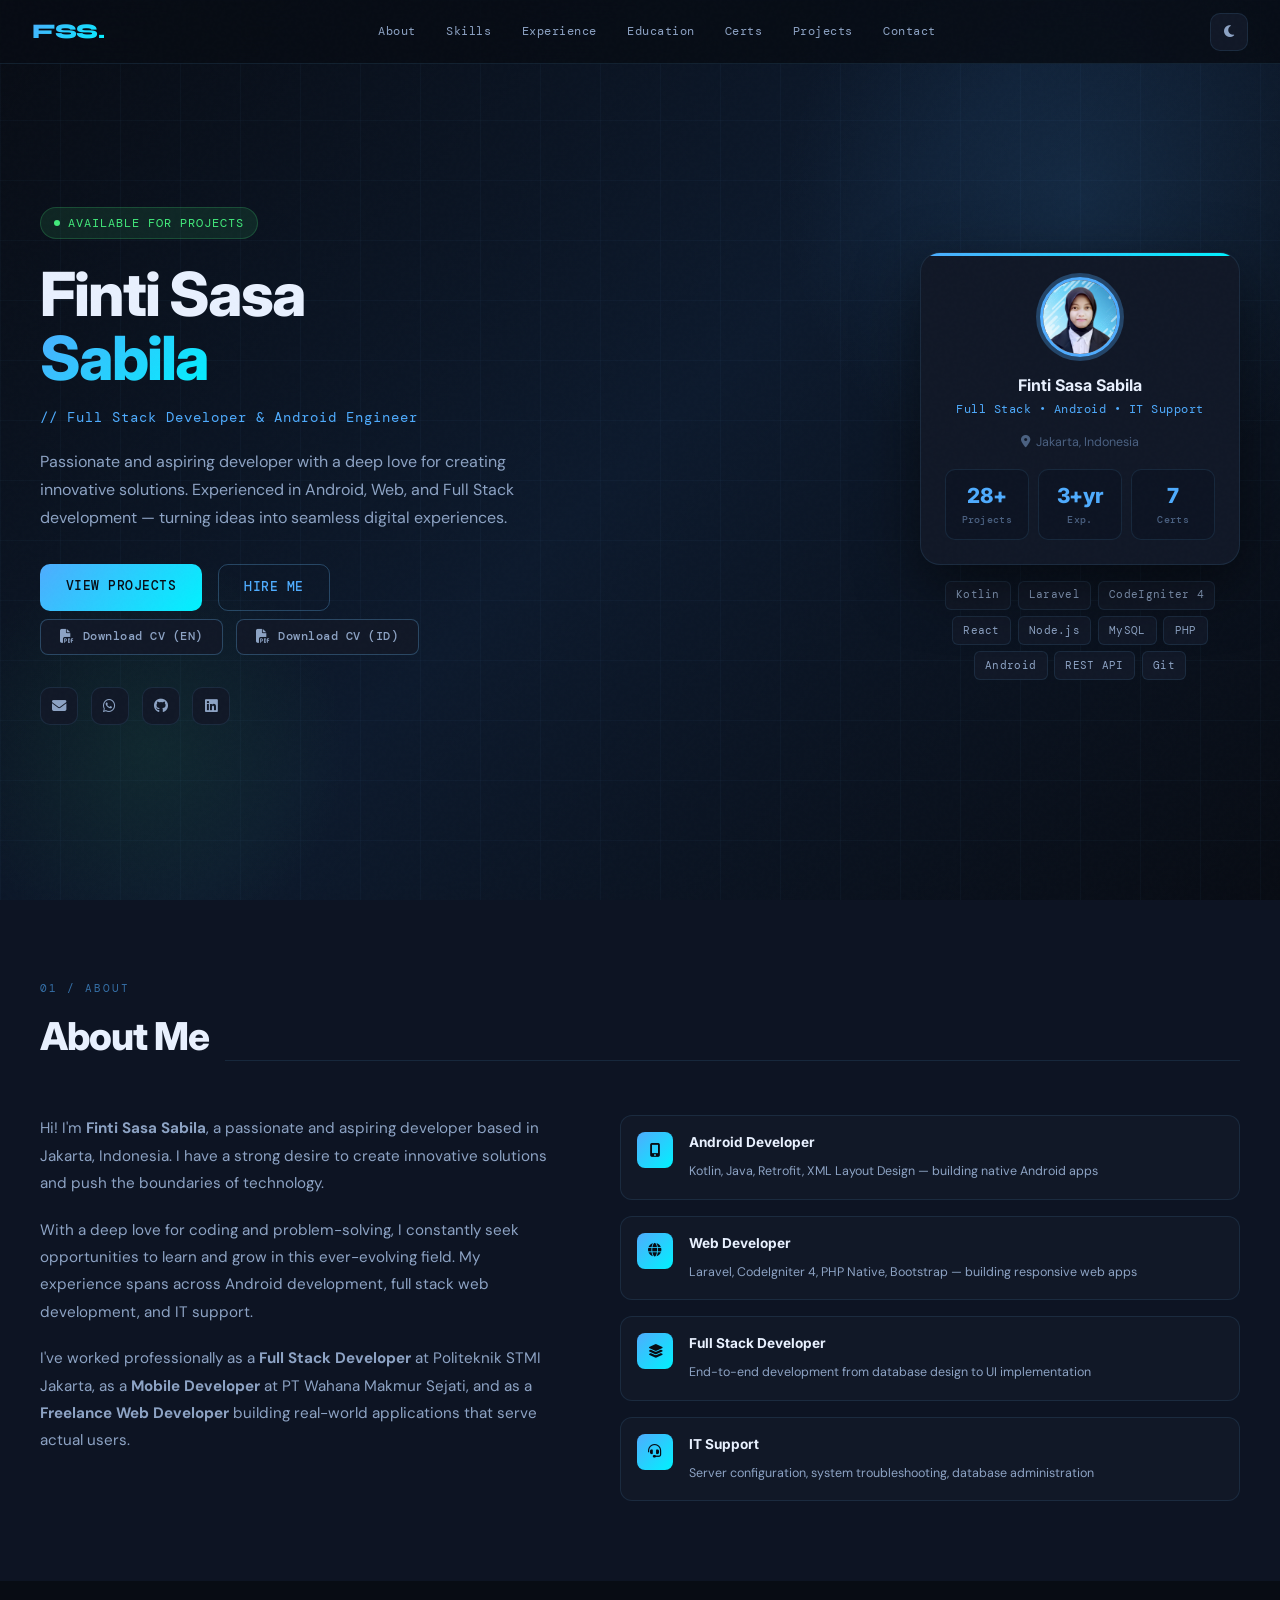
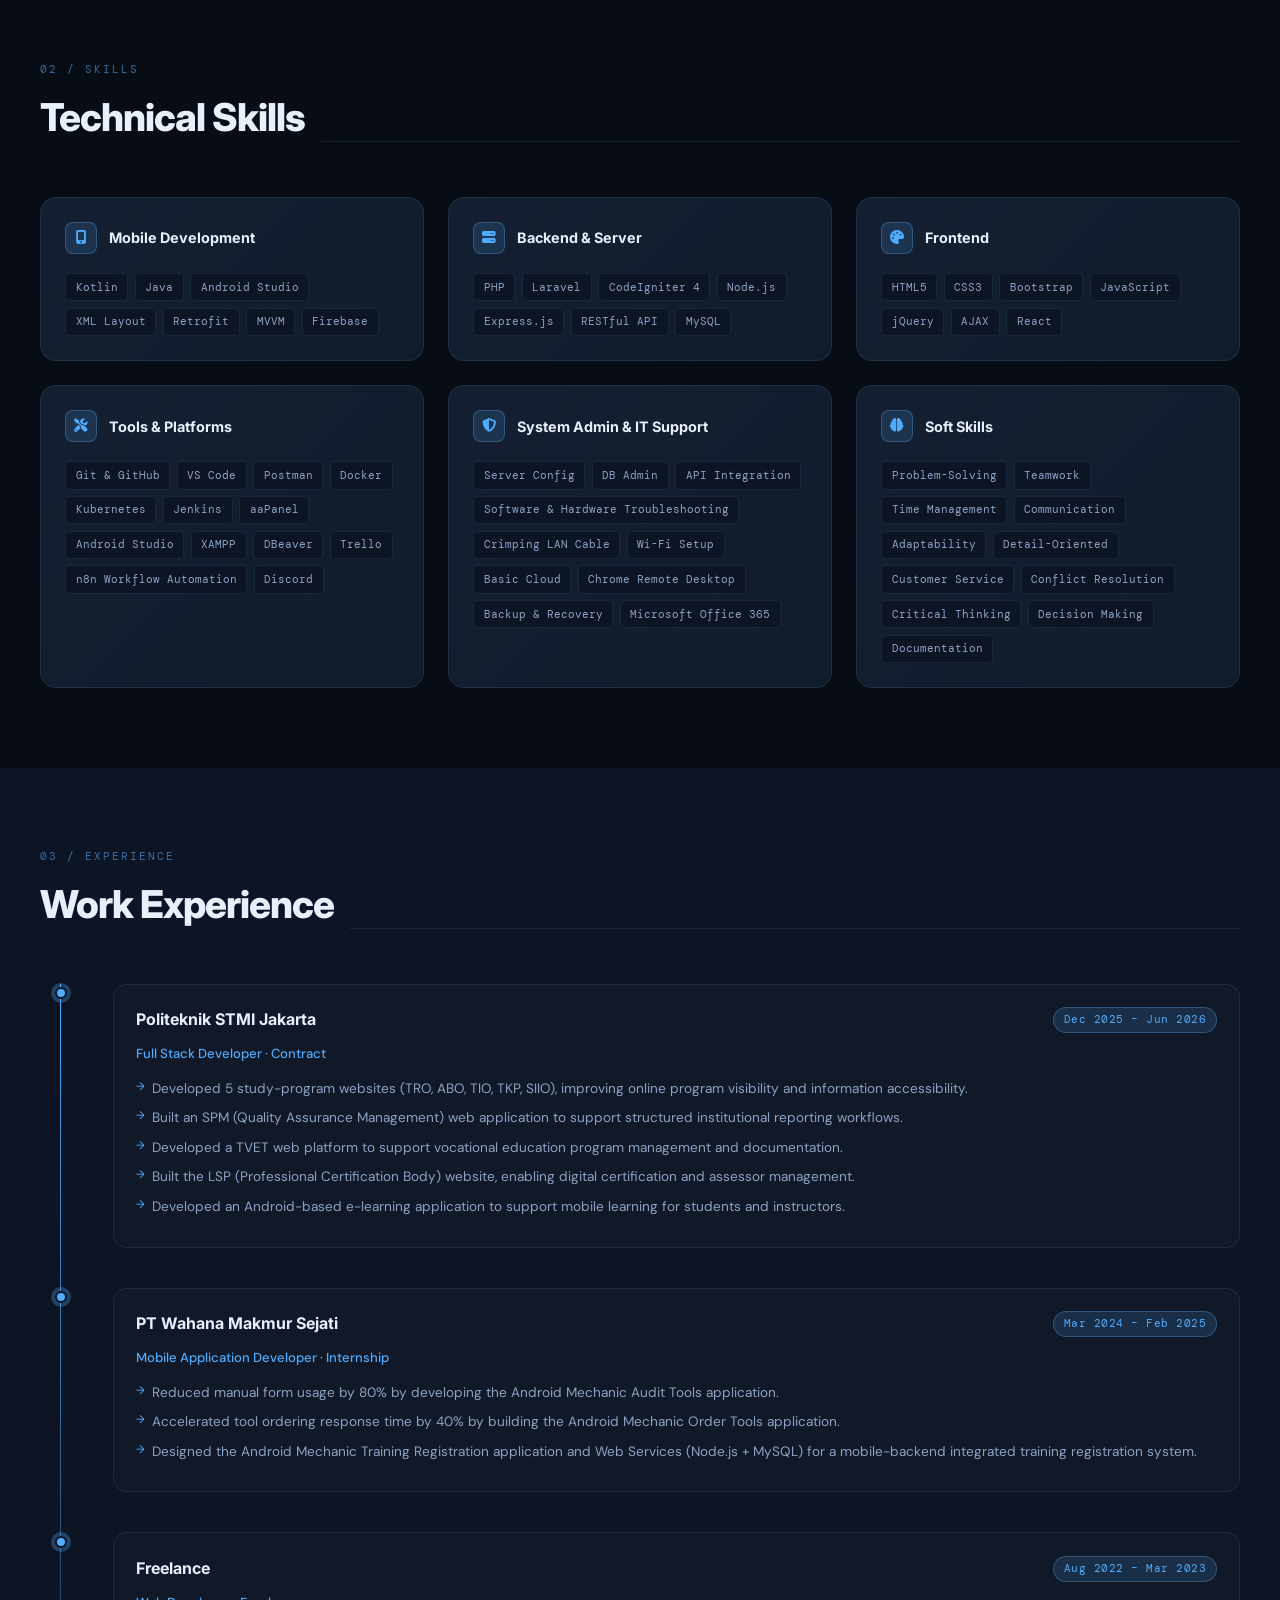
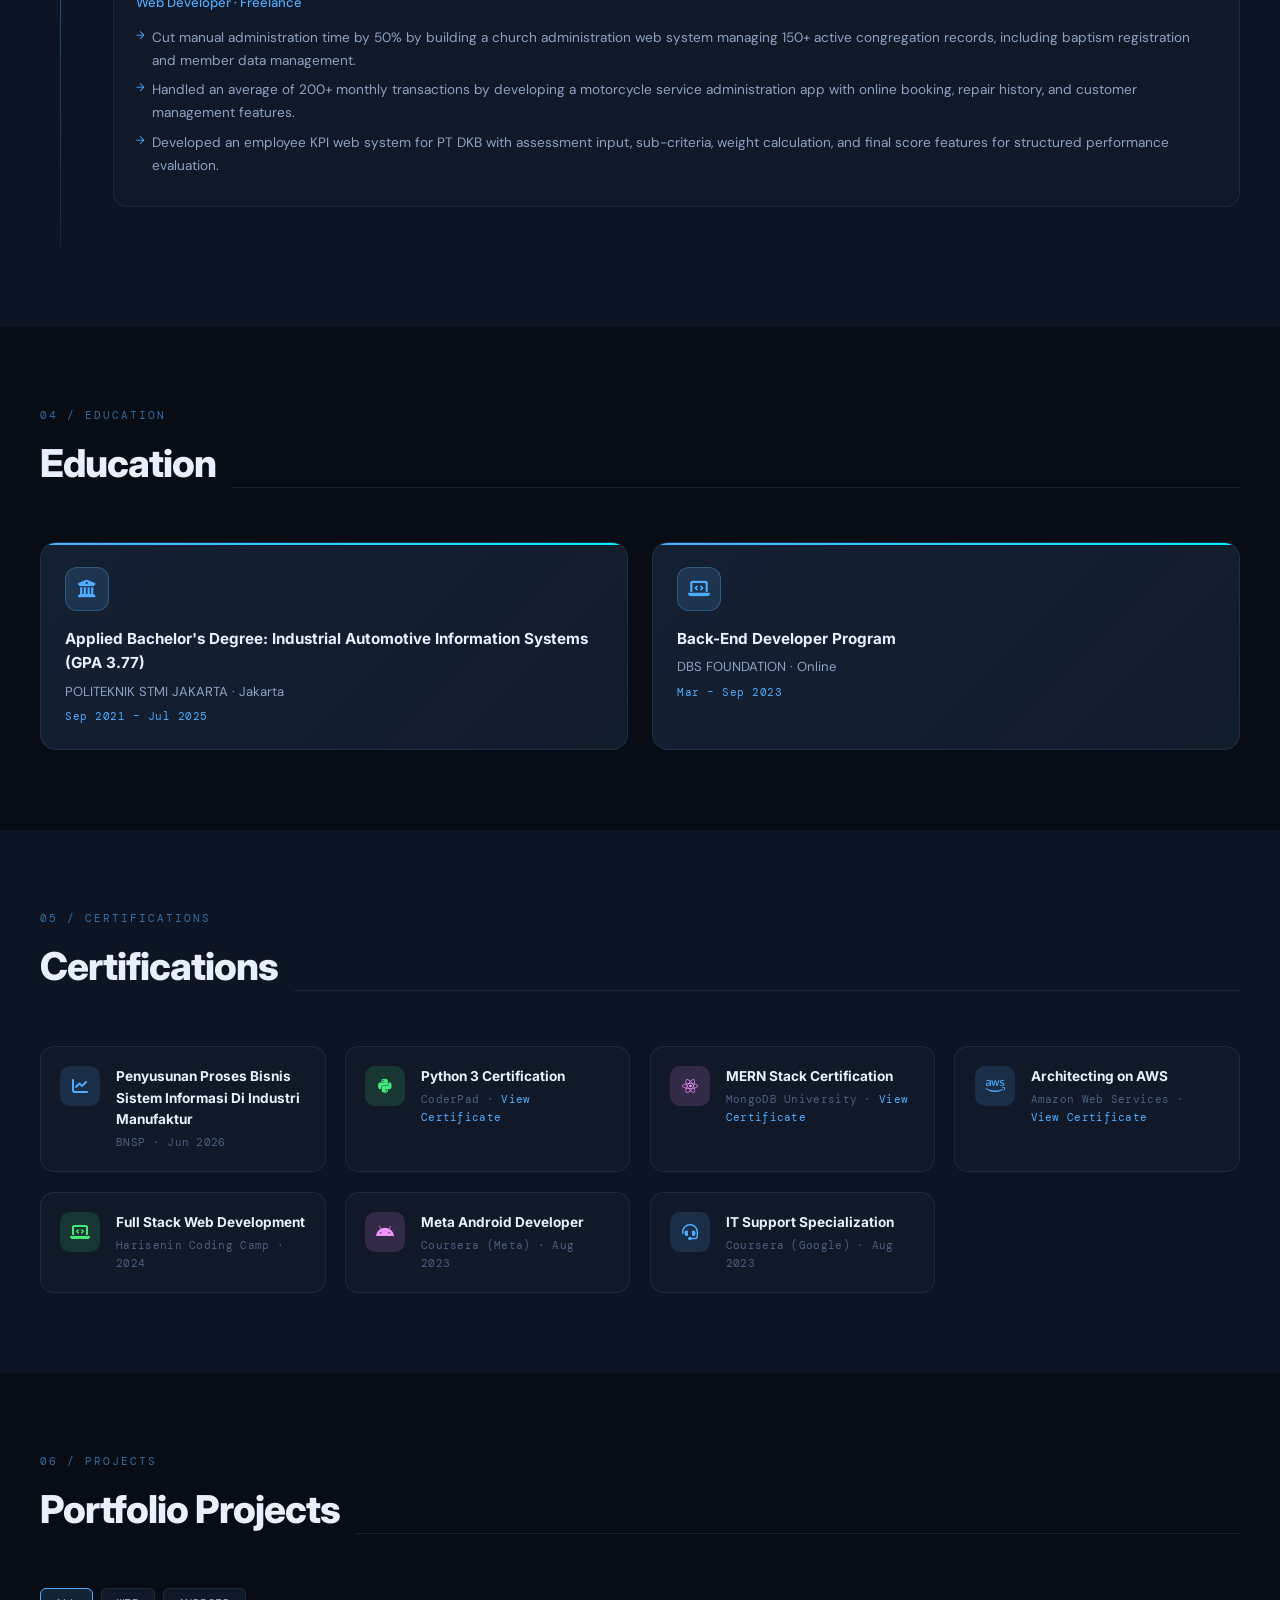
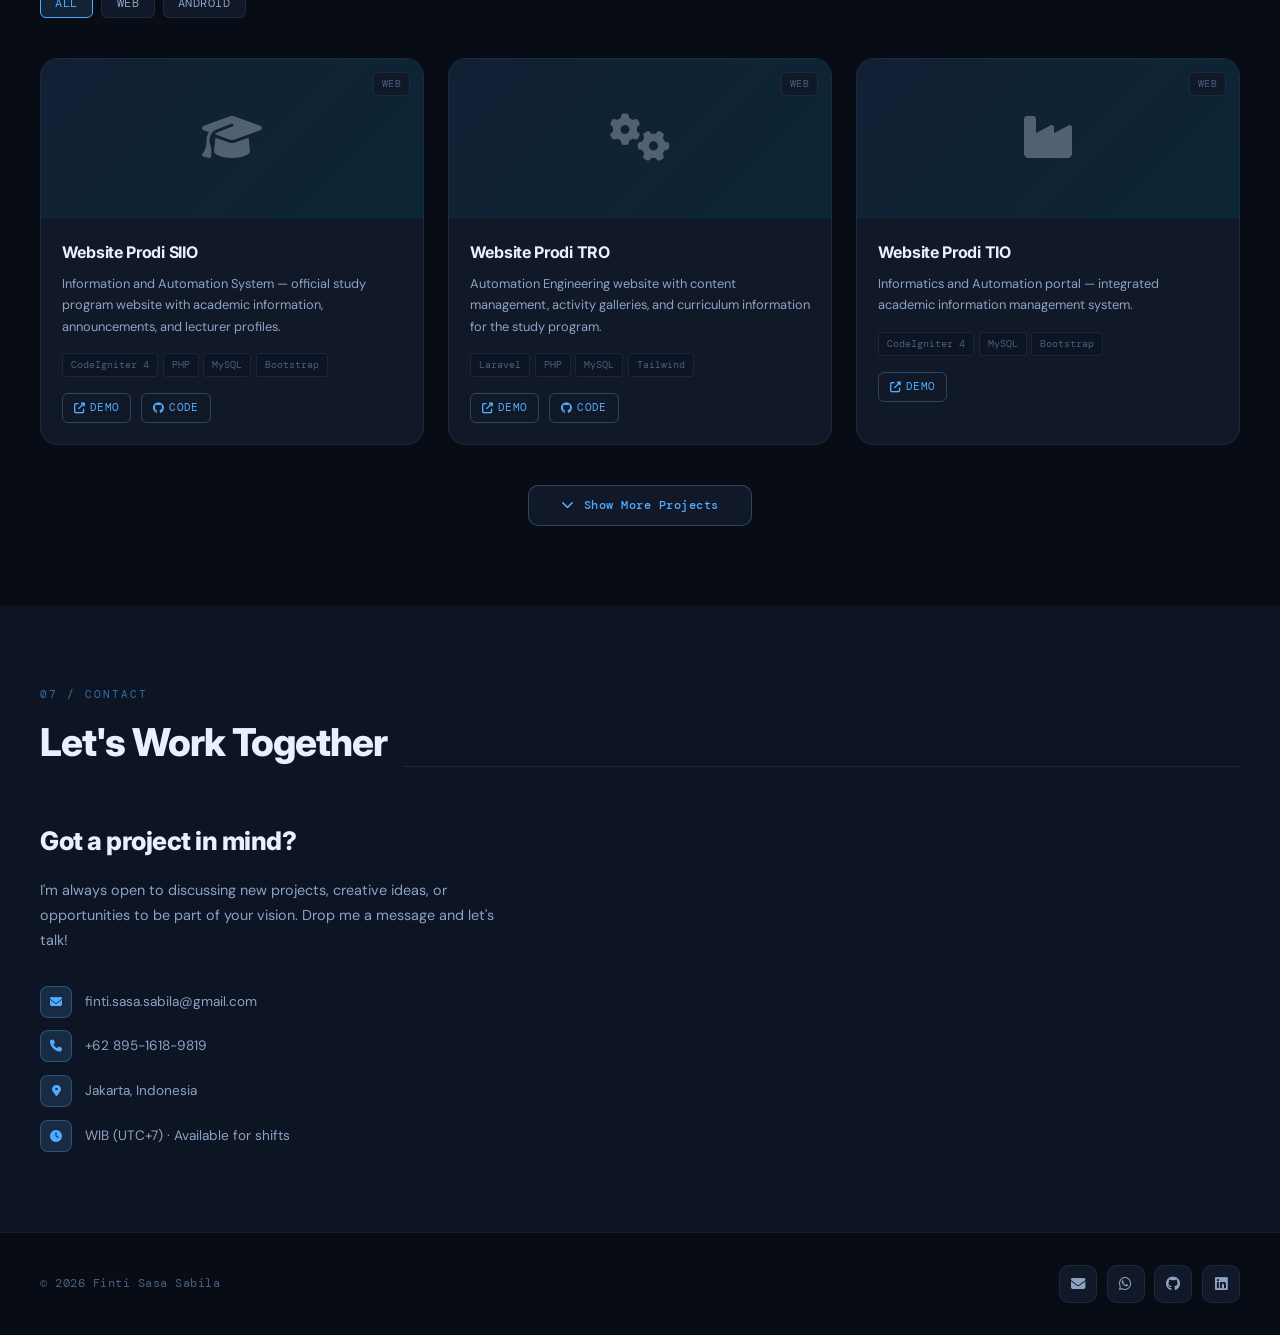
==== index.html @ 5f99c6f7 "perbaikannn" ====
<!DOCTYPE html>
<html lang="id" data-theme="dark">
<head>
<meta charset="UTF-8">
<meta name="viewport" content="width=device-width, initial-scale=1.0, viewport-fit=cover">
<title>Finti Sasa Sabila – Full Stack Developer & Android Engineer</title>

<!-- ==================== FAVICON ==================== -->
<link rel="icon" type="image/jpeg" href="assets/icon.png">
<link rel="shortcut icon" type="image/jpeg" href="assets/icon.png">
<link rel="apple-touch-icon" href="assets/icon.png">

<link rel="preconnect" href="https://fonts.googleapis.com">
<link rel="preconnect" href="https://fonts.gstatic.com" crossorigin>
<link href="https://fonts.googleapis.com/css2?family=Syne:wght@400;500;600;700;800&family=DM+Mono:wght@300;400;500&family=DM+Sans:wght@300;400;500;600;700&family=Inter:wght@400;500;600;700;800&display=swap" rel="stylesheet">
<link rel="stylesheet" href="https://cdnjs.cloudflare.com/ajax/libs/font-awesome/6.5.0/css/all.min.css">
<link rel="stylesheet" href="style.css">
</head>
<body>

<!-- ==================== NAVBAR ==================== -->
<nav id="navbar">
  <div class="nav-logo">FSS.</div>
  <div class="nav-links">
    <a href="#about">About</a>
    <a href="#skills">Skills</a>
    <a href="#experience">Experience</a>
    <a href="#education">Education</a>
    <a href="#certifications">Certs</a>
    <a href="#projects">Projects</a>
    <a href="#contact">Contact</a>
  </div>
  <div class="nav-right">
    <button class="theme-toggle" id="themeToggle" aria-label="Toggle theme">
      <i class="fas fa-moon" id="themeIcon"></i>
    </button>
    <button class="hamburger" id="hamburger">
      <i class="fas fa-bars"></i>
    </button>
  </div>
</nav>

<div class="mobile-menu" id="mobileMenu">
  <a href="#about" onclick="closeMobile()">About</a>
  <a href="#skills" onclick="closeMobile()">Skills</a>
  <a href="#experience" onclick="closeMobile()">Experience</a>
  <a href="#education" onclick="closeMobile()">Education</a>
  <a href="#certifications" onclick="closeMobile()">Certifications</a>
  <a href="#projects" onclick="closeMobile()">Projects</a>
  <a href="#contact" onclick="closeMobile()">Contact</a>
</div>

<!-- ==================== HERO ==================== -->
<section class="hero" id="home">
  <div class="hero-grid-bg"></div>
  <div class="hero-glow"></div>
  <div class="hero-glow-2"></div>
  <div class="hero-container">
    <div class="hero-content">
      <div class="hero-tag">Available for Projects</div>
      <h1 class="hero-title">
        Finti Sasa<br>
        <span class="line-2">Sabila</span>
      </h1>
      <p class="hero-subtitle">// Full Stack Developer & Android Engineer</p>
      <p class="hero-desc">
        Passionate and aspiring developer with a deep love for creating innovative solutions. Experienced in Android, Web, and Full Stack development — turning ideas into seamless digital experiences.
      </p>
      <div class="hero-actions">
        <a href="#projects" class="btn-primary">View Projects</a>
        <a href="#contact" class="btn-outline">Hire Me</a>
      </div>
      <!-- CV Download Buttons -->
      <div class="cv-downloads">
        <a href="assets/finti_sasa_sabila_cv_it.pdf" download class="btn-cv">
          <i class="fas fa-file-pdf"></i> Download CV (EN)
        </a>
        <a href="assets/finti_sasa_sabila_cv_indonesia.pdf" download class="btn-cv">
          <i class="fas fa-file-pdf"></i> Download CV (ID)
        </a>
      </div>
      <div class="hero-socials">
        <a href="mailto:finti.sasa.sabila@gmail.com" class="social-icon" title="Email"><i class="fas fa-envelope"></i></a>
        <a href="https://wa.me/6289516189819" target="_blank" rel="noopener noreferrer" class="social-icon" title="WhatsApp"><i class="fab fa-whatsapp"></i></a>
        <a href="https://github.com/fintisalsabila" target="_blank" rel="noopener noreferrer" class="social-icon" title="GitHub"><i class="fab fa-github"></i></a>
        <a href="https://www.linkedin.com/in/finti-sasa-sabila-139681183/" target="_blank" rel="noopener noreferrer" class="social-icon" title="LinkedIn"><i class="fab fa-linkedin"></i></a>
      </div>
    </div>
    <div class="hero-visual">
      <div class="profile-card">
        <img src="assets/finti.jpg" alt="Finti Sasa Sabila" class="profile-avatar" onerror="this.src='https://via.placeholder.com/80x80?text=FSS'">
        <div class="profile-name">Finti Sasa Sabila</div>
        <div class="profile-role">Full Stack • Android • IT Support</div>
        <div class="profile-location"><i class="fas fa-map-marker-alt"></i> Jakarta, Indonesia</div>
        <div class="stats-row">
          <div class="stat-item">
            <div class="stat-num">28+</div>
            <div class="stat-label">Projects</div>
          </div>
          <div class="stat-item">
            <div class="stat-num">3+yr</div>
            <div class="stat-label">Exp.</div>
          </div>
          <div class="stat-item">
            <div class="stat-num">7</div>
            <div class="stat-label">Certs</div>
          </div>
        </div>
      </div>
      <div class="tech-badges">
        <span class="tech-badge">Kotlin</span>
        <span class="tech-badge">Laravel</span>
        <span class="tech-badge">CodeIgniter 4</span>
        <span class="tech-badge">React</span>
        <span class="tech-badge">Node.js</span>
        <span class="tech-badge">MySQL</span>
        <span class="tech-badge">PHP</span>
        <span class="tech-badge">Android</span>
        <span class="tech-badge">REST API</span>
        <span class="tech-badge">Git</span>
      </div>
    </div>
  </div>
</section>

<!-- ==================== ABOUT ==================== -->
<section class="about-section" id="about">
  <div class="section-container">
    <div class="section-header fade-up">
      <div>
        <div class="section-number">01 / about</div>
        <h2 class="section-title">About Me</h2>
      </div>
      <div class="section-line"></div>
    </div>
    <div class="about-grid fade-up">
      <div class="about-text">
        <p>Hi! I'm <strong>Finti Sasa Sabila</strong>, a passionate and aspiring developer based in Jakarta, Indonesia. I have a strong desire to create innovative solutions and push the boundaries of technology.</p>
        <p>With a deep love for coding and problem-solving, I constantly seek opportunities to learn and grow in this ever-evolving field. My experience spans across Android development, full stack web development, and IT support.</p>
        <p>I've worked professionally as a <strong>Full Stack Developer</strong> at Politeknik STMI Jakarta, as a <strong>Mobile Developer</strong> at PT Wahana Makmur Sejati, and as a <strong>Freelance Web Developer</strong> building real-world applications that serve actual users.</p>
      </div>
      <div class="about-highlights">
        <div class="highlight-item">
          <div class="highlight-icon"><i class="fas fa-mobile-alt"></i></div>
          <div class="highlight-text">
            <strong>Android Developer</strong>
            <span>Kotlin, Java, Retrofit, XML Layout Design — building native Android apps</span>
          </div>
        </div>
        <div class="highlight-item">
          <div class="highlight-icon"><i class="fas fa-globe"></i></div>
          <div class="highlight-text">
            <strong>Web Developer</strong>
            <span>Laravel, CodeIgniter 4, PHP Native, Bootstrap — building responsive web apps</span>
          </div>
        </div>
        <div class="highlight-item">
          <div class="highlight-icon"><i class="fas fa-layer-group"></i></div>
          <div class="highlight-text">
            <strong>Full Stack Developer</strong>
            <span>End-to-end development from database design to UI implementation</span>
          </div>
        </div>
        <div class="highlight-item">
          <div class="highlight-icon"><i class="fas fa-headset"></i></div>
          <div class="highlight-text">
            <strong>IT Support</strong>
            <span>Server configuration, system troubleshooting, database administration</span>
          </div>
        </div>
      </div>
    </div>
  </div>
</section>

<!-- ==================== SKILLS ==================== -->
<section id="skills">
  <div class="section-container">
    <div class="section-header fade-up">
      <div>
        <div class="section-number">02 / skills</div>
        <h2 class="section-title">Technical Skills</h2>
      </div>
      <div class="section-line"></div>
    </div>
    <div class="skills-grid fade-up">
      <div class="skill-category">
        <div class="skill-cat-header">
          <div class="skill-cat-icon"><i class="fas fa-mobile-alt"></i></div>
          <span class="skill-cat-name">Mobile Development</span>
        </div>
        <div class="skill-tags">
          <span class="skill-tag">Kotlin</span>
          <span class="skill-tag">Java</span>
          <span class="skill-tag">Android Studio</span>
          <span class="skill-tag">XML Layout</span>
          <span class="skill-tag">Retrofit</span>
          <span class="skill-tag">MVVM</span>
          <span class="skill-tag">Firebase</span>
        </div>
      </div>
      <div class="skill-category">
        <div class="skill-cat-header">
          <div class="skill-cat-icon"><i class="fas fa-server"></i></div>
          <span class="skill-cat-name">Backend & Server</span>
        </div>
        <div class="skill-tags">
          <span class="skill-tag">PHP</span>
          <span class="skill-tag">Laravel</span>
          <span class="skill-tag">CodeIgniter 4</span>
          <span class="skill-tag">Node.js</span>
          <span class="skill-tag">Express.js</span>
          <span class="skill-tag">RESTful API</span>
          <span class="skill-tag">MySQL</span>
        </div>
      </div>
      <div class="skill-category">
        <div class="skill-cat-header">
          <div class="skill-cat-icon"><i class="fas fa-palette"></i></div>
          <span class="skill-cat-name">Frontend</span>
        </div>
        <div class="skill-tags">
          <span class="skill-tag">HTML5</span>
          <span class="skill-tag">CSS3</span>
          <span class="skill-tag">Bootstrap</span>
          <span class="skill-tag">JavaScript</span>
          <span class="skill-tag">jQuery</span>
          <span class="skill-tag">AJAX</span>
          <span class="skill-tag">React</span>
        </div>
      </div>
      <div class="skill-category">
        <div class="skill-cat-header">
          <div class="skill-cat-icon"><i class="fas fa-tools"></i></div>
          <span class="skill-cat-name">Tools & Platforms</span>
        </div>
        <div class="skill-tags">
          <span class="skill-tag">Git & GitHub</span>
          <span class="skill-tag">VS Code</span>
          <span class="skill-tag">Postman</span>
          <span class="skill-tag">Docker</span>
          <span class="skill-tag">Kubernetes</span>
          <span class="skill-tag">Jenkins</span>
           <span class="skill-tag">aaPanel</span>
          <span class="skill-tag">Android Studio</span>
          <span class="skill-tag">XAMPP</span>
          <span class="skill-tag">DBeaver</span>
          <span class="skill-tag">Trello</span>
          <span class="skill-tag">n8n Workflow Automation</span>
          <span class="skill-tag">Discord</span>
        </div>
      </div>
      <div class="skill-category">
        <div class="skill-cat-header">
          <div class="skill-cat-icon"><i class="fas fa-shield-alt"></i></div>
          <span class="skill-cat-name">System Admin & IT Support</span>
        </div>
        <div class="skill-tags">
          <span class="skill-tag">Server Config</span>
          <span class="skill-tag">DB Admin</span>
          <span class="skill-tag">API Integration</span>
          <span class="skill-tag">Software & Hardware Troubleshooting</span>
          <span class="skill-tag">Crimping LAN Cable</span>
          <span class="skill-tag">Wi-Fi Setup</span>
          <span class="skill-tag">Basic Cloud</span>
          <span class="skill-tag">Chrome Remote Desktop</span>
          <span class="skill-tag">Backup & Recovery</span>
          <span class="skill-tag">Microsoft Office 365</span>
        </div>
      </div>
      <div class="skill-category">
        <div class="skill-cat-header">
          <div class="skill-cat-icon"><i class="fas fa-brain"></i></div>
          <span class="skill-cat-name">Soft Skills</span>
        </div>
        <div class="skill-tags">
          <span class="skill-tag">Problem-Solving</span>
          <span class="skill-tag">Teamwork</span>
          <span class="skill-tag">Time Management</span>
          <span class="skill-tag">Communication</span>
          <span class="skill-tag">Adaptability</span>
          <span class="skill-tag">Detail-Oriented</span>
          <span class="skill-tag">Customer Service</span>
          <span class="skill-tag">Conflict Resolution</span>
          <span class="skill-tag">Critical Thinking</span>
          <span class="skill-tag">Decision Making</span>
          <span class="skill-tag">Documentation</span>
        </div>
      </div>
    </div>
  </div>
</section>

<!-- ==================== EXPERIENCE ==================== -->
<section class="experience-section" id="experience">
  <div class="section-container">
    <div class="section-header fade-up">
      <div>
        <div class="section-number">03 / experience</div>
        <h2 class="section-title">Work Experience</h2>
      </div>
      <div class="section-line"></div>
    </div>
    <div class="timeline fade-up">
      <!-- Full Stack Developer - Politeknik STMI Jakarta -->
      <div class="timeline-item">
        <div class="timeline-dot"><div class="timeline-dot-inner"></div></div>
        <div class="timeline-content">
          <div class="timeline-meta">
            <span class="timeline-company">Politeknik STMI Jakarta</span>
            <span class="timeline-period">Dec 2025 – Jun 2026</span>
          </div>
          <div class="timeline-role">Full Stack Developer · Contract</div>
          <ul class="timeline-desc">
            <li>Developed 5 study-program websites (TRO, ABO, TIO, TKP, SIIO), improving online program visibility and information accessibility.</li>
            <li>Built an SPM (Quality Assurance Management) web application to support structured institutional reporting workflows.</li>
            <li>Developed a TVET web platform to support vocational education program management and documentation.</li>
            <li>Built the LSP (Professional Certification Body) website, enabling digital certification and assessor management.</li>
            <li>Developed an Android-based e-learning application to support mobile learning for students and instructors.</li>
          </ul>
        </div>
      </div>

      <!-- Mobile Application Developer - PT Wahana Makmur Sejati -->
      <div class="timeline-item">
        <div class="timeline-dot"><div class="timeline-dot-inner"></div></div>
        <div class="timeline-content">
          <div class="timeline-meta">
            <span class="timeline-company">PT Wahana Makmur Sejati</span>
            <span class="timeline-period">Mar 2024 – Feb 2025</span>
          </div>
          <div class="timeline-role">Mobile Application Developer · Internship</div>
          <ul class="timeline-desc">
            <li>Reduced manual form usage by 80% by developing the Android Mechanic Audit Tools application.</li>
            <li>Accelerated tool ordering response time by 40% by building the Android Mechanic Order Tools application.</li>
            <li>Designed the Android Mechanic Training Registration application and Web Services (Node.js + MySQL) for a mobile-backend integrated training registration system.</li>
          </ul>
        </div>
      </div>

      <!-- Web Developer - Freelance -->
      <div class="timeline-item">
        <div class="timeline-dot"><div class="timeline-dot-inner"></div></div>
        <div class="timeline-content">
          <div class="timeline-meta">
            <span class="timeline-company">Freelance</span>
            <span class="timeline-period">Aug 2022 – Mar 2023</span>
          </div>
          <div class="timeline-role">Web Developer · Freelance</div>
          <ul class="timeline-desc">
            <li>Cut manual administration time by 50% by building a church administration web system managing 150+ active congregation records, including baptism registration and member data management.</li>
            <li>Handled an average of 200+ monthly transactions by developing a motorcycle service administration app with online booking, repair history, and customer management features.</li>
            <li>Developed an employee KPI web system for PT DKB with assessment input, sub-criteria, weight calculation, and final score features for structured performance evaluation.</li>
          </ul>
        </div>
      </div>
    </div>
  </div>
</section>

<!-- ==================== EDUCATION ==================== -->
<section id="education">
  <div class="section-container">
    <div class="section-header fade-up">
      <div>
        <div class="section-number">04 / education</div>
        <h2 class="section-title">Education</h2>
      </div>
      <div class="section-line"></div>
    </div>
    <div class="edu-grid fade-up">
      <div class="edu-card">
        <div class="edu-icon"><i class="fas fa-university"></i></div>
        <div class="edu-degree">Applied Bachelor's Degree: Industrial Automotive Information Systems (GPA 3.77)</div>
        <div class="edu-school">POLITEKNIK STMI JAKARTA · Jakarta</div>
        <div class="edu-period">Sep 2021 – Jul 2025</div>
      </div>
      <div class="edu-card">
        <div class="edu-icon"><i class="fas fa-laptop-code"></i></div>
        <div class="edu-degree">Back-End Developer Program</div>
        <div class="edu-school">DBS FOUNDATION · Online</div>
        <div class="edu-period">Mar – Sep 2023</div>
      </div>
    </div>
  </div>
</section>

<!-- ==================== CERTIFICATIONS ==================== -->
<section class="cert-section" id="certifications">
  <div class="section-container">
    <div class="section-header fade-up">
      <div>
        <div class="section-number">05 / certifications</div>
        <h2 class="section-title">Certifications</h2>
      </div>
      <div class="section-line"></div>
    </div>
    <div class="cert-grid fade-up">
      <div class="cert-card">
        <div class="cert-icon blue"><i class="fas fa-chart-line"></i></div>
        <div>
          <div class="cert-name">Penyusunan Proses Bisnis Sistem Informasi Di Industri Manufaktur</div>
          <div class="cert-org">BNSP · Jun 2026</div>
        </div>
      </div>
      <div class="cert-card">
        <div class="cert-icon green"><i class="fab fa-python"></i></div>
        <div>
          <div class="cert-name">Python 3 Certification</div>
          <div class="cert-org">CoderPad · <a href="https://github.com/fintisalsabila/Sertifikat/blob/main/Python/Certification.pdf" target="_blank" style="color: var(--accent);">View Certificate</a></div>
        </div>
      </div>
      <div class="cert-card">
        <div class="cert-icon purple"><i class="fab fa-react"></i></div>
        <div>
          <div class="cert-name">MERN Stack Certification</div>
          <div class="cert-org">MongoDB University · <a href="https://github.com/fintisalsabila/Sertifikat/blob/main/MERN%20Stack/6250724_1716967891.pdf" target="_blank" style="color: var(--accent);">View Certificate</a></div>
        </div>
      </div>
      <div class="cert-card">
        <div class="cert-icon blue"><i class="fab fa-aws"></i></div>
        <div>
          <div class="cert-name">Architecting on AWS</div>
          <div class="cert-org">Amazon Web Services · <a href="https://github.com/fintisalsabila/Sertifikat/blob/main/AWS/Architecting%20in%20AWS.pdf" target="_blank" style="color: var(--accent);">View Certificate</a></div>
        </div>
      </div>
      <div class="cert-card">
        <div class="cert-icon green"><i class="fas fa-laptop-code"></i></div>
        <div>
          <div class="cert-name">Full Stack Web Development</div>
          <div class="cert-org">Harisenin Coding Camp · 2024</div>
        </div>
      </div>
      <div class="cert-card">
        <div class="cert-icon purple"><i class="fab fa-android"></i></div>
        <div>
          <div class="cert-name">Meta Android Developer</div>
          <div class="cert-org">Coursera (Meta) · Aug 2023</div>
        </div>
      </div>
      <div class="cert-card">
        <div class="cert-icon blue"><i class="fas fa-headset"></i></div>
        <div>
          <div class="cert-name">IT Support Specialization</div>
          <div class="cert-org">Coursera (Google) · Aug 2023</div>
        </div>
      </div>
    </div>
  </div>
</section>

<!-- ==================== PROJECTS ==================== -->
<section class="projects-section" id="projects">
  <div class="section-container">
    <div class="section-header fade-up">
      <div>
        <div class="section-number">06 / projects</div>
        <h2 class="section-title">Portfolio Projects</h2>
      </div>
      <div class="section-line"></div>
    </div>
    <div class="projects-filter fade-up">
      <button class="filter-btn active" onclick="filterProjects('all', this)">All</button>
      <button class="filter-btn" onclick="filterProjects('web', this)">Web</button>
      <button class="filter-btn" onclick="filterProjects('android', this)">Android</button>
    </div>
    <div class="projects-grid fade-up" id="projectsGrid">

      <!-- Project 1: SIIO -->
      <div class="project-card" data-category="web">
        <div class="project-img">
          <div class="project-img-gradient"></div>
          <div class="project-img-placeholder"><i class="fas fa-graduation-cap"></i></div>
          <span class="project-type-tag">Web</span>
        </div>
        <div class="project-body">
          <div class="project-title">Website Prodi SIIO</div>
          <p class="project-desc">Information and Automation System — official study program website with academic information, announcements, and lecturer profiles.</p>
          <div class="project-stack">
            <span class="stack-tag">CodeIgniter 4</span><span class="stack-tag">PHP</span><span class="stack-tag">MySQL</span><span class="stack-tag">Bootstrap</span>
          </div>
          <div class="project-links">
            <a href="http://siio.stmi.ac.id/" target="_blank" rel="noopener noreferrer" class="project-link"><i class="fas fa-external-link-alt"></i> Demo</a>
            <a href="#" class="project-link"><i class="fab fa-github"></i> Code</a>
          </div>
        </div>
      </div>

      <!-- Project 2: TRO -->
      <div class="project-card" data-category="web">
        <div class="project-img">
          <div class="project-img-gradient"></div>
          <div class="project-img-placeholder"><i class="fas fa-cogs"></i></div>
          <span class="project-type-tag">Web</span>
        </div>
        <div class="project-body">
          <div class="project-title">Website Prodi TRO</div>
          <p class="project-desc">Automation Engineering website with content management, activity galleries, and curriculum information for the study program.</p>
          <div class="project-stack">
            <span class="stack-tag">Laravel</span><span class="stack-tag">PHP</span><span class="stack-tag">MySQL</span><span class="stack-tag">Tailwind</span>
          </div>
          <div class="project-links">
            <a href="http://tro.stmi.ac.id/" target="_blank" rel="noopener noreferrer" class="project-link"><i class="fas fa-external-link-alt"></i> Demo</a>
            <a href="#" class="project-link"><i class="fab fa-github"></i> Code</a>
          </div>
        </div>
      </div>

      <!-- Project 3: TIO -->
      <div class="project-card" data-category="web">
        <div class="project-img">
          <div class="project-img-gradient"></div>
          <div class="project-img-placeholder"><i class="fas fa-industry"></i></div>
          <span class="project-type-tag">Web</span>
        </div>
        <div class="project-body">
          <div class="project-title">Website Prodi TIO</div>
          <p class="project-desc">Informatics and Automation portal — integrated academic information management system.</p>
          <div class="project-stack">
            <span class="stack-tag">CodeIgniter 4</span><span class="stack-tag">MySQL</span><span class="stack-tag">Bootstrap</span>
          </div>
          <div class="project-links">
            <a href="http://tio.stmi.ac.id/" target="_blank" rel="noopener noreferrer" class="project-link"><i class="fas fa-external-link-alt"></i> Demo</a>
          </div>
        </div>
      </div>

      <!-- Project 4: TKP -->
      <div class="project-card" data-category="web" style="display:none;">
        <div class="project-img">
          <div class="project-img-gradient"></div>
          <div class="project-img-placeholder"><i class="fas fa-hard-hat"></i></div>
          <span class="project-type-tag">Web</span>
        </div>
        <div class="project-body">
          <div class="project-title">Website Prodi TKP</div>
          <p class="project-desc">Construction Engineering study program website with news content management and academic information.</p>
          <div class="project-stack">
            <span class="stack-tag">PHP</span><span class="stack-tag">MySQL</span><span class="stack-tag">Bootstrap</span>
          </div>
          <div class="project-links">
            <a href="http://tkp.stmi.ac.id/" target="_blank" rel="noopener noreferrer" class="project-link"><i class="fas fa-external-link-alt"></i> Demo</a>
          </div>
        </div>
      </div>

      <!-- Project 5: ABO -->
      <div class="project-card" data-category="web" style="display:none;">
        <div class="project-img">
          <div class="project-img-gradient"></div>
          <div class="project-img-placeholder"><i class="fas fa-heartbeat"></i></div>
          <span class="project-type-tag">Web</span>
        </div>
        <div class="project-body">
          <div class="project-title">Website Prodi ABO</div>
          <p class="project-desc">Online Business Administration portal with student information systems and study program news management.</p>
          <div class="project-stack">
            <span class="stack-tag">Laravel</span><span class="stack-tag">MySQL</span><span class="stack-tag">Bootstrap</span>
          </div>
          <div class="project-links">
            <a href="http://abo.stmi.ac.id/" target="_blank" rel="noopener noreferrer" class="project-link"><i class="fas fa-external-link-alt"></i> Demo</a>
          </div>
        </div>
      </div>

      <!-- Project 6: LSP -->
      <div class="project-card" data-category="web" style="display:none;">
        <div class="project-img">
          <div class="project-img-gradient"></div>
          <div class="project-img-placeholder"><i class="fas fa-certificate"></i></div>
          <span class="project-type-tag">Web</span>
        </div>
        <div class="project-body">
          <div class="project-title">Web LSP (Professional Certification Body)</div>
          <p class="project-desc">Professional certification management system with participant registration, exam scheduling, and digital certificate issuance.</p>
          <div class="project-stack">
            <span class="stack-tag">CodeIgniter 4</span><span class="stack-tag">MySQL</span><span class="stack-tag">Bootstrap</span><span class="stack-tag">AJAX</span>
          </div>
          <div class="project-links">
            <a href="https://lsp.stmi.ac.id/" target="_blank" rel="noopener noreferrer" class="project-link"><i class="fas fa-external-link-alt"></i> Demo</a>
            <a href="#" class="project-link"><i class="fab fa-github"></i> Code</a>
          </div>
        </div>
      </div>

      <!-- Project 7: SPM -->
      <div class="project-card" data-category="web" style="display:none;">
        <div class="project-img">
          <div class="project-img-gradient"></div>
          <div class="project-img-placeholder"><i class="fas fa-chart-bar"></i></div>
          <span class="project-type-tag">Web</span>
        </div>
        <div class="project-body">
          <div class="project-title">Web SPM (Quality Assurance Management)</div>
          <p class="project-desc">Internal quality assurance management application with monitoring dashboards, accreditation reports, and quality standard data management.</p>
          <div class="project-stack">
            <span class="stack-tag">Laravel</span><span class="stack-tag">MySQL</span><span class="stack-tag">Chart.js</span><span class="stack-tag">Bootstrap</span>
          </div>
          <div class="project-links">
            <a href="https://spm.stmi.ac.id/" target="_blank" rel="noopener noreferrer" class="project-link"><i class="fas fa-external-link-alt"></i> Demo</a>
            <a href="#" class="project-link"><i class="fab fa-github"></i> Code</a>
          </div>
        </div>
      </div>

      <!-- Project 8: SIMAMI -->
      <div class="project-card" data-category="web" style="display:none;">
        <div class="project-img">
          <div class="project-img-gradient"></div>
          <div class="project-img-placeholder"><i class="fas fa-user-graduate"></i></div>
          <span class="project-type-tag">Web</span>
        </div>
        <div class="project-body">
          <div class="project-title">SIMAMI (Student Admission System)</div>
          <p class="project-desc">Integrated system for prospective students to register for college admission. Streamlines the application process and manages student data efficiently.</p>
          <div class="project-stack">
            <span class="stack-tag">Laravel</span><span class="stack-tag">MySQL</span><span class="stack-tag">Bootstrap</span>
          </div>
          <div class="project-links">
            <a href="#" class="project-link"><i class="fas fa-external-link-alt"></i> Demo</a>
            <a href="#" class="project-link"><i class="fab fa-github"></i> Code</a>
          </div>
        </div>
      </div>

      <!-- Project 9: KPI -->
      <div class="project-card" data-category="web" style="display:none;">
        <div class="project-img">
          <div class="project-img-gradient"></div>
          <div class="project-img-placeholder"><i class="fas fa-chart-line"></i></div>
          <span class="project-type-tag">Web</span>
        </div>
        <div class="project-body">
          <div class="project-title">Key Performance Indicator System</div>
          <p class="project-desc">Monitors and evaluates organizational performance through clear KPIs. Provides dashboards and reports for data-driven decision making.</p>
          <div class="project-stack">
            <span class="stack-tag">PHP</span><span class="stack-tag">MySQL</span><span class="stack-tag">JavaScript</span><span class="stack-tag">Bootstrap</span>
          </div>
          <div class="project-links">
            <a href="#" class="project-link"><i class="fas fa-external-link-alt"></i> Demo</a>
            <a href="#" class="project-link"><i class="fab fa-github"></i> Code</a>
          </div>
        </div>
      </div>

      <!-- Project 10: HarvestHouse -->
      <div class="project-card" data-category="web" style="display:none;">
        <div class="project-img">
          <div class="project-img-gradient"></div>
          <div class="project-img-placeholder"><i class="fas fa-home"></i></div>
          <span class="project-type-tag">Web</span>
        </div>
        <div class="project-body">
          <div class="project-title">HarvestHouse (Property Search)</div>
          <p class="project-desc">A modern property search platform that helps users find their ideal homes with advanced filtering and location-based search features.</p>
          <div class="project-stack">
            <span class="stack-tag">React</span><span class="stack-tag">JavaScript</span><span class="stack-tag">Netlify</span>
          </div>
          <div class="project-links">
            <a href="https://harveshouse-fintisalsabila.netlify.app/" target="_blank" rel="noopener noreferrer" class="project-link"><i class="fas fa-external-link-alt"></i> Demo</a>
            <a href="#" class="project-link"><i class="fab fa-github"></i> Code</a>
          </div>
        </div>
      </div>

      <!-- Project 11: Sushi Food -->
      <div class="project-card" data-category="web" style="display:none;">
        <div class="project-img">
          <div class="project-img-gradient"></div>
          <div class="project-img-placeholder"><i class="fas fa-utensils"></i></div>
          <span class="project-type-tag">Web</span>
        </div>
        <div class="project-body">
          <div class="project-title">Sushi Food (Restaurant Order)</div>
          <p class="project-desc">A sleek and modern sushi restaurant ordering platform with an interactive menu, cart system, and seamless ordering experience.</p>
          <div class="project-stack">
            <span class="stack-tag">React</span><span class="stack-tag">JavaScript</span><span class="stack-tag">CSS3</span><span class="stack-tag">Netlify</span>
          </div>
          <div class="project-links">
            <a href="https://sushi-fintisalsabila.netlify.app/" target="_blank" rel="noopener noreferrer" class="project-link"><i class="fas fa-external-link-alt"></i> Demo</a>
            <a href="#" class="project-link"><i class="fab fa-github"></i> Code</a>
          </div>
        </div>
      </div>

      <!-- Project 12: Car Rental -->
      <div class="project-card" data-category="web" style="display:none;">
        <div class="project-img">
          <div class="project-img-gradient"></div>
          <div class="project-img-placeholder"><i class="fas fa-car"></i></div>
          <span class="project-type-tag">Web</span>
        </div>
        <div class="project-body">
          <div class="project-title">Car Rental Web Application</div>
          <p class="project-desc">A complete car rental platform with vehicle listings, booking system, availability calendar, and user authentication for seamless car rental experience.</p>
          <div class="project-stack">
            <span class="stack-tag">React</span><span class="stack-tag">JavaScript</span><span class="stack-tag">Netlify</span>
          </div>
          <div class="project-links">
            <a href="https://car-rental-fintisalsabila.netlify.app/" target="_blank" rel="noopener noreferrer" class="project-link"><i class="fas fa-external-link-alt"></i> Demo</a>
            <a href="#" class="project-link"><i class="fab fa-github"></i> Code</a>
          </div>
        </div>
      </div>

      <!-- Project 13: Assessment TVET -->
      <div class="project-card" data-category="web" style="display:none;">
        <div class="project-img">
          <div class="project-img-gradient"></div>
          <div class="project-img-placeholder"><i class="fas fa-tasks"></i></div>
          <span class="project-type-tag">Web</span>
        </div>
        <div class="project-body">
          <div class="project-title">Assessment TVET Platform</div>
          <p class="project-desc">Competency assessment platform for TVET (Technical and Vocational Education and Training) with online exams, assessor evaluation, and competency reports.</p>
          <div class="project-stack">
            <span class="stack-tag">CodeIgniter 4</span><span class="stack-tag">MySQL</span><span class="stack-tag">Bootstrap</span><span class="stack-tag">jQuery</span>
          </div>
          <div class="project-links">
            <a href="#" class="project-link"><i class="fas fa-external-link-alt"></i> Demo</a>
            <a href="#" class="project-link"><i class="fab fa-github"></i> Code</a>
          </div>
        </div>
      </div>

      <!-- Project 14: E-Ticketing -->
      <div class="project-card" data-category="web" style="display:none;">
        <div class="project-img">
          <div class="project-img-gradient"></div>
          <div class="project-img-placeholder"><i class="fas fa-ticket-alt"></i></div>
          <span class="project-type-tag">Web</span>
        </div>
        <div class="project-body">
          <div class="project-title">Web E-Ticketing</div>
          <p class="project-desc">Complete electronic ticketing system with online ticket purchases, QR code verification, admin dashboard, and real-time sales reports.</p>
          <div class="project-stack">
            <span class="stack-tag">Laravel</span><span class="stack-tag">MySQL</span><span class="stack-tag">Bootstrap</span><span class="stack-tag">QR Code</span><span class="stack-tag">Midtrans</span>
          </div>
          <div class="project-links">
            <a href="#" class="project-link"><i class="fas fa-external-link-alt"></i> Demo</a>
            <a href="#" class="project-link"><i class="fab fa-github"></i> Code</a>
          </div>
        </div>
      </div>

      <!-- Project 15: Kamus Bahasa Daerah -->
      <div class="project-card" data-category="web" style="display:none;">
        <div class="project-img">
          <div class="project-img-gradient"></div>
          <div class="project-img-placeholder"><i class="fas fa-language"></i></div>
          <span class="project-type-tag">Web</span>
        </div>
        <div class="project-body">
          <div class="project-title">Kamus Bahasa Daerah (Regional Dictionary)</div>
          <p class="project-desc">Interactive regional language dictionary web application to preserve and learn various regional languages in Indonesia.</p>
          <div class="project-stack">
            <span class="stack-tag">React</span><span class="stack-tag">JavaScript</span><span class="stack-tag">Netlify</span>
          </div>
          <div class="project-links">
            <a href="https://kamus-bahasa-daerah.netlify.app/" target="_blank" rel="noopener noreferrer" class="project-link"><i class="fas fa-external-link-alt"></i> Demo</a>
            <a href="#" class="project-link"><i class="fab fa-github"></i> Code</a>
          </div>
        </div>
      </div>

      <!-- Project 16: STMIDESK (Android) -->
      <div class="project-card" data-category="android" style="display:none;">
        <div class="project-img">
          <div class="project-img-gradient"></div>
          <div class="project-img-placeholder"><i class="fas fa-ticket-alt"></i></div>
          <span class="project-type-tag">Android</span>
        </div>
        <div class="project-body">
          <div class="project-title">STMIDESK (E-Ticketing Android)</div>
          <p class="project-desc">STMIDESK is an e-ticketing system designed to simplify event or service ticketing. It offers a secure, user-friendly platform for managing ticket sales and access, making the process convenient for both organizers and users.</p>
          <div class="project-stack">
            <span class="stack-tag">Kotlin</span><span class="stack-tag">Android</span><span class="stack-tag">Retrofit</span><span class="stack-tag">Firebase</span>
          </div>
          <div class="project-links">
            <a href="#" class="project-link"><i class="fab fa-google-play"></i> Play Store</a>
            <a href="#" class="project-link"><i class="fab fa-github"></i> Code</a>
          </div>
        </div>
      </div>

      <!-- Project 17: Audit Tools Bengkel APP -->
      <div class="project-card" data-category="android" style="display:none;">
        <div class="project-img">
          <div class="project-img-gradient"></div>
          <div class="project-img-placeholder"><i class="fas fa-clipboard-check"></i></div>
          <span class="project-type-tag">Android</span>
        </div>
        <div class="project-body">
          <div class="project-title">Audit Tools Bengkel APP</div>
          <p class="project-desc">This mobile app helps automotive workshops conduct regular audits to ensure compliance with standards. It simplifies the inspection process, identifies areas for improvement, and generates detailed audit reports.</p>
          <div class="project-stack">
            <span class="stack-tag">Kotlin</span><span class="stack-tag">Android</span><span class="stack-tag">Retrofit</span><span class="stack-tag">REST API</span>
          </div>
          <div class="project-links">
            <a href="#" class="project-link"><i class="fab fa-google-play"></i> Play Store</a>
            <a href="#" class="project-link"><i class="fab fa-github"></i> Code</a>
          </div>
        </div>
      </div>

      <!-- Project 18: Order Tools Bengkel APP -->
      <div class="project-card" data-category="android" style="display:none;">
        <div class="project-img">
          <div class="project-img-gradient"></div>
          <div class="project-img-placeholder"><i class="fas fa-tools"></i></div>
          <span class="project-type-tag">Android</span>
        </div>
        <div class="project-body">
          <div class="project-title">Order Tools Bengkel APP</div>
          <p class="project-desc">This application helps automotive workshops manage tool orders and inventory efficiently. It ensures that essential tools are always available, streamlining operations and minimizing downtime.</p>
          <div class="project-stack">
            <span class="stack-tag">Kotlin</span><span class="stack-tag">Android</span><span class="stack-tag">Retrofit</span><span class="stack-tag">MySQL</span>
          </div>
          <div class="project-links">
            <a href="#" class="project-link"><i class="fab fa-google-play"></i> Play Store</a>
            <a href="#" class="project-link"><i class="fab fa-github"></i> Code</a>
          </div>
        </div>
      </div>

      <!-- Project 19: Training Mekanik APP -->
      <div class="project-card" data-category="android" style="display:none;">
        <div class="project-img">
          <div class="project-img-gradient"></div>
          <div class="project-img-placeholder"><i class="fas fa-graduation-cap"></i></div>
          <span class="project-type-tag">Android</span>
        </div>
        <div class="project-body">
          <div class="project-title">Training Mekanik APP</div>
          <p class="project-desc">A dedicated app for managing mechanic training programs. It allows mechanics to register for courses, track progress, and access training materials, supporting skill development and certification.</p>
          <div class="project-stack">
            <span class="stack-tag">Kotlin</span><span class="stack-tag">Android</span><span class="stack-tag">Node.js</span><span class="stack-tag">MySQL</span>
          </div>
          <div class="project-links">
            <a href="#" class="project-link"><i class="fab fa-google-play"></i> Play Store</a>
            <a href="#" class="project-link"><i class="fab fa-github"></i> Code</a>
          </div>
        </div>
      </div>

      <!-- Project 20: Android E-Learning -->
      <div class="project-card" data-category="android" style="display:none;">
        <div class="project-img">
          <div class="project-img-gradient"></div>
          <div class="project-img-placeholder"><i class="fas fa-book-open"></i></div>
          <span class="project-type-tag">Android</span>
        </div>
        <div class="project-body">
          <div class="project-title">Android E-Learning App</div>
          <p class="project-desc">Android e-learning application with multimedia materials, interactive quizzes, progress tracking, and digital course completion certificates.</p>
          <div class="project-stack">
            <span class="stack-tag">Kotlin</span><span class="stack-tag">Android</span><span class="stack-tag">Retrofit</span><span class="stack-tag">REST API</span><span class="stack-tag">Firebase</span>
          </div>
          <div class="project-links">
            <a href="#" class="project-link"><i class="fab fa-google-play"></i> Play Store</a>
            <a href="#" class="project-link"><i class="fab fa-github"></i> Code</a>
          </div>
        </div>
      </div>

    </div>
    <!-- Toggle Button -->
    <div class="projects-toggle">
      <button class="btn-toggle" id="toggleProjects" onclick="toggleProjects()">
        <i class="fas fa-chevron-down"></i> Show More Projects
      </button>
    </div>
  </div>
</section>

<!-- ==================== CONTACT ==================== -->
<section class="contact-section" id="contact">
  <div class="section-container">
    <div class="section-header fade-up">
      <div>
        <div class="section-number">07 / contact</div>
        <h2 class="section-title">Let's Work Together</h2>
      </div>
      <div class="section-line"></div>
    </div>
    
    <div class="contact-grid fade-up">
      <div class="contact-info">
        <h3>Got a project in mind?</h3>
        <p>I'm always open to discussing new projects, creative ideas, or opportunities to be part of your vision. Drop me a message and let's talk!</p>
        <div class="contact-details">
          <div class="contact-item">
            <div class="contact-item-icon"><i class="fas fa-envelope"></i></div>
            <span>finti.sasa.sabila@gmail.com</span>
          </div>
          <div class="contact-item">
            <div class="contact-item-icon"><i class="fas fa-phone"></i></div>
            <span>+62 895-1618-9819</span>
          </div>
          <div class="contact-item">
            <div class="contact-item-icon"><i class="fas fa-map-marker-alt"></i></div>
            <span>Jakarta, Indonesia</span>
          </div>
          <div class="contact-item">
            <div class="contact-item-icon"><i class="fas fa-clock"></i></div>
            <span>WIB (UTC+7) · Available for shifts</span>
          </div>
        </div>
      </div>
      <!-- <div class="contact-form">
        <form action="/submit-interest" method="POST">
          <div class="form-row">
            <div class="form-group">
              <label>Name</label>
              <input type="text" name="name" placeholder="Your name" required>
            </div>
            <div class="form-group">
              <label>Email</label>
              <input type="email" name="email" placeholder="your@email.com" required>
            </div>
          </div>
          <div class="form-row">
            <div class="form-group">
              <label>Phone</label>
              <input type="tel" name="phone" placeholder="+62 xxx" required>
            </div>
            <div class="form-group">
              <label>Service</label>
              <select name="service" required>
                <option value="">— Select Service —</option>
                <option value="android">Android App Development</option>
                <option value="web">Web Development</option>
                <option value="fullstack">Full Stack Development</option>
                <option value="it_support">IT Support</option>
                <option value="api">API Development</option>
                <option value="other">Other</option>
              </select>
            </div>
          </div>
          <div class="form-group">
            <label>Message</label>
            <textarea name="message" placeholder="Tell me about your project..." required></textarea>
          </div>
          <button type="submit" class="btn-primary" style="width:100%;justify-content:center;display:flex;gap:0.5rem;align-items:center;">
            <i class="fas fa-paper-plane"></i> Send Message
          </button>
        </form>
      </div> -->
    </div>
  </div>
</section>

<!-- ==================== FOOTER ==================== -->
<footer>
  <div class="footer-inner">
    <div class="footer-text">© 2026 Finti Sasa Sabila</div>
    <div class="footer-socials">
      <a href="mailto:finti.sasa.sabila@gmail.com" class="social-icon" title="Email"><i class="fas fa-envelope"></i></a>
      <a href="https://wa.me/6289516189819" target="_blank" rel="noopener noreferrer" class="social-icon" title="WhatsApp"><i class="fab fa-whatsapp"></i></a>
      <a href="https://github.com/fintisalsabila" target="_blank" rel="noopener noreferrer" class="social-icon" title="GitHub"><i class="fab fa-github"></i></a>
      <a href="https://www.linkedin.com/in/finti-sasa-sabila-139681183/" target="_blank" rel="noopener noreferrer" class="social-icon" title="LinkedIn"><i class="fab fa-linkedin"></i></a>
    </div>
  </div>
</footer>

<button id="scrollTop" onclick="window.scrollTo({top:0,behavior:'smooth'})">
  <i class="fas fa-chevron-up"></i>
</button>

<script src="script.js"></script>
</body>
</html>
---- style.css ----
/* ==================== CSS VARIABLES ==================== */
:root {
  --font-display: 'Syne', sans-serif;
  --font-mono: 'DM Mono', monospace;
  --font-body: 'DM Sans', sans-serif;
  --font-heading: 'Inter', sans-serif;

  /* Dark Theme */
  --bg-primary: #080c14;
  --bg-secondary: #0d1423;
  --bg-card: #111827;
  --bg-card-hover: #151f32;
  --border: rgba(99,179,237,0.12);
  --border-accent: rgba(99,179,237,0.3);
  --text-primary: #e8f0fe;
  --text-secondary: #8da3c4;
  --text-muted: #4a6080;
  --accent: #4facfe;
  --accent-2: #00f2fe;
  --accent-3: #43e97b;
  --accent-warm: #f093fb;
  --glow: rgba(79,172,254,0.15);
  --glow-strong: rgba(79,172,254,0.3);
  --shadow: 0 20px 60px rgba(0,0,0,0.5);
  --gradient-hero: linear-gradient(135deg, #080c14 0%, #0d1a2d 50%, #080c14 100%);
  --gradient-accent: linear-gradient(135deg, #4facfe 0%, #00f2fe 100%);
  --gradient-card: linear-gradient(135deg, rgba(79,172,254,0.05) 0%, rgba(0,242,254,0.02) 100%);
}

[data-theme="light"] {
  --bg-primary: #f0f4ff;
  --bg-secondary: #e4ecff;
  --bg-card: #ffffff;
  --bg-card-hover: #f7f9ff;
  --border: rgba(79,172,254,0.15);
  --border-accent: rgba(79,172,254,0.4);
  --text-primary: #0d1a2d;
  --text-secondary: #3a5a8c;
  --text-muted: #7a9abf;
  --accent: #1a7fd4;
  --accent-2: #0099cc;
  --accent-3: #16a34a;
  --accent-warm: #9333ea;
  --glow: rgba(26,127,212,0.08);
  --glow-strong: rgba(26,127,212,0.2);
  --shadow: 0 20px 60px rgba(13,26,45,0.12);
  --gradient-hero: linear-gradient(135deg, #e4ecff 0%, #d0e0ff 50%, #e4ecff 100%);
  --gradient-accent: linear-gradient(135deg, #1a7fd4 0%, #0099cc 100%);
  --gradient-card: linear-gradient(135deg, rgba(26,127,212,0.05) 0%, rgba(0,153,204,0.02) 100%);
}

/* ==================== RESET & BASE ==================== */
*, *::before, *::after { box-sizing: border-box; margin: 0; padding: 0; }
html { scroll-behavior: smooth; font-size: 16px; }
body {
  font-family: var(--font-body);
  background: var(--bg-primary);
  color: var(--text-primary);
  transition: background 0.4s ease, color 0.4s ease;
  overflow-x: hidden;
  line-height: 1.6;
}
a { color: inherit; text-decoration: none; }
img { max-width: 100%; display: block; }
ul { list-style: none; }

/* ==================== TYPOGRAPHY UPDATES ==================== */
h1, h2, h3, h4, h5, h6 {
  font-family: var(--font-heading);
  font-weight: 700;
  letter-spacing: -0.02em;
}

h2 {
  font-size: clamp(1.8rem, 4vw, 2.5rem);
  font-weight: 800;
}

h3 {
  font-size: clamp(1.2rem, 3vw, 1.5rem);
  font-weight: 700;
}

.section-title {
  font-family: var(--font-heading);
  font-weight: 800;
  letter-spacing: -0.02em;
}

/* Stats Row Styling */
.stats-row {
  display: flex;
  gap: 0.6rem;
  margin-top: 1rem;
}
.stat-item {
  flex: 1;
  text-align: center;
  padding: 0.6rem;
  background: var(--bg-secondary);
  border-radius: 10px;
  border: 1px solid var(--border);
}
.stat-num {
  font-family: var(--font-heading);
  font-size: 1.3rem;
  font-weight: 800;
  color: var(--accent);
  letter-spacing: -0.02em;
}
.stat-label {
  font-family: var(--font-mono);
  font-size: 0.65rem;
  color: var(--text-muted);
  letter-spacing: 0.3px;
  font-weight: 500;
}

/* ==================== SCROLLBAR ==================== */
::-webkit-scrollbar { width: 6px; }
::-webkit-scrollbar-track { background: var(--bg-primary); }
::-webkit-scrollbar-thumb { background: var(--accent); border-radius: 3px; }

/* ==================== NOISE TEXTURE OVERLAY ==================== */
body::before {
  content: '';
  position: fixed;
  inset: 0;
  background-image: url("data:image/svg+xml,%3Csvg viewBox='0 0 256 256' xmlns='http://www.w3.org/2000/svg'%3E%3Cfilter id='noise'%3E%3CfeTurbulence type='fractalNoise' baseFrequency='0.9' numOctaves='4' stitchTiles='stitch'/%3E%3C/filter%3E%3Crect width='100%25' height='100%25' filter='url(%23noise)' opacity='0.03'/%3E%3C/svg%3E");
  pointer-events: none;
  z-index: 1000;
  opacity: 0.4;
}

/* ==================== NAVBAR ==================== */
nav {
  position: fixed;
  top: 0; left: 0; right: 0;
  z-index: 900;
  padding: 0 2rem;
  height: 64px;
  display: flex;
  align-items: center;
  justify-content: space-between;
  background: rgba(8,12,20,0.85);
  backdrop-filter: blur(20px);
  border-bottom: 1px solid var(--border);
  transition: all 0.3s ease;
}
[data-theme="light"] nav {
  background: rgba(240,244,255,0.9);
}
.nav-logo {
  font-family: var(--font-display);
  font-size: 1.3rem;
  font-weight: 800;
  background: var(--gradient-accent);
  -webkit-background-clip: text;
  -webkit-text-fill-color: transparent;
  background-clip: text;
  letter-spacing: -0.5px;
}
.nav-links {
  display: flex;
  align-items: center;
  gap: 0.3rem;
}
.nav-links a {
  font-family: var(--font-mono);
  font-size: 0.78rem;
  color: var(--text-secondary);
  padding: 0.4rem 0.8rem;
  border-radius: 6px;
  transition: all 0.2s;
  letter-spacing: 0.5px;
}
.nav-links a:hover {
  color: var(--accent);
  background: var(--glow);
}
.nav-right {
  display: flex;
  align-items: center;
  gap: 0.8rem;
}
.theme-toggle {
  background: var(--bg-card);
  border: 1px solid var(--border);
  color: var(--text-secondary);
  width: 38px; height: 38px;
  border-radius: 10px;
  cursor: pointer;
  display: flex;
  align-items: center;
  justify-content: center;
  font-size: 0.85rem;
  transition: all 0.2s;
}
.theme-toggle:hover {
  border-color: var(--accent);
  color: var(--accent);
  background: var(--glow);
}
.hamburger {
  display: none;
  background: var(--bg-card);
  border: 1px solid var(--border);
  color: var(--text-primary);
  width: 38px; height: 38px;
  border-radius: 10px;
  cursor: pointer;
  align-items: center;
  justify-content: center;
  font-size: 1rem;
  transition: all 0.2s;
}
.mobile-menu {
  display: none;
  position: fixed;
  top: 64px; left: 0; right: 0;
  background: var(--bg-secondary);
  border-bottom: 1px solid var(--border);
  padding: 1rem;
  z-index: 899;
  flex-direction: column;
  gap: 0.3rem;
}
.mobile-menu.open { display: flex; }
.mobile-menu a {
  font-family: var(--font-mono);
  font-size: 0.85rem;
  color: var(--text-secondary);
  padding: 0.7rem 1rem;
  border-radius: 8px;
  transition: all 0.2s;
}
.mobile-menu a:hover { color: var(--accent); background: var(--glow); }

/* ==================== HERO ==================== */
.hero {
  min-height: 100vh;
  display: flex;
  align-items: center;
  background: var(--gradient-hero);
  position: relative;
  overflow: hidden;
  padding: 6rem 2rem 4rem;
}
.hero-grid-bg {
  position: absolute;
  inset: 0;
  background-image:
    linear-gradient(var(--border) 1px, transparent 1px),
    linear-gradient(90deg, var(--border) 1px, transparent 1px);
  background-size: 60px 60px;
  opacity: 0.3;
}
.hero-glow {
  position: absolute;
  width: 600px; height: 600px;
  border-radius: 50%;
  background: radial-gradient(circle, rgba(79,172,254,0.12) 0%, transparent 70%);
  top: -100px; right: -100px;
  animation: floatGlow 8s ease-in-out infinite;
}
.hero-glow-2 {
  position: absolute;
  width: 400px; height: 400px;
  border-radius: 50%;
  background: radial-gradient(circle, rgba(67,233,123,0.08) 0%, transparent 70%);
  bottom: -50px; left: -50px;
  animation: floatGlow 10s ease-in-out infinite reverse;
}
@keyframes floatGlow {
  0%, 100% { transform: translate(0,0); }
  50% { transform: translate(30px, -30px); }
}
.hero-container {
  max-width: 1200px;
  margin: 0 auto;
  width: 100%;
  display: grid;
  grid-template-columns: 1fr 1fr;
  gap: 4rem;
  align-items: center;
  position: relative;
  z-index: 2;
}
.hero-tag {
  display: inline-flex;
  align-items: center;
  gap: 0.5rem;
  font-family: var(--font-mono);
  font-size: 0.75rem;
  color: var(--accent-3);
  background: rgba(67,233,123,0.1);
  border: 1px solid rgba(67,233,123,0.2);
  padding: 0.35rem 0.8rem;
  border-radius: 50px;
  margin-bottom: 1.5rem;
  letter-spacing: 1px;
  text-transform: uppercase;
}
.hero-tag::before {
  content: '';
  width: 6px; height: 6px;
  border-radius: 50%;
  background: var(--accent-3);
  animation: pulse 2s infinite;
}
@keyframes pulse {
  0%, 100% { opacity: 1; transform: scale(1); }
  50% { opacity: 0.5; transform: scale(0.8); }
}
.hero-title {
  font-family: var(--font-heading);
  font-size: clamp(2.2rem, 5vw, 3.8rem);
  font-weight: 800;
  line-height: 1.05;
  letter-spacing: -2px;
  margin-bottom: 1rem;
}
.hero-title .line-2 {
  background: var(--gradient-accent);
  -webkit-background-clip: text;
  -webkit-text-fill-color: transparent;
  background-clip: text;
}
.hero-subtitle {
  font-family: var(--font-mono);
  font-size: 0.85rem;
  color: var(--accent);
  margin-bottom: 1.2rem;
  letter-spacing: 1px;
}
.hero-desc {
  font-size: 1rem;
  color: var(--text-secondary);
  line-height: 1.75;
  margin-bottom: 2rem;
  max-width: 480px;
}
.hero-actions {
  display: flex;
  gap: 1rem;
  flex-wrap: wrap;
}
.btn-primary {
  font-family: var(--font-mono);
  font-size: 0.8rem;
  font-weight: 500;
  padding: 0.75rem 1.6rem;
  border-radius: 10px;
  background: var(--gradient-accent);
  color: #080c14;
  border: none;
  cursor: pointer;
  letter-spacing: 0.5px;
  transition: all 0.25s;
  text-transform: uppercase;
}
.btn-primary:hover {
  transform: translateY(-2px);
  box-shadow: 0 12px 30px var(--glow-strong);
}
.btn-outline {
  font-family: var(--font-mono);
  font-size: 0.8rem;
  font-weight: 500;
  padding: 0.75rem 1.6rem;
  border-radius: 10px;
  background: transparent;
  color: var(--accent);
  border: 1px solid var(--border-accent);
  cursor: pointer;
  letter-spacing: 0.5px;
  transition: all 0.25s;
  text-transform: uppercase;
}
.btn-outline:hover {
  background: var(--glow);
  transform: translateY(-2px);
}
.hero-socials {
  margin-top: 2rem;
  display: flex;
  gap: 0.8rem;
}
.social-icon {
  width: 38px; height: 38px;
  border-radius: 10px;
  background: var(--bg-card);
  border: 1px solid var(--border);
  display: flex;
  align-items: center;
  justify-content: center;
  color: var(--text-secondary);
  font-size: 0.9rem;
  transition: all 0.2s;
}
.social-icon:hover {
  color: var(--accent);
  border-color: var(--accent);
  background: var(--glow);
  transform: translateY(-2px);
}
.hero-visual {
  display: flex;
  flex-direction: column;
  gap: 1rem;
  align-items: flex-end;
}
.profile-card {
  background: var(--bg-card);
  border: 1px solid var(--border);
  border-radius: 20px;
  padding: 1.5rem;
  width: 100%;
  max-width: 320px;
  position: relative;
  overflow: hidden;
  box-shadow: var(--shadow);
}
.profile-card::before {
  content: '';
  position: absolute;
  top: 0; left: 0; right: 0;
  height: 3px;
  background: var(--gradient-accent);
}
.profile-avatar {
  width: 80px;
  height: 80px;
  border-radius: 50%;
  margin-bottom: 1rem;
  margin-left: auto;
  margin-right: auto;
  display: block;
  object-fit: cover;
  border: 3px solid var(--accent);
  box-shadow: 0 0 0 4px var(--glow-strong);
  transition: transform 0.3s ease, box-shadow 0.3s ease;
}
.profile-avatar:hover {
  transform: scale(1.02);
  box-shadow: 0 0 0 6px var(--glow-strong);
}
.profile-name {
  font-family: var(--font-heading);
  font-size: 1rem;
  font-weight: 700;
  color: var(--text-primary);
  margin-bottom: 0.2rem;
  text-align: center;
}
.profile-role {
  font-family: var(--font-mono);
  font-size: 0.72rem;
  color: var(--accent);
  letter-spacing: 0.5px;
  text-align: center;
}
.profile-location {
  font-size: 0.78rem;
  color: var(--text-muted);
  margin-top: 0.8rem;
  display: flex;
  align-items: center;
  justify-content: center;
  gap: 0.4rem;
}
.tech-badges {
  display: flex;
  flex-wrap: wrap;
  gap: 0.4rem;
  max-width: 320px;
  justify-content: center;
}
.tech-badge {
  font-family: var(--font-mono);
  font-size: 0.68rem;
  padding: 0.3rem 0.65rem;
  border-radius: 6px;
  background: var(--bg-card);
  border: 1px solid var(--border);
  color: var(--text-secondary);
  letter-spacing: 0.3px;
  transition: all 0.2s;
}
.tech-badge:hover {
  border-color: var(--accent);
  color: var(--accent);
  background: var(--glow);
}

/* ==================== SECTION ==================== */
section {
  padding: 5rem 2rem;
}
.section-container {
  max-width: 1200px;
  margin: 0 auto;
}
.section-header {
  margin-bottom: 3rem;
  display: flex;
  align-items: flex-end;
  gap: 1rem;
}
.section-number {
  font-family: var(--font-mono);
  font-size: 0.7rem;
  color: var(--accent);
  letter-spacing: 2px;
  text-transform: uppercase;
  opacity: 0.6;
  margin-bottom: 0.5rem;
}
.section-title {
  font-family: var(--font-heading);
  font-size: clamp(1.6rem, 3.5vw, 2.4rem);
  font-weight: 800;
  letter-spacing: -1px;
  color: var(--text-primary);
}
.section-line {
  flex: 1;
  height: 1px;
  background: var(--border);
  margin-bottom: 0.4rem;
}

/* ==================== ABOUT ==================== */
.about-section { background: var(--bg-secondary); }
.about-grid {
  display: grid;
  grid-template-columns: 1fr 1.2fr;
  gap: 4rem;
  align-items: start;
}
.about-text p {
  font-size: 0.95rem;
  color: var(--text-secondary);
  line-height: 1.8;
  margin-bottom: 1.2rem;
}
.about-highlights {
  display: flex;
  flex-direction: column;
  gap: 1rem;
}
.highlight-item {
  display: flex;
  align-items: flex-start;
  gap: 1rem;
  padding: 1rem;
  background: var(--bg-card);
  border: 1px solid var(--border);
  border-radius: 12px;
  transition: all 0.2s;
}
.highlight-item:hover {
  border-color: var(--border-accent);
  background: var(--bg-card-hover);
}
.highlight-icon {
  width: 36px; height: 36px;
  border-radius: 8px;
  background: var(--gradient-accent);
  display: flex;
  align-items: center;
  justify-content: center;
  font-size: 0.85rem;
  color: #080c14;
  flex-shrink: 0;
}
.highlight-text strong {
  display: block;
  font-family: var(--font-heading);
  font-size: 0.85rem;
  font-weight: 700;
  color: var(--text-primary);
  margin-bottom: 0.2rem;
}
.highlight-text span {
  font-size: 0.78rem;
  color: var(--text-secondary);
}

/* ==================== SKILLS ==================== */
.skills-grid {
  display: grid;
  grid-template-columns: repeat(auto-fit, minmax(300px, 1fr));
  gap: 1.5rem;
}
.skill-category {
  background: var(--bg-card);
  border: 1px solid var(--border);
  border-radius: 16px;
  padding: 1.5rem;
  transition: all 0.3s;
  background-image: var(--gradient-card);
}
.skill-category:hover {
  border-color: var(--border-accent);
  transform: translateY(-3px);
  box-shadow: 0 16px 40px var(--glow);
}
.skill-cat-header {
  display: flex;
  align-items: center;
  gap: 0.75rem;
  margin-bottom: 1.2rem;
}
.skill-cat-icon {
  width: 32px; height: 32px;
  border-radius: 8px;
  background: var(--glow);
  border: 1px solid var(--border-accent);
  display: flex;
  align-items: center;
  justify-content: center;
  font-size: 0.85rem;
  color: var(--accent);
}
.skill-cat-name {
  font-family: var(--font-heading);
  font-size: 0.9rem;
  font-weight: 700;
  color: var(--text-primary);
}
.skill-tags {
  display: flex;
  flex-wrap: wrap;
  gap: 0.4rem;
}
.skill-tag {
  font-family: var(--font-mono);
  font-size: 0.68rem;
  padding: 0.28rem 0.6rem;
  border-radius: 5px;
  background: var(--bg-secondary);
  border: 1px solid var(--border);
  color: var(--text-secondary);
  transition: all 0.2s;
}
.skill-tag:hover {
  background: var(--glow);
  border-color: var(--accent);
  color: var(--accent);
}

/* ==================== EXPERIENCE ==================== */
.experience-section { background: var(--bg-secondary); }
.timeline {
  display: flex;
  flex-direction: column;
  gap: 0;
  position: relative;
}
.timeline::before {
  content: '';
  position: absolute;
  left: 20px;
  top: 0; bottom: 0;
  width: 1px;
  background: linear-gradient(180deg, var(--accent) 0%, var(--border) 100%);
}
.timeline-item {
  display: flex;
  gap: 2rem;
  padding-bottom: 2.5rem;
  position: relative;
}
.timeline-dot {
  width: 41px;
  flex-shrink: 0;
  display: flex;
  justify-content: center;
  padding-top: 0.2rem;
}
.timeline-dot-inner {
  width: 12px; height: 12px;
  border-radius: 50%;
  background: var(--accent);
  border: 2px solid var(--bg-secondary);
  box-shadow: 0 0 0 4px var(--glow-strong);
  flex-shrink: 0;
}
.timeline-content {
  background: var(--bg-card);
  border: 1px solid var(--border);
  border-radius: 14px;
  padding: 1.4rem;
  flex: 1;
  transition: all 0.2s;
}
.timeline-content:hover {
  border-color: var(--border-accent);
  box-shadow: 0 8px 30px var(--glow);
}
.timeline-meta {
  display: flex;
  align-items: center;
  justify-content: space-between;
  flex-wrap: wrap;
  gap: 0.5rem;
  margin-bottom: 0.6rem;
}
.timeline-company {
  font-family: var(--font-heading);
  font-size: 1rem;
  font-weight: 700;
  color: var(--text-primary);
}
.timeline-period {
  font-family: var(--font-mono);
  font-size: 0.7rem;
  color: var(--accent);
  background: var(--glow);
  border: 1px solid var(--border-accent);
  padding: 0.2rem 0.6rem;
  border-radius: 50px;
  letter-spacing: 0.5px;
}
.timeline-role {
  font-size: 0.82rem;
  color: var(--accent);
  font-weight: 500;
  margin-bottom: 0.8rem;
}
.timeline-desc {
  font-size: 0.85rem;
  color: var(--text-secondary);
  line-height: 1.7;
  padding-left: 0;
  margin: 0;
}
.timeline-desc li {
  margin-bottom: 0.4rem;
  padding-left: 1rem;
  position: relative;
  list-style: none;
}
.timeline-desc li::before {
  content: '→';
  position: absolute;
  left: 0;
  color: var(--accent);
  font-size: 0.7rem;
}

/* ==================== EDUCATION ==================== */
.edu-grid {
  display: grid;
  grid-template-columns: repeat(auto-fit, minmax(280px, 1fr));
  gap: 1.5rem;
}
.edu-card {
  background: var(--bg-card);
  border: 1px solid var(--border);
  border-radius: 16px;
  padding: 1.5rem;
  position: relative;
  overflow: hidden;
  transition: all 0.3s;
  background-image: var(--gradient-card);
}
.edu-card::before {
  content: '';
  position: absolute;
  top: 0; left: 0; right: 0;
  height: 2px;
  background: var(--gradient-accent);
}
.edu-card:hover {
  transform: translateY(-4px);
  border-color: var(--border-accent);
  box-shadow: 0 16px 40px var(--glow);
}
.edu-icon {
  width: 44px; height: 44px;
  border-radius: 12px;
  background: var(--glow);
  border: 1px solid var(--border-accent);
  display: flex;
  align-items: center;
  justify-content: center;
  font-size: 1.1rem;
  color: var(--accent);
  margin-bottom: 1rem;
}
.edu-degree {
  font-family: var(--font-heading);
  font-size: 0.95rem;
  font-weight: 700;
  color: var(--text-primary);
  margin-bottom: 0.3rem;
}
.edu-school {
  font-size: 0.82rem;
  color: var(--text-secondary);
  margin-bottom: 0.4rem;
}
.edu-period {
  font-family: var(--font-mono);
  font-size: 0.68rem;
  color: var(--accent);
  letter-spacing: 0.5px;
}

/* ==================== CERTIFICATIONS ==================== */
.cert-section { background: var(--bg-secondary); }
.cert-grid {
  display: grid;
  grid-template-columns: repeat(auto-fit, minmax(260px, 1fr));
  gap: 1.2rem;
}
.cert-card {
  background: var(--bg-card);
  border: 1px solid var(--border);
  border-radius: 14px;
  padding: 1.2rem;
  display: flex;
  align-items: flex-start;
  gap: 1rem;
  transition: all 0.25s;
  cursor: pointer;
}
.cert-card:hover {
  border-color: var(--border-accent);
  background: var(--bg-card-hover);
  transform: translateY(-2px);
  box-shadow: 0 8px 25px var(--glow);
}
.cert-icon {
  width: 40px; height: 40px;
  border-radius: 10px;
  display: flex;
  align-items: center;
  justify-content: center;
  font-size: 1rem;
  flex-shrink: 0;
}
.cert-icon.blue { background: rgba(79,172,254,0.15); color: var(--accent); }
.cert-icon.green { background: rgba(67,233,123,0.15); color: var(--accent-3); }
.cert-icon.purple { background: rgba(240,147,251,0.15); color: var(--accent-warm); }
.cert-name {
  font-family: var(--font-heading);
  font-size: 0.85rem;
  font-weight: 700;
  color: var(--text-primary);
  margin-bottom: 0.2rem;
}
.cert-org {
  font-family: var(--font-mono);
  font-size: 0.7rem;
  color: var(--text-muted);
  letter-spacing: 0.3px;
}

/* ==================== PROJECTS ==================== */
.projects-section { background: var(--bg-primary); }
.projects-filter {
  display: flex;
  flex-wrap: wrap;
  gap: 0.5rem;
  margin-bottom: 2.5rem;
}
.filter-btn {
  font-family: var(--font-mono);
  font-size: 0.72rem;
  padding: 0.4rem 0.9rem;
  border-radius: 6px;
  border: 1px solid var(--border);
  background: var(--bg-card);
  color: var(--text-secondary);
  cursor: pointer;
  transition: all 0.2s;
  letter-spacing: 0.5px;
  text-transform: uppercase;
}
.filter-btn.active, .filter-btn:hover {
  border-color: var(--accent);
  color: var(--accent);
  background: var(--glow);
}
.projects-grid {
  display: grid;
  grid-template-columns: repeat(auto-fill, minmax(340px, 1fr));
  gap: 1.5rem;
}
.project-card {
  background: var(--bg-card);
  border: 1px solid var(--border);
  border-radius: 18px;
  overflow: hidden;
  transition: all 0.3s;
}
.project-card:hover {
  border-color: var(--border-accent);
  transform: translateY(-5px);
  box-shadow: 0 20px 50px var(--glow);
}
.project-img {
  height: 160px;
  background: var(--bg-secondary);
  position: relative;
  overflow: hidden;
  display: flex;
  align-items: center;
  justify-content: center;
}
.project-img-placeholder {
  font-size: 3rem;
  opacity: 0.3;
}
.project-img-gradient {
  position: absolute;
  inset: 0;
  background: linear-gradient(135deg, var(--accent) 0%, var(--accent-2) 100%);
  opacity: 0.08;
}
.project-type-tag {
  position: absolute;
  top: 0.8rem; right: 0.8rem;
  font-family: var(--font-mono);
  font-size: 0.62rem;
  padding: 0.2rem 0.5rem;
  border-radius: 4px;
  background: var(--bg-card);
  border: 1px solid var(--border);
  color: var(--text-muted);
  letter-spacing: 0.5px;
  text-transform: uppercase;
}
.project-body {
  padding: 1.3rem;
}
.project-title {
  font-family: var(--font-heading);
  font-size: 1rem;
  font-weight: 700;
  color: var(--text-primary);
  margin-bottom: 0.5rem;
  letter-spacing: -0.3px;
}
.project-desc {
  font-size: 0.8rem;
  color: var(--text-secondary);
  line-height: 1.65;
  margin-bottom: 1rem;
}
.project-stack {
  display: flex;
  flex-wrap: wrap;
  gap: 0.3rem;
  margin-bottom: 1rem;
}
.stack-tag {
  font-family: var(--font-mono);
  font-size: 0.62rem;
  padding: 0.2rem 0.5rem;
  border-radius: 4px;
  background: var(--bg-secondary);
  border: 1px solid var(--border);
  color: var(--text-muted);
}
.project-links {
  display: flex;
  gap: 0.6rem;
}
.project-link {
  font-family: var(--font-mono);
  font-size: 0.68rem;
  padding: 0.35rem 0.7rem;
  border-radius: 6px;
  border: 1px solid var(--border-accent);
  color: var(--accent);
  transition: all 0.2s;
  display: flex;
  align-items: center;
  gap: 0.3rem;
  text-transform: uppercase;
  letter-spacing: 0.3px;
}
.project-link:hover {
  background: var(--glow);
}

/* ==================== CONTACT ==================== */
.contact-section { background: var(--bg-secondary); }
.contact-grid {
  display: grid;
  grid-template-columns: 1fr 1.5fr;
  gap: 4rem;
  align-items: start;
}
.contact-info h3 {
  font-family: var(--font-heading);
  font-size: 1.6rem;
  font-weight: 800;
  color: var(--text-primary);
  margin-bottom: 1rem;
  letter-spacing: -0.5px;
}
.contact-info p {
  font-size: 0.9rem;
  color: var(--text-secondary);
  line-height: 1.75;
  margin-bottom: 2rem;
}
.contact-details {
  display: flex;
  flex-direction: column;
  gap: 0.8rem;
}
.contact-item {
  display: flex;
  align-items: center;
  gap: 0.8rem;
  font-size: 0.85rem;
  color: var(--text-secondary);
}
.contact-item-icon {
  width: 32px; height: 32px;
  border-radius: 8px;
  background: var(--glow);
  border: 1px solid var(--border-accent);
  display: flex;
  align-items: center;
  justify-content: center;
  font-size: 0.75rem;
  color: var(--accent);
  flex-shrink: 0;
}
.contact-form {
  background: var(--bg-card);
  border: 1px solid var(--border);
  border-radius: 20px;
  padding: 2rem;
}
.form-group {
  margin-bottom: 1.2rem;
}
.form-group label {
  display: block;
  font-family: var(--font-mono);
  font-size: 0.72rem;
  color: var(--text-muted);
  letter-spacing: 1px;
  text-transform: uppercase;
  margin-bottom: 0.5rem;
}
.form-group input,
.form-group textarea,
.form-group select {
  width: 100%;
  padding: 0.8rem 1rem;
  border-radius: 10px;
  border: 1px solid var(--border);
  background: var(--bg-secondary);
  color: var(--text-primary);
  font-family: var(--font-body);
  font-size: 0.88rem;
  transition: all 0.2s;
  outline: none;
  resize: vertical;
}
.form-group input:focus,
.form-group textarea:focus,
.form-group select:focus {
  border-color: var(--accent);
  box-shadow: 0 0 0 3px var(--glow);
}
.form-group textarea { min-height: 120px; }
.form-row { display: grid; grid-template-columns: 1fr 1fr; gap: 1rem; }
.alert {
  padding: 1rem;
  border-radius: 10px;
  margin-bottom: 1rem;
  font-size: 0.85rem;
}
.alert-success {
  background: rgba(67,233,123,0.1);
  border: 1px solid var(--accent-3);
  color: var(--accent-3);
}
.alert-error {
  background: rgba(240,147,251,0.1);
  border: 1px solid var(--accent-warm);
  color: var(--accent-warm);
}


/* ==================== CV DOWNLOAD BUTTONS ==================== */
.cv-downloads {
  display: flex;
  gap: 0.8rem;
  margin-top: 0.5rem;
  flex-wrap: wrap;
}

.btn-cv {
  font-family: var(--font-mono);
  font-size: 0.72rem;
  font-weight: 500;
  padding: 0.5rem 1.2rem;
  border-radius: 8px;
  background: var(--bg-card);
  border: 1px solid var(--border-accent);
  color: var(--text-secondary);
  cursor: pointer;
  letter-spacing: 0.5px;
  transition: all 0.25s;
  display: inline-flex;
  align-items: center;
  gap: 0.5rem;
  text-decoration: none;
}

.btn-cv:hover {
  border-color: var(--accent);
  color: var(--accent);
  background: var(--glow);
  transform: translateY(-2px);
}

.btn-cv i {
  font-size: 0.85rem;
}

/* ==================== PROJECTS TOGGLE ==================== */
.projects-toggle {
  text-align: center;
  margin-top: 2.5rem;
}

.btn-toggle {
  font-family: var(--font-mono);
  font-size: 0.78rem;
  font-weight: 500;
  padding: 0.7rem 2rem;
  border-radius: 10px;
  background: var(--bg-card);
  border: 1px solid var(--border-accent);
  color: var(--accent);
  cursor: pointer;
  letter-spacing: 0.5px;
  transition: all 0.25s;
  display: inline-flex;
  align-items: center;
  gap: 0.6rem;
}

.btn-toggle:hover {
  background: var(--glow);
  transform: translateY(-2px);
  box-shadow: 0 8px 25px var(--glow);
}

.btn-toggle i {
  transition: transform 0.3s ease;
}

.btn-toggle.active i {
  transform: rotate(180deg);
}

/* ==================== RESPONSIVE UPDATES ==================== */
@media (max-width: 768px) {
  .cv-downloads {
    flex-direction: column;
    width: 100%;
  }
  
  .btn-cv {
    justify-content: center;
    width: 100%;
  }
  
  .btn-toggle {
    width: 100%;
    justify-content: center;
  }
}

@media (max-width: 480px) {
  .hero-actions {
    flex-direction: column;
  }
  
  .hero-actions .btn-primary,
  .hero-actions .btn-outline {
    text-align: center;
    width: 100%;
  }
}

/* ==================== FOOTER ==================== */
footer {
  padding: 2rem;
  background: var(--bg-primary);
  border-top: 1px solid var(--border);
  text-align: center;
}
.footer-inner {
  max-width: 1200px;
  margin: 0 auto;
  display: flex;
  align-items: center;
  justify-content: space-between;
  flex-wrap: wrap;
  gap: 1rem;
}
.footer-text {
  font-family: var(--font-mono);
  font-size: 0.72rem;
  color: var(--text-muted);
  letter-spacing: 0.5px;
}
.footer-socials {
  display: flex;
  gap: 0.6rem;
}

/* ==================== SCROLL TO TOP ==================== */
#scrollTop {
  position: fixed;
  bottom: 2rem; right: 2rem;
  width: 42px; height: 42px;
  border-radius: 12px;
  background: var(--gradient-accent);
  border: none;
  color: #080c14;
  font-size: 0.9rem;
  cursor: pointer;
  z-index: 800;
  display: none;
  align-items: center;
  justify-content: center;
  transition: all 0.2s;
  box-shadow: 0 8px 25px var(--glow-strong);
}
#scrollTop:hover { transform: translateY(-3px); }
#scrollTop.show { display: flex; }

/* ==================== ANIMATIONS ==================== */
.fade-up {
  opacity: 0;
  transform: translateY(30px);
  transition: opacity 0.6s ease, transform 0.6s ease;
}
.fade-up.visible {
  opacity: 1;
  transform: translateY(0);
}

/* ==================== RESPONSIVE ==================== */
@media (max-width: 1024px) {
  .hero-container { grid-template-columns: 1fr; gap: 3rem; }
  .hero-visual { align-items: flex-start; }
  .about-grid { grid-template-columns: 1fr; gap: 2rem; }
  .contact-grid { grid-template-columns: 1fr; gap: 2rem; }
}
@media (max-width: 768px) {
  nav { padding: 0 1rem; }
  .nav-links { display: none; }
  .hamburger { display: flex; }
  section { padding: 3.5rem 1.2rem; }
  .hero { padding: 5rem 1.2rem 3rem; }
  .projects-grid { grid-template-columns: 1fr; }
  .timeline::before { left: 15px; }
  .timeline-item { gap: 1.2rem; }
  .timeline-dot { width: 31px; }
  .form-row { grid-template-columns: 1fr; }
  .footer-inner { flex-direction: column; text-align: center; }
  .section-header { flex-direction: column; align-items: flex-start; gap: 0.3rem; }
  .section-line { display: none; }
}
@media (max-width: 480px) {
  .hero-title { letter-spacing: -1px; }
  .hero-actions { flex-direction: column; }
  .btn-primary, .btn-outline { text-align: center; }
  .stats-row { gap: 0.4rem; }
  .profile-card { max-width: 100%; }
  .tech-badges { max-width: 100%; }
  .skills-grid { grid-template-columns: 1fr; }
  .cert-grid { grid-template-columns: 1fr; }
  .edu-grid { grid-template-columns: 1fr; }
  .projects-grid { grid-template-columns: 1fr; }
}
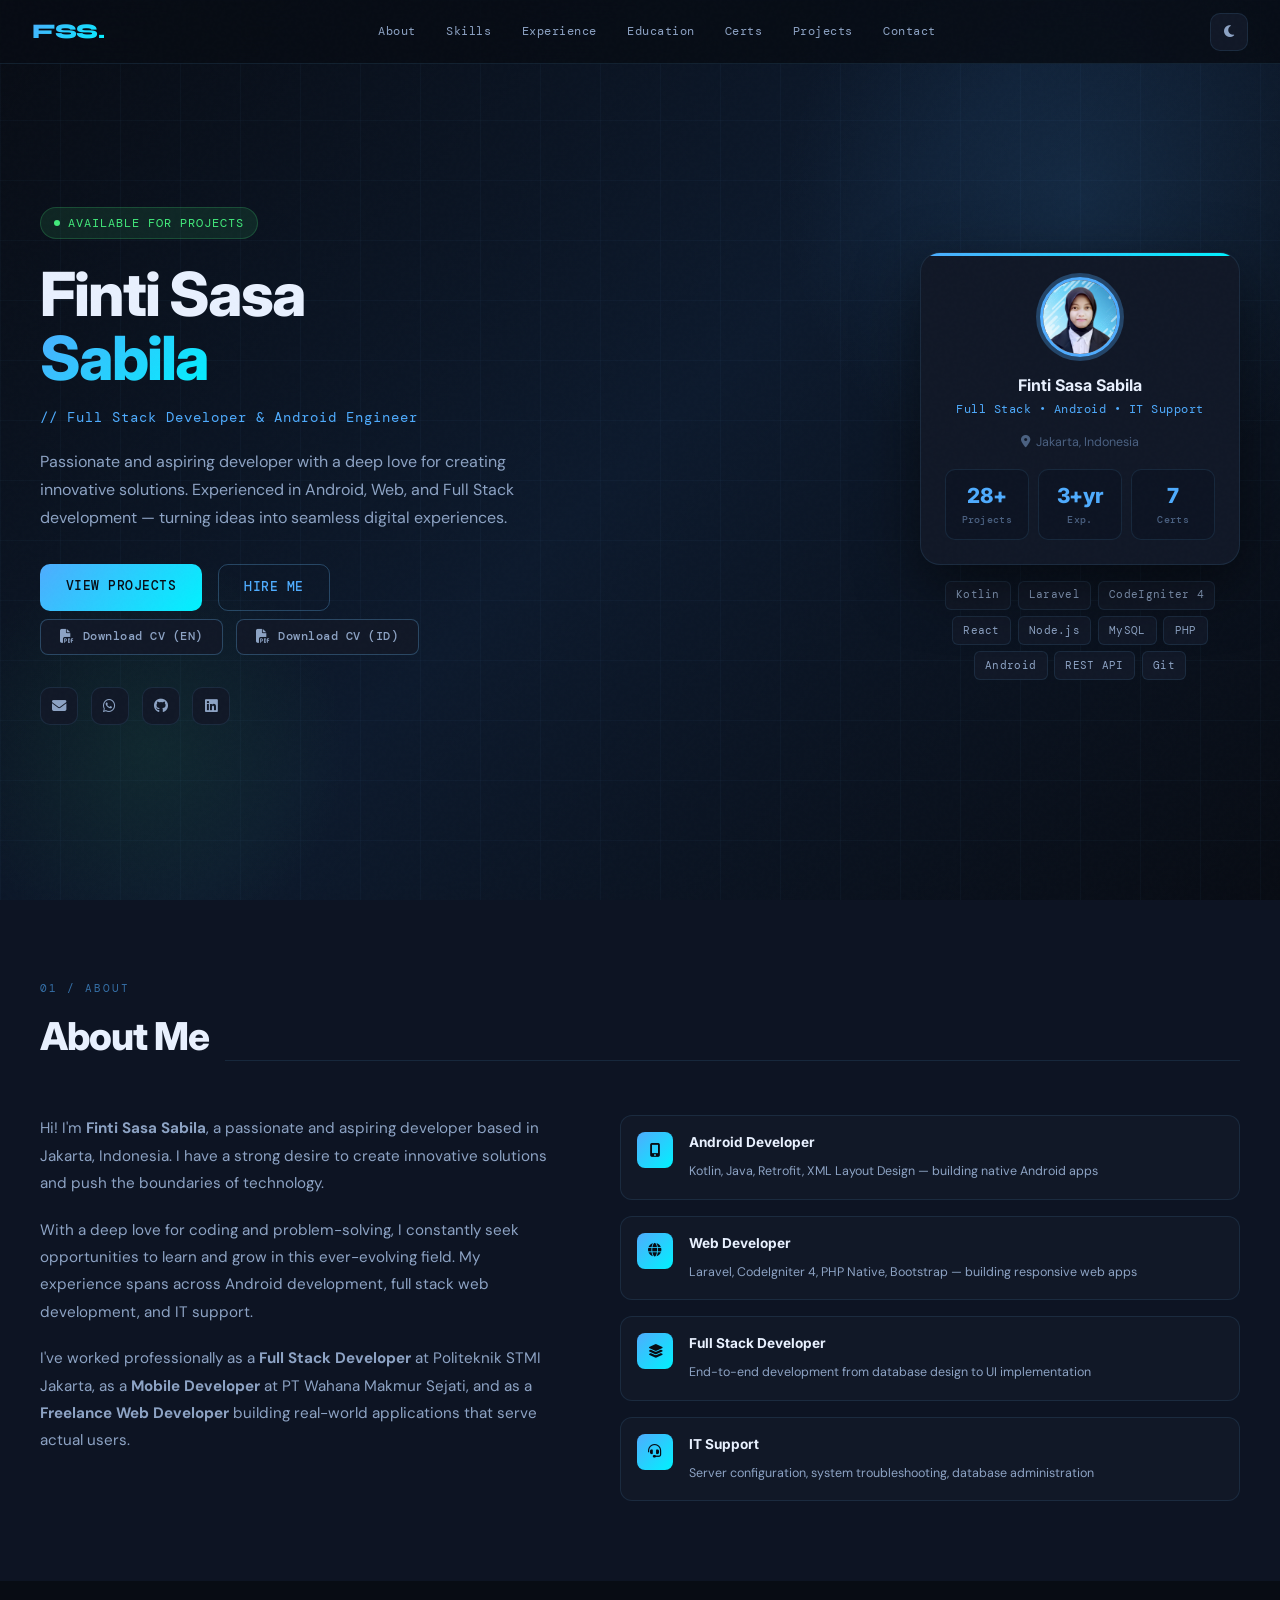
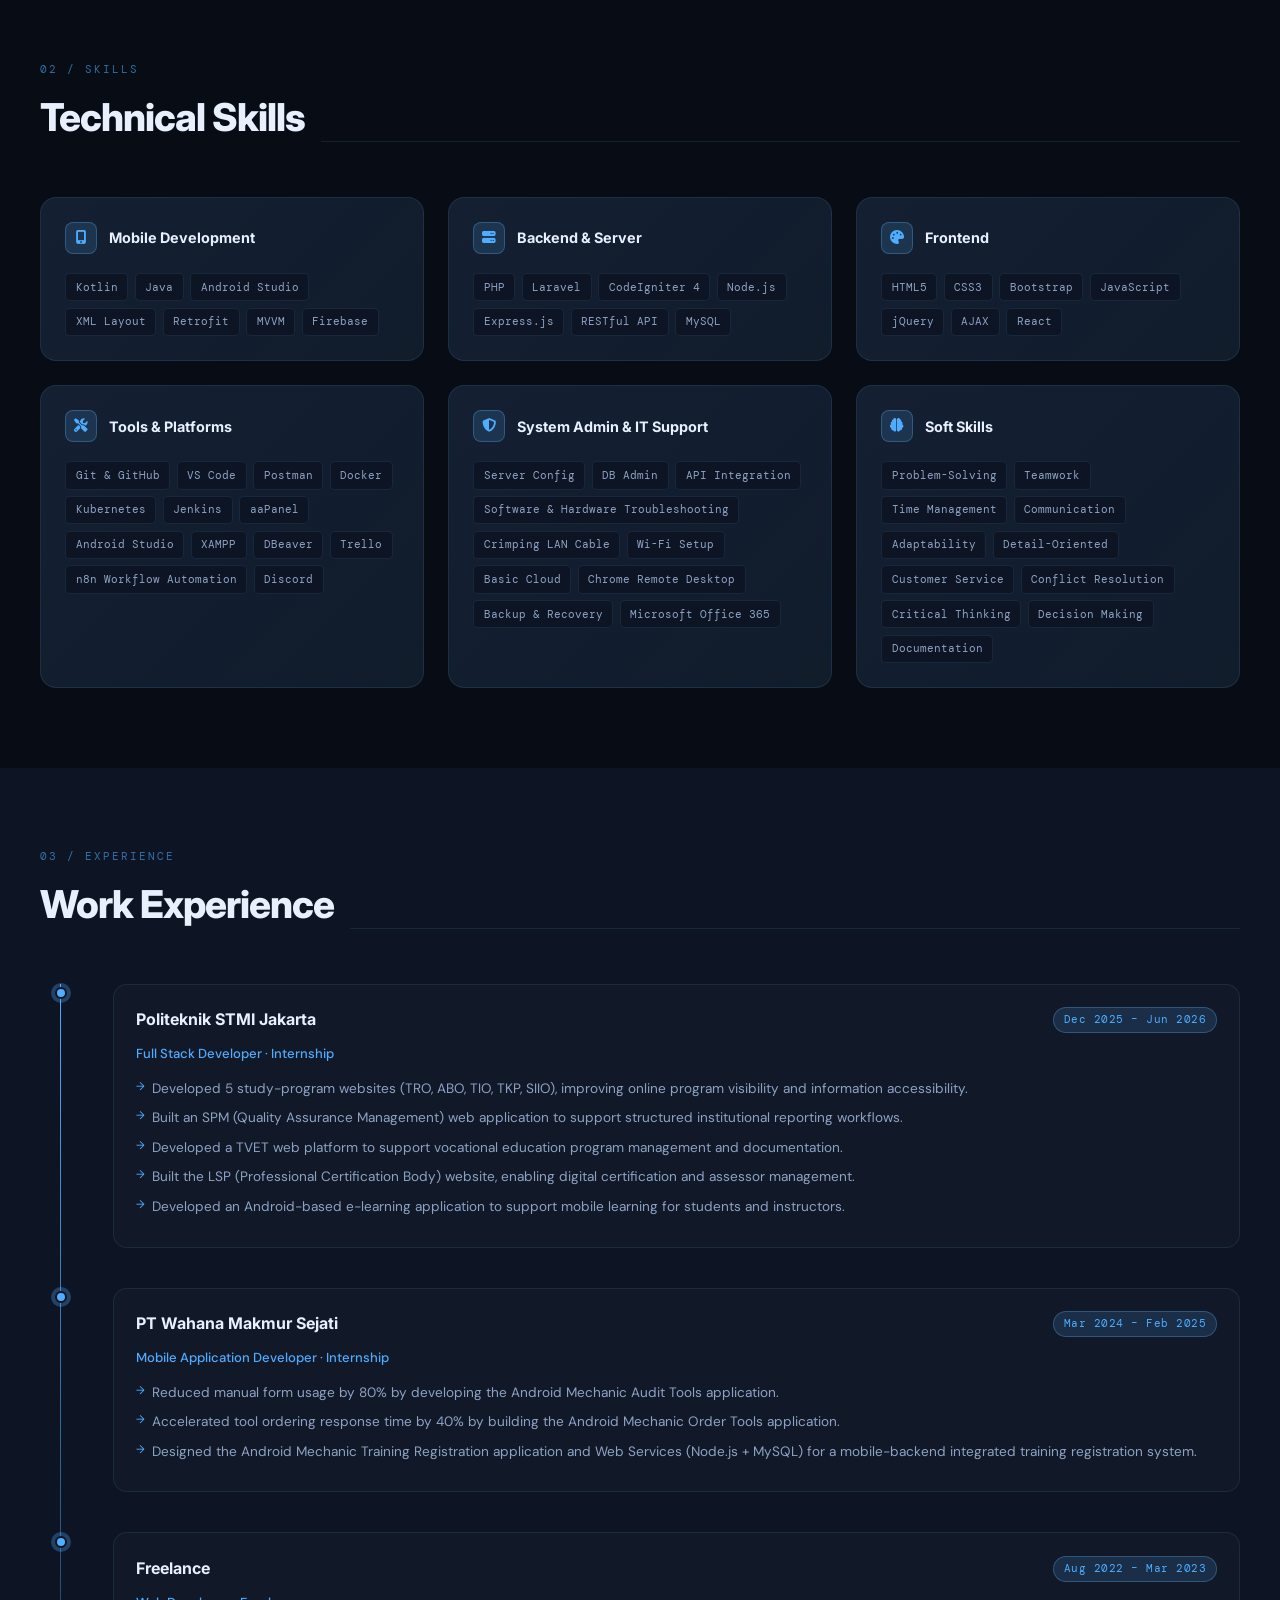
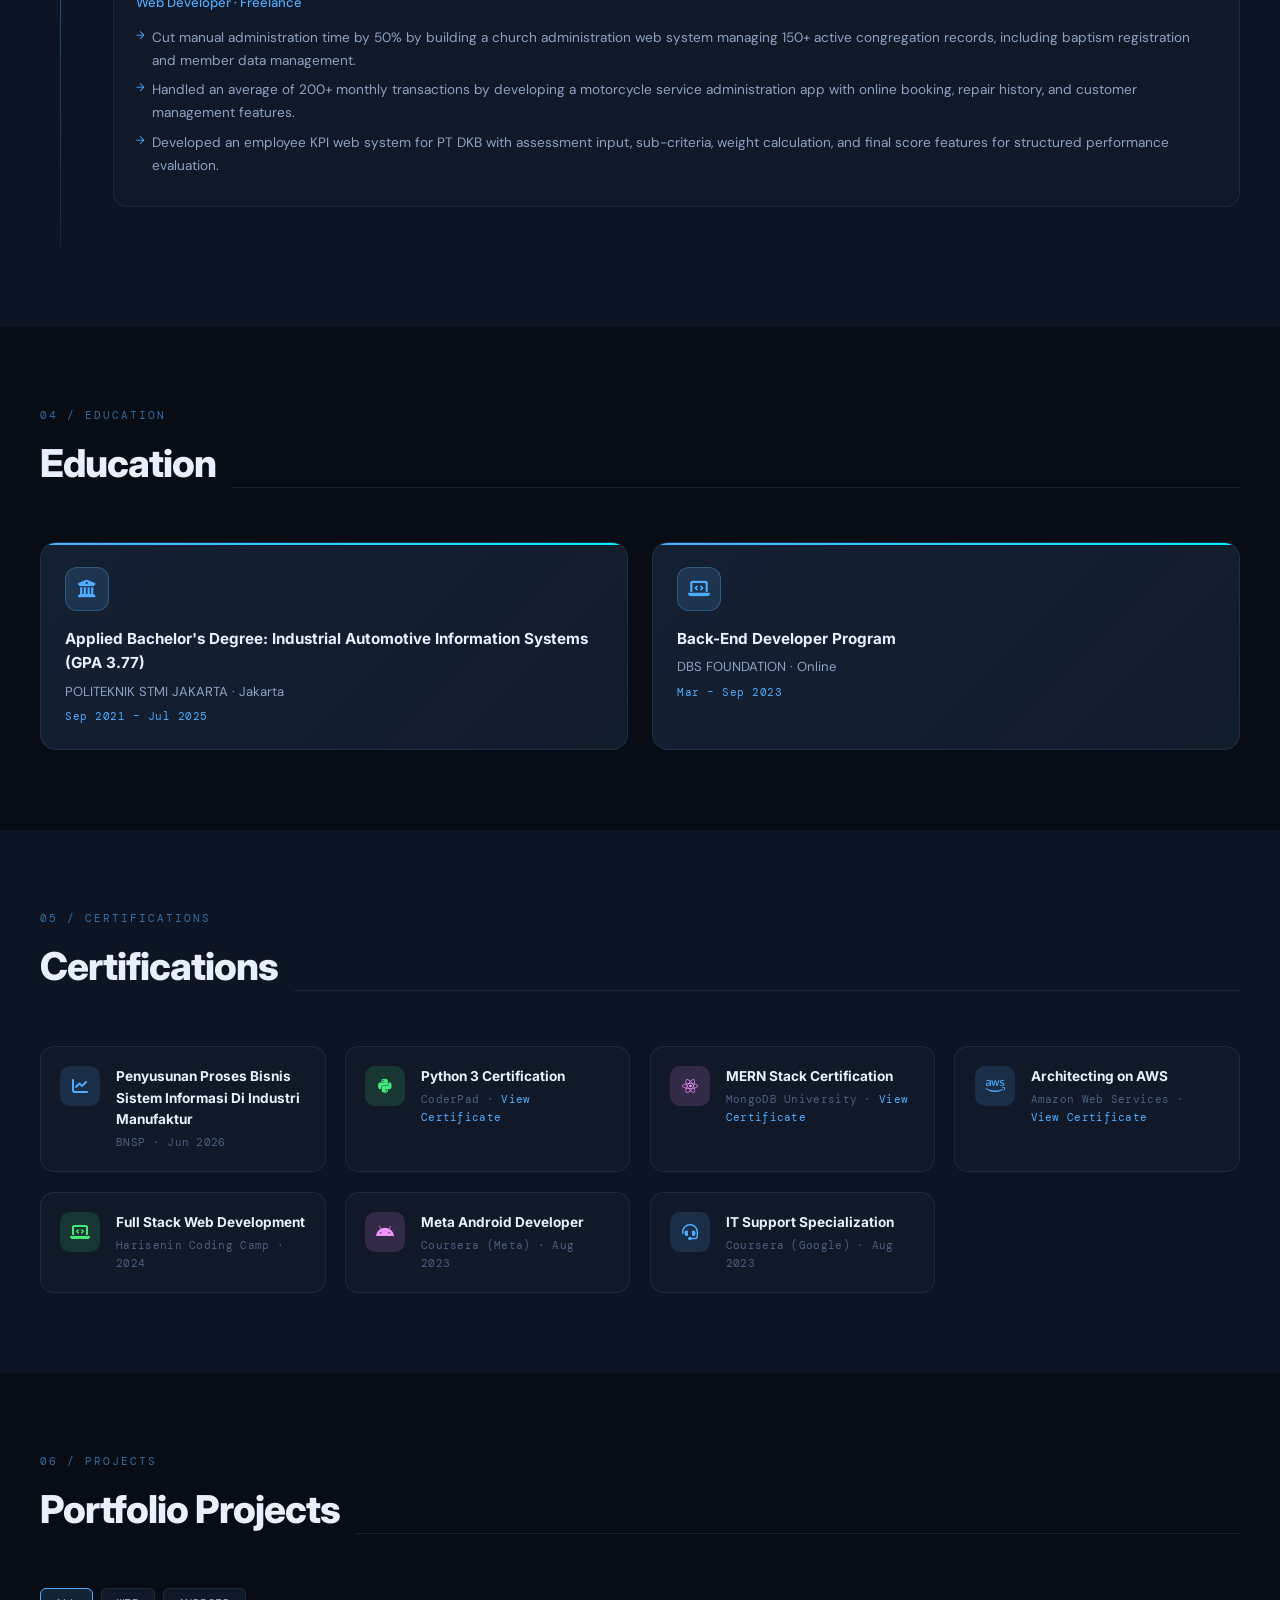
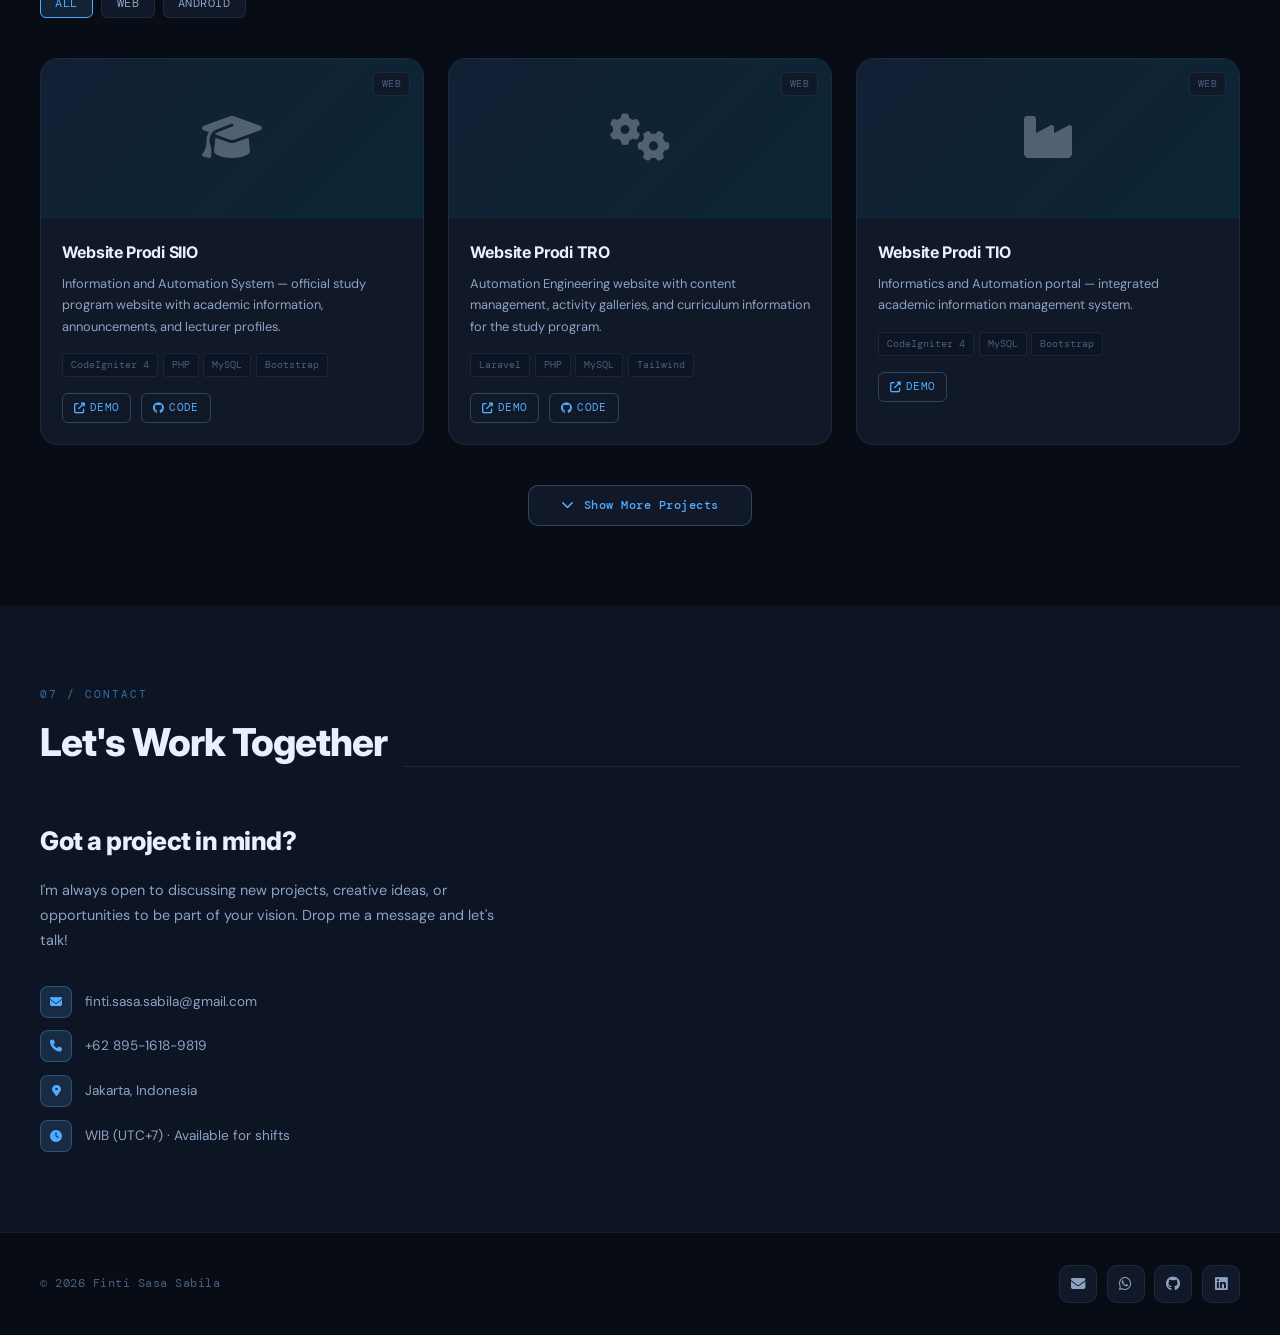
==== commit 4a8cf7ca: "perbaikan" ====
--- a/index.html
+++ b/index.html
@@ -310,7 +310,7 @@
             <span class="timeline-company">Politeknik STMI Jakarta</span>
             <span class="timeline-period">Dec 2025 – Jun 2026</span>
           </div>
-          <div class="timeline-role">Full Stack Developer · Contract</div>
+          <div class="timeline-role">Full Stack Developer · Internship</div>
           <ul class="timeline-desc">
             <li>Developed 5 study-program websites (TRO, ABO, TIO, TKP, SIIO), improving online program visibility and information accessibility.</li>
             <li>Built an SPM (Quality Assurance Management) web application to support structured institutional reporting workflows.</li>
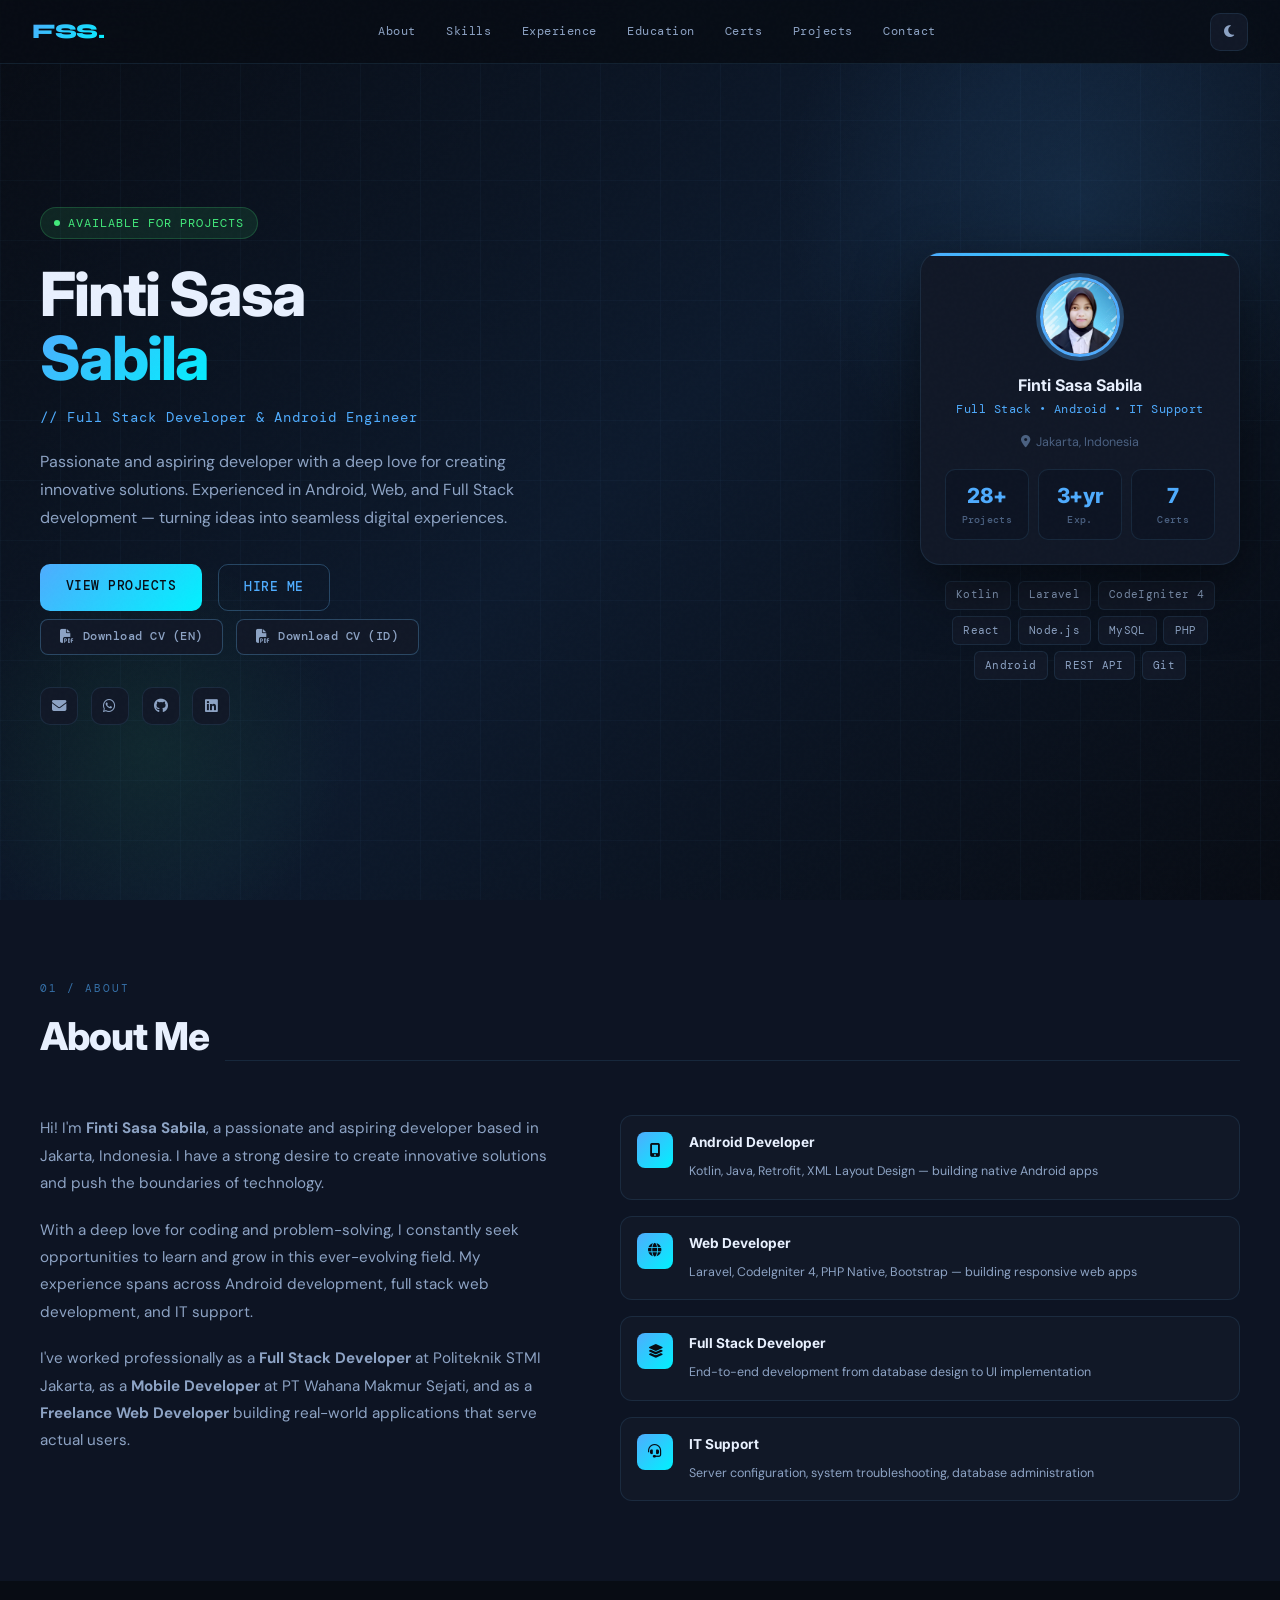
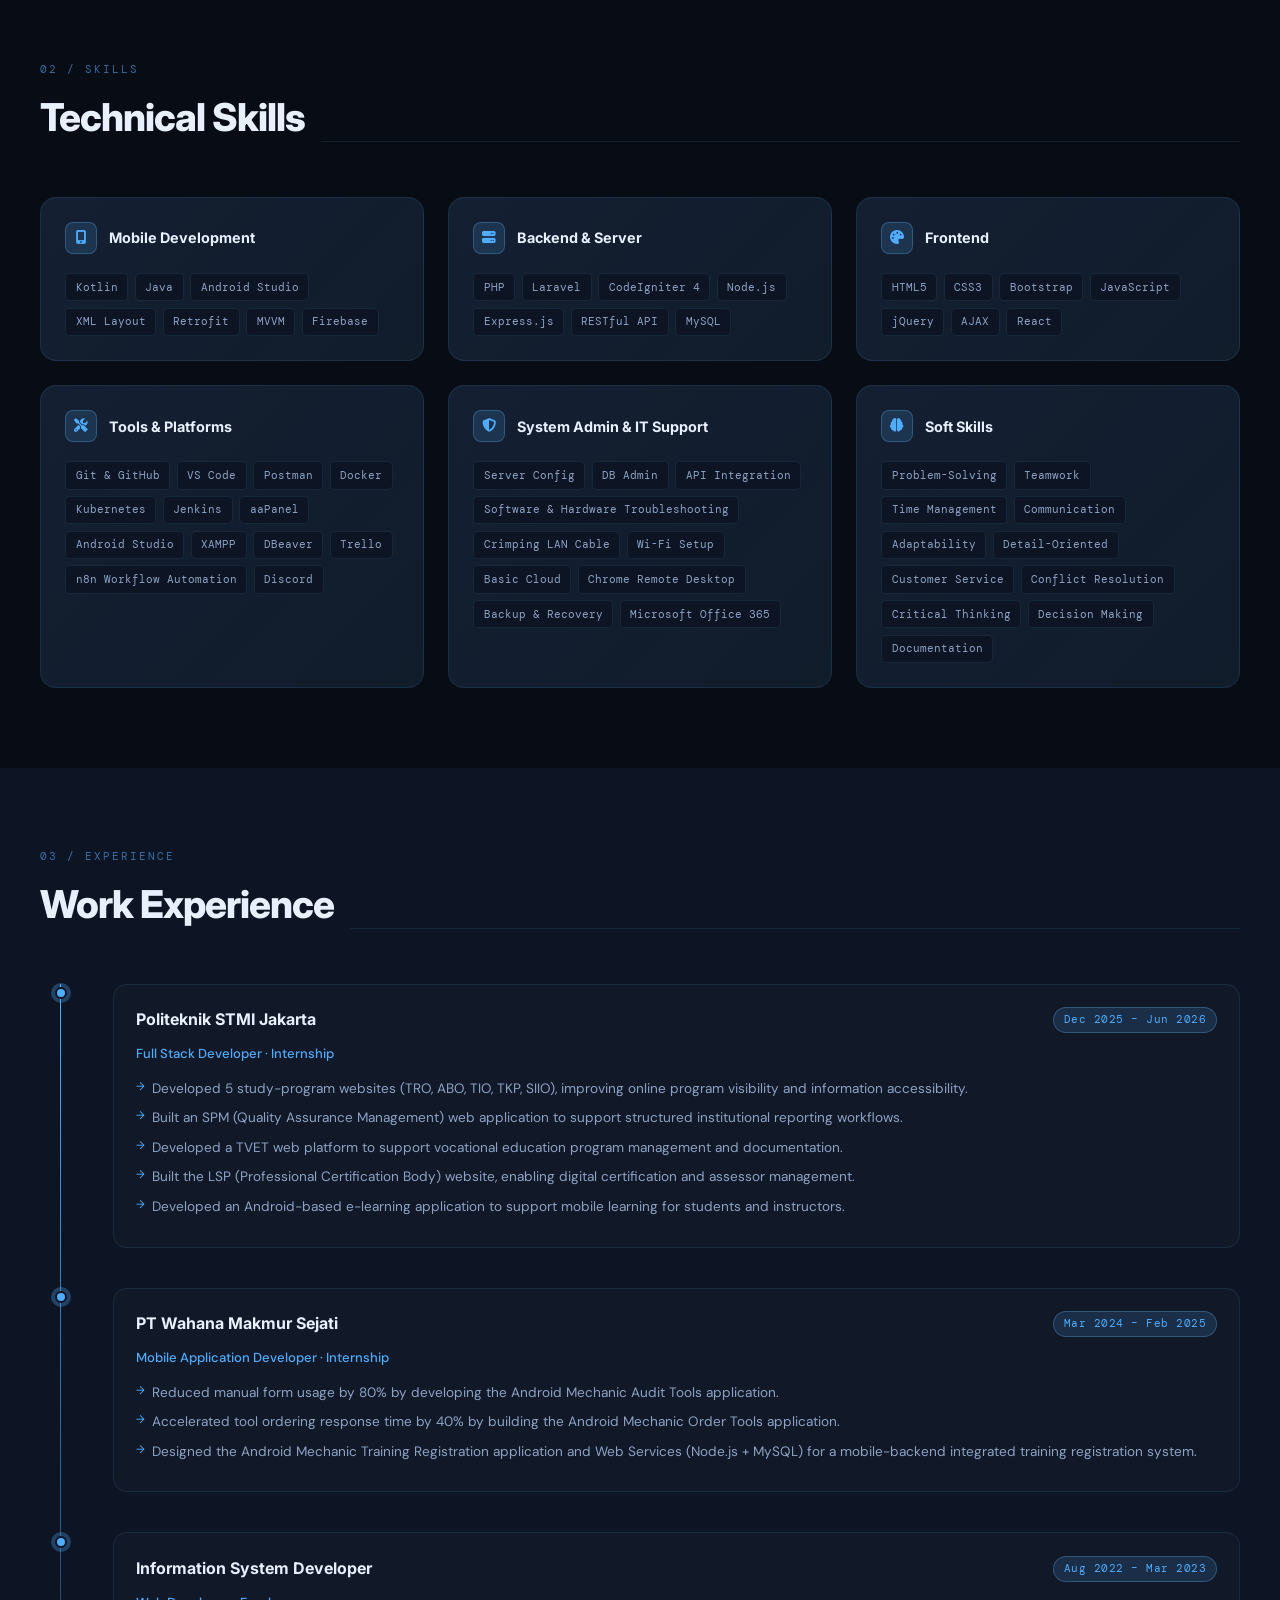
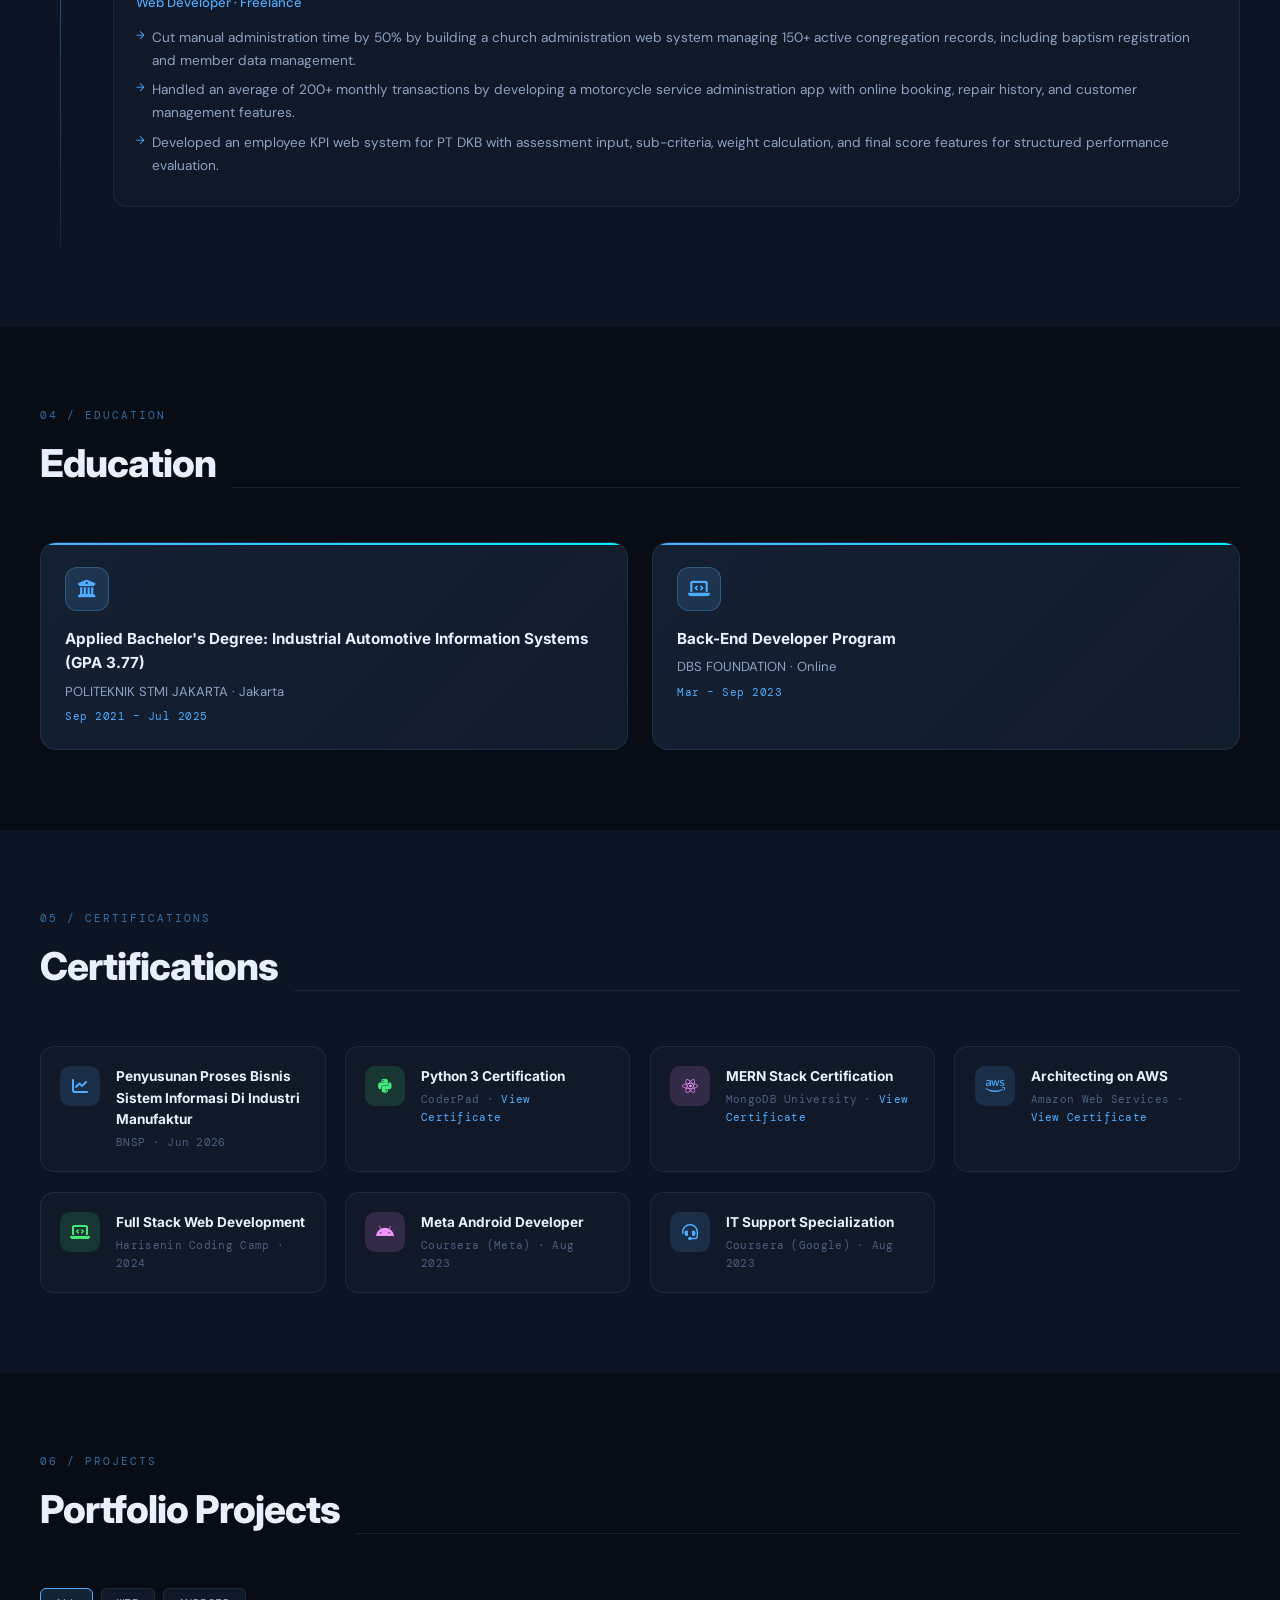
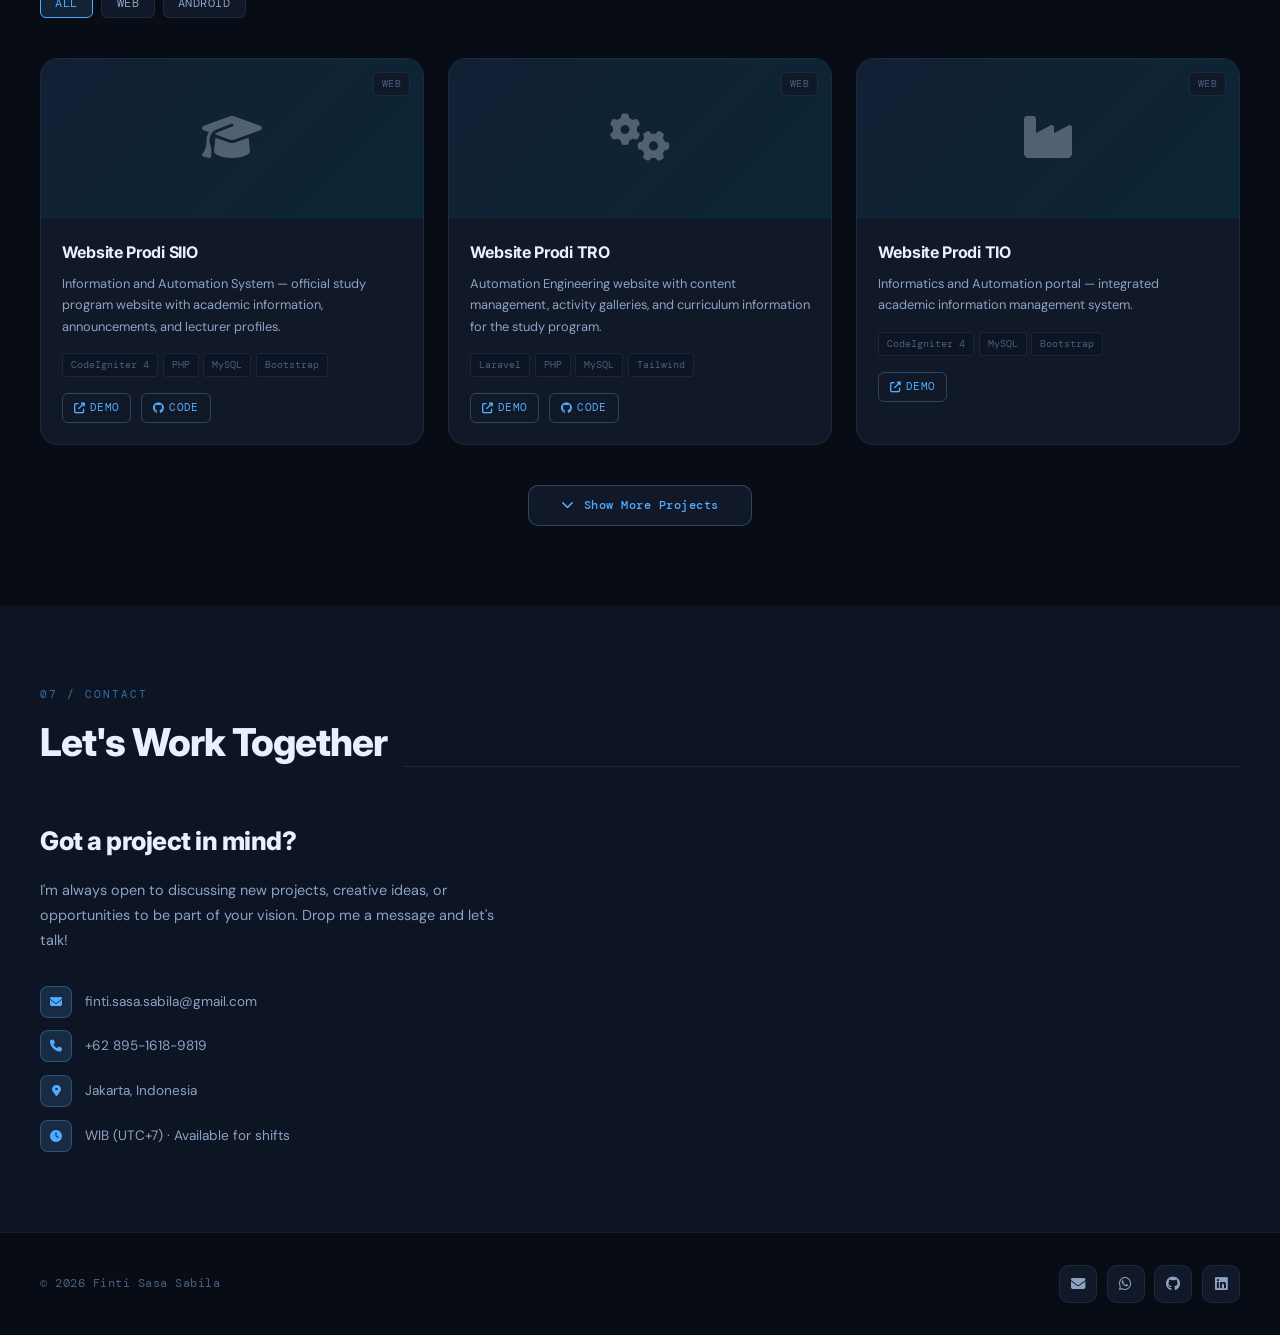
==== commit 9e537006: "perbaikan kata" ====
--- a/index.html
+++ b/index.html
@@ -343,7 +343,7 @@
         <div class="timeline-dot"><div class="timeline-dot-inner"></div></div>
         <div class="timeline-content">
           <div class="timeline-meta">
-            <span class="timeline-company">Freelance</span>
+            <span class="timeline-company">Information System Developer</span>
             <span class="timeline-period">Aug 2022 – Mar 2023</span>
           </div>
           <div class="timeline-role">Web Developer · Freelance</div>
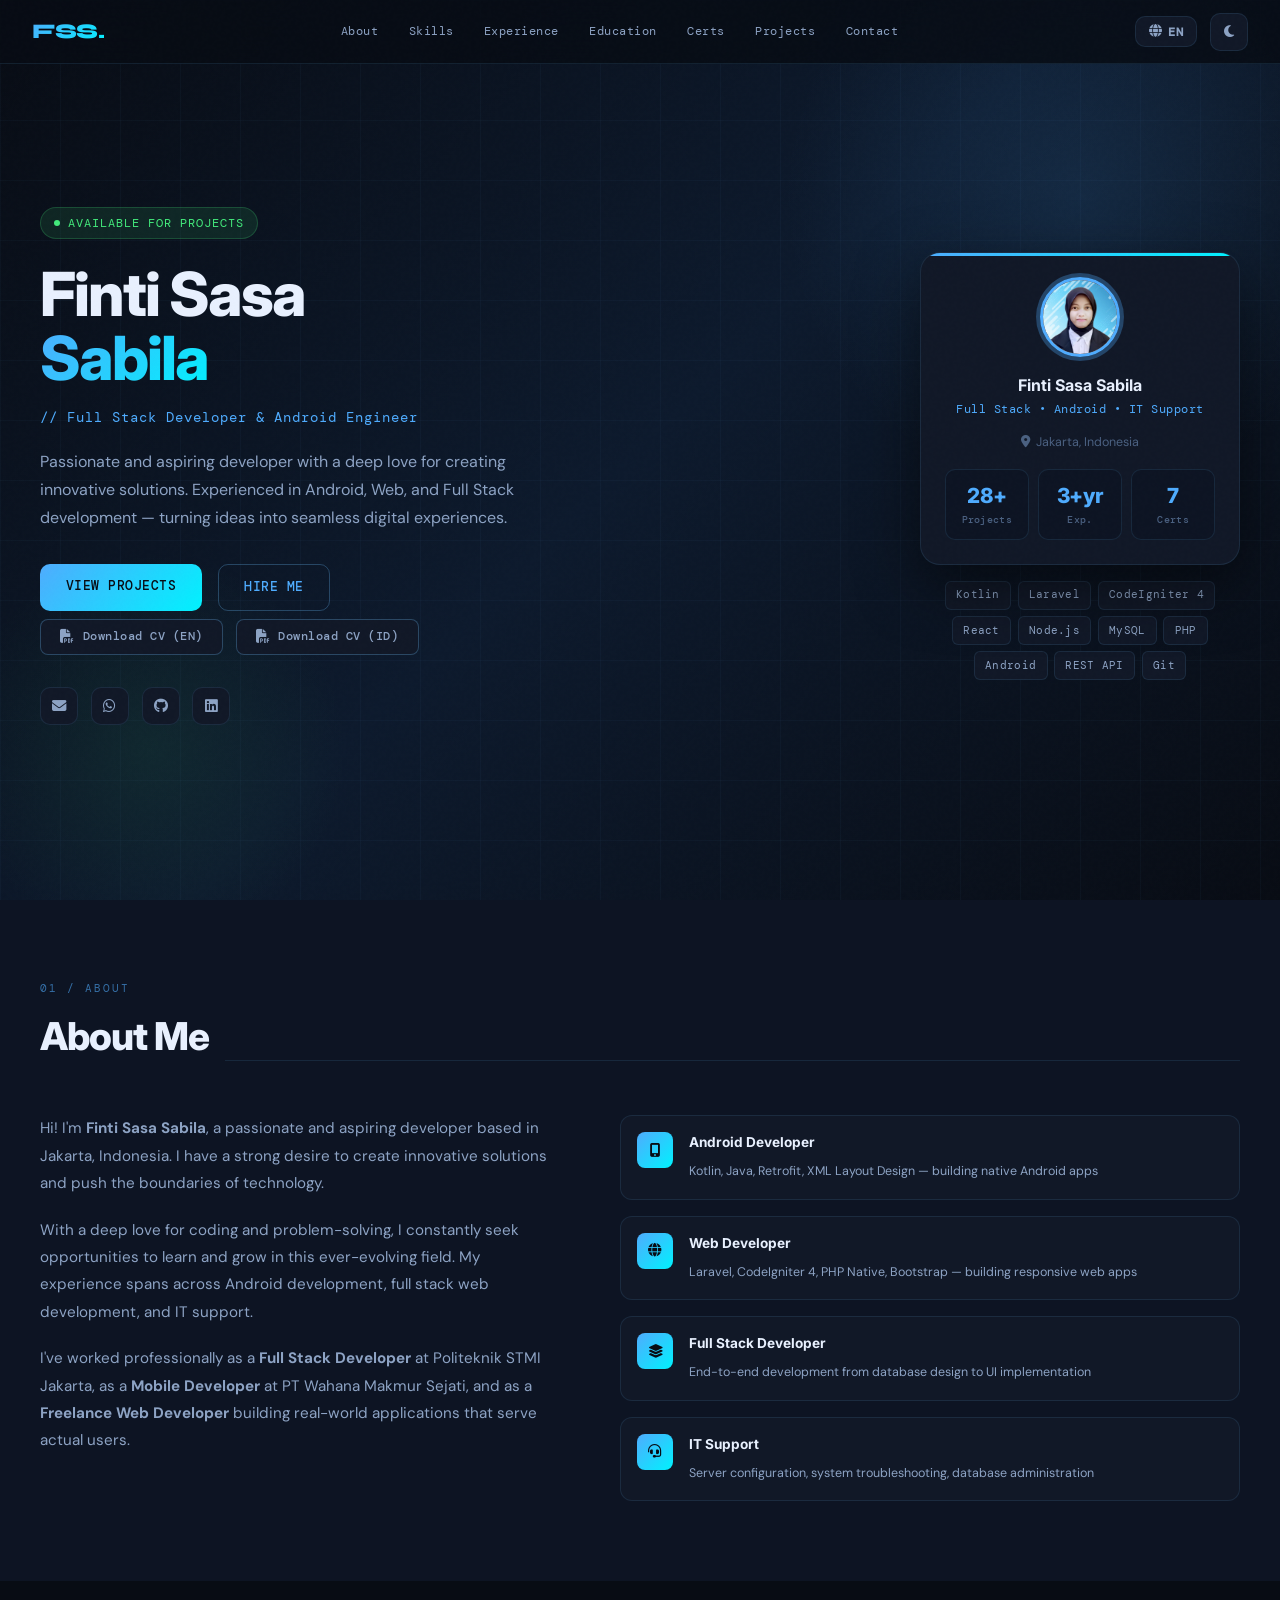
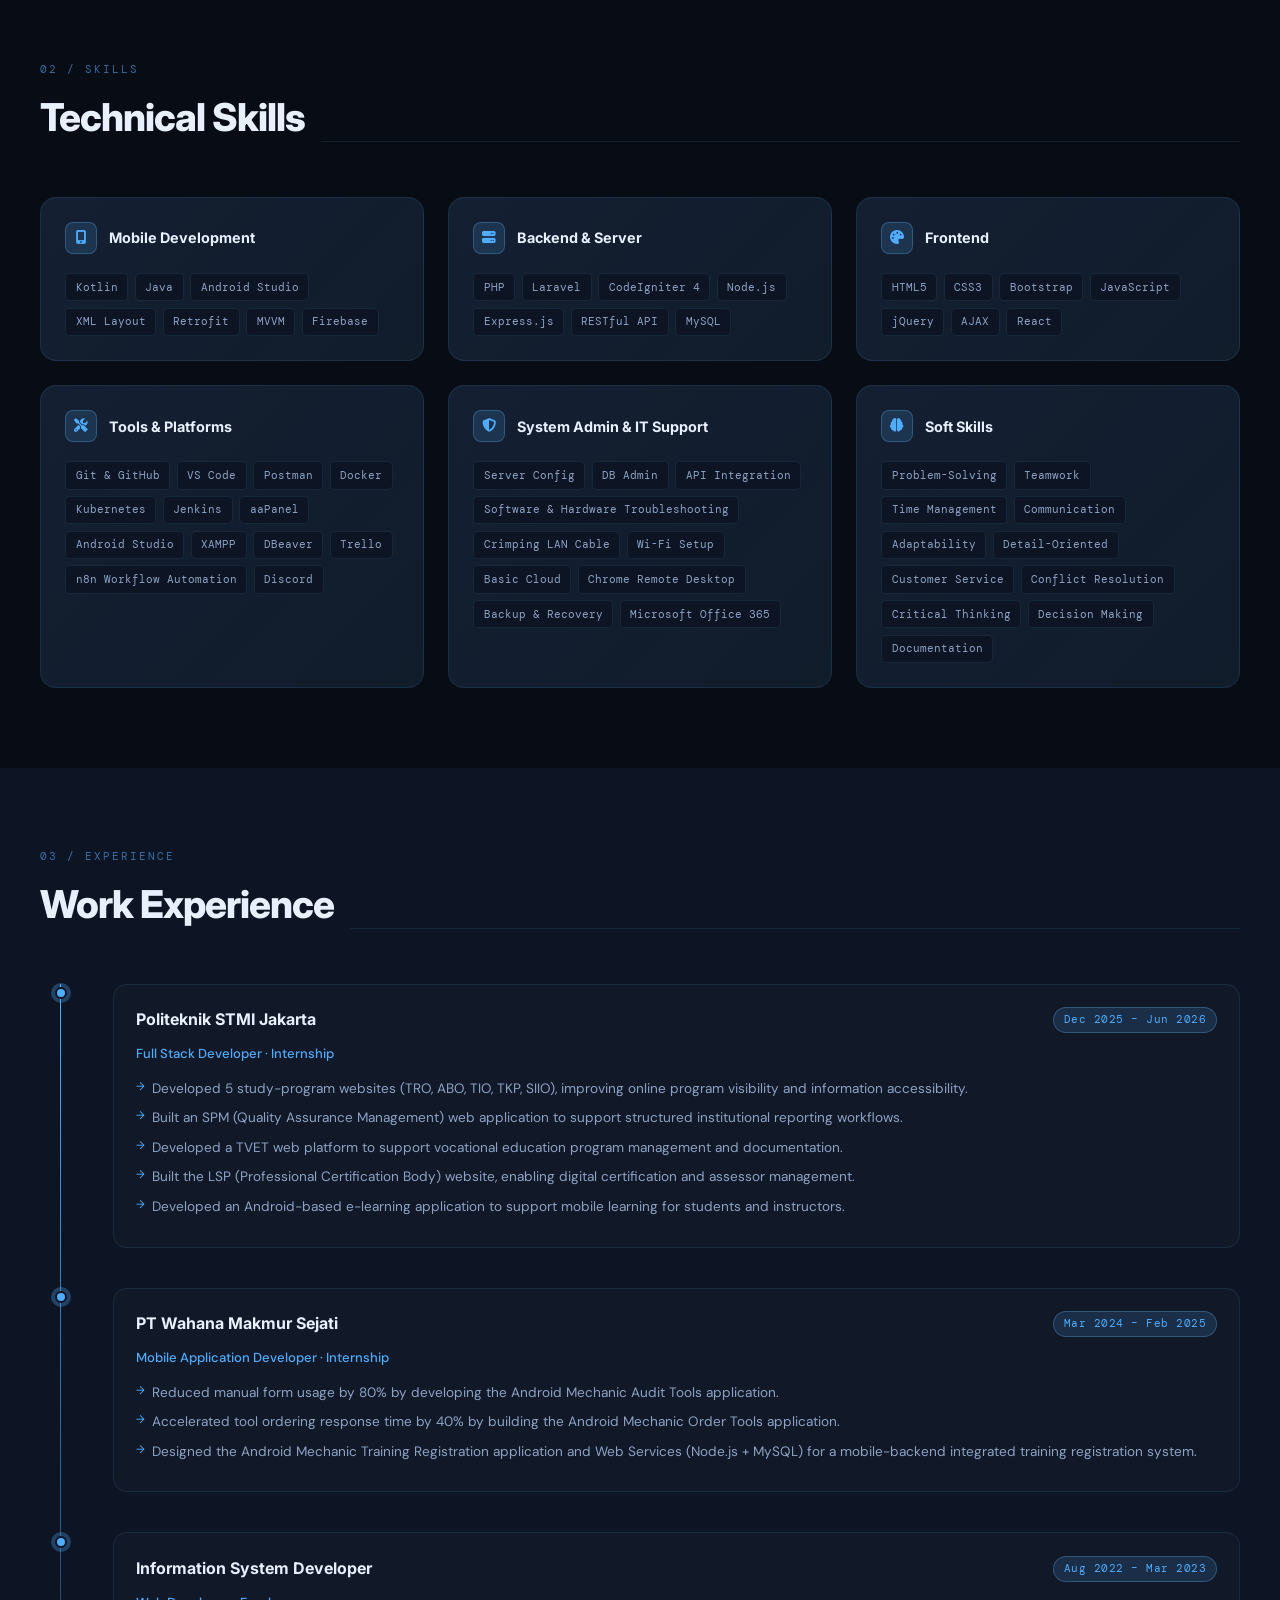
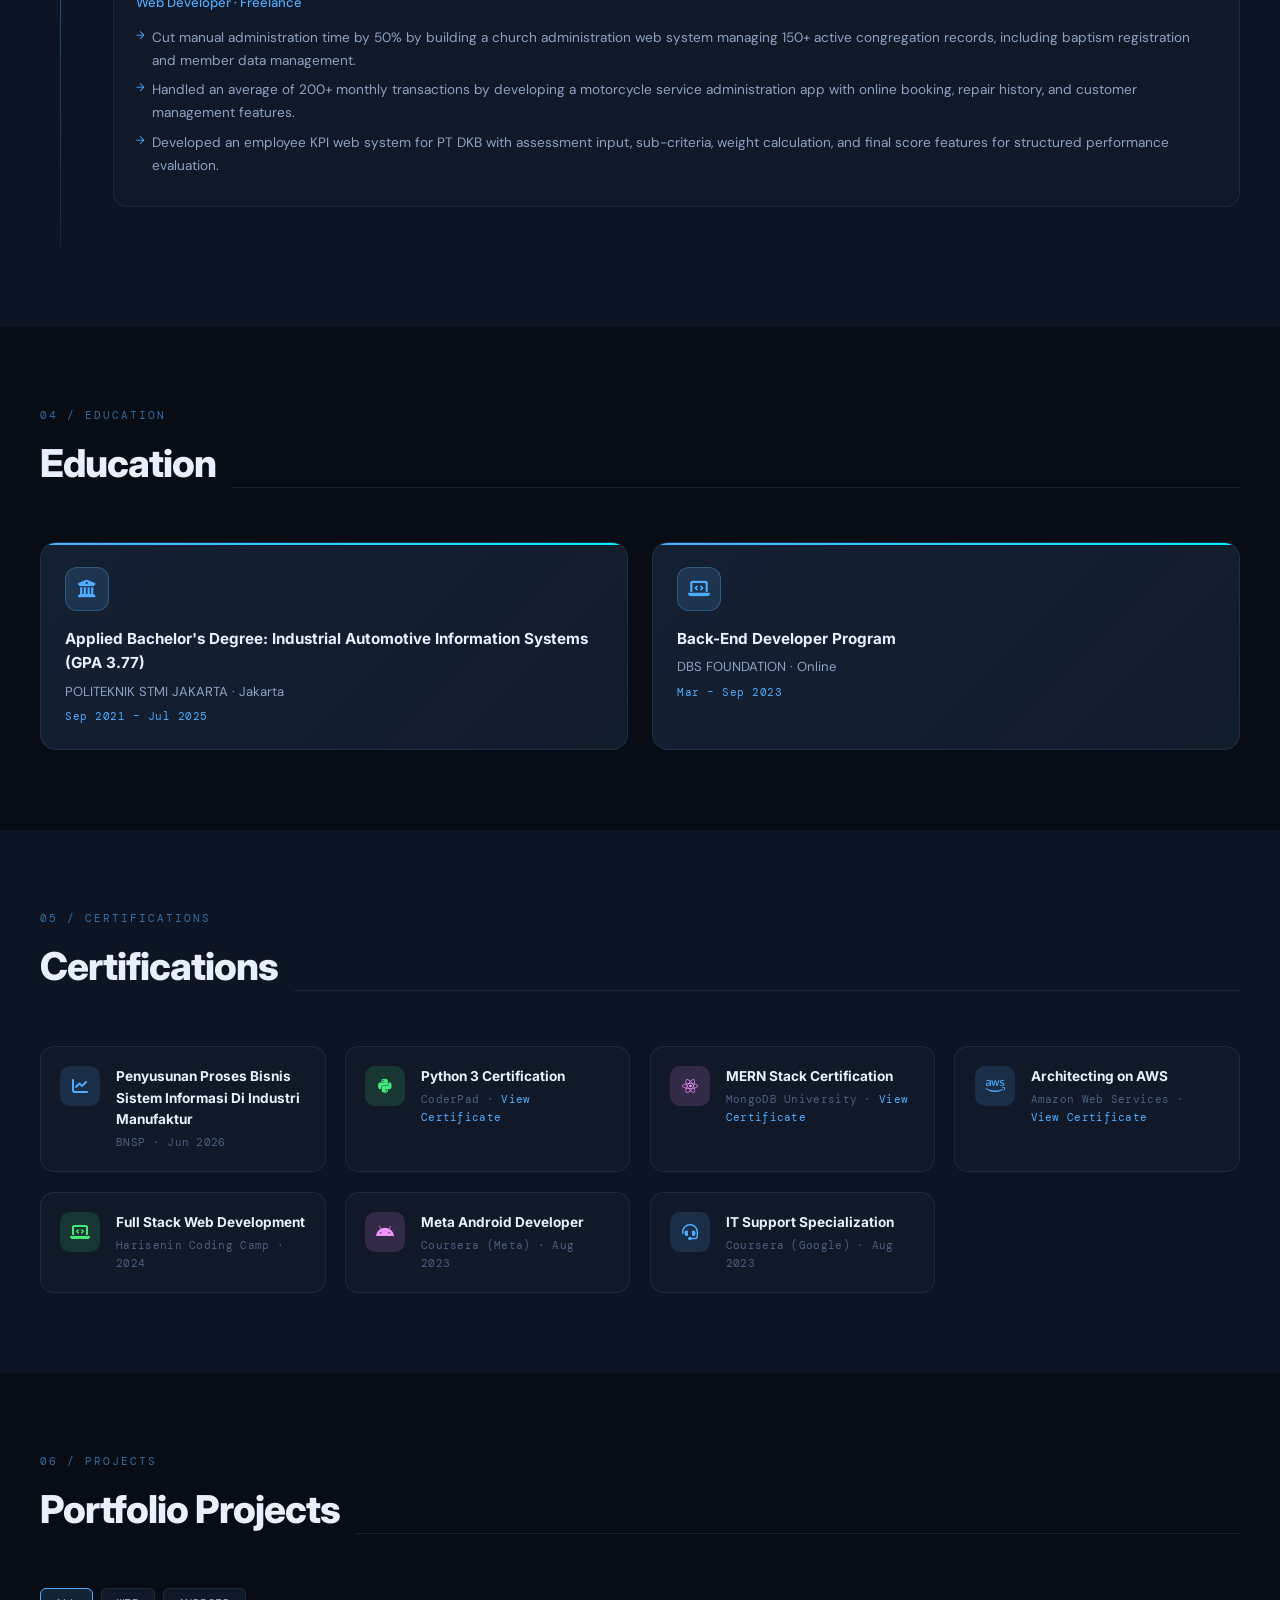
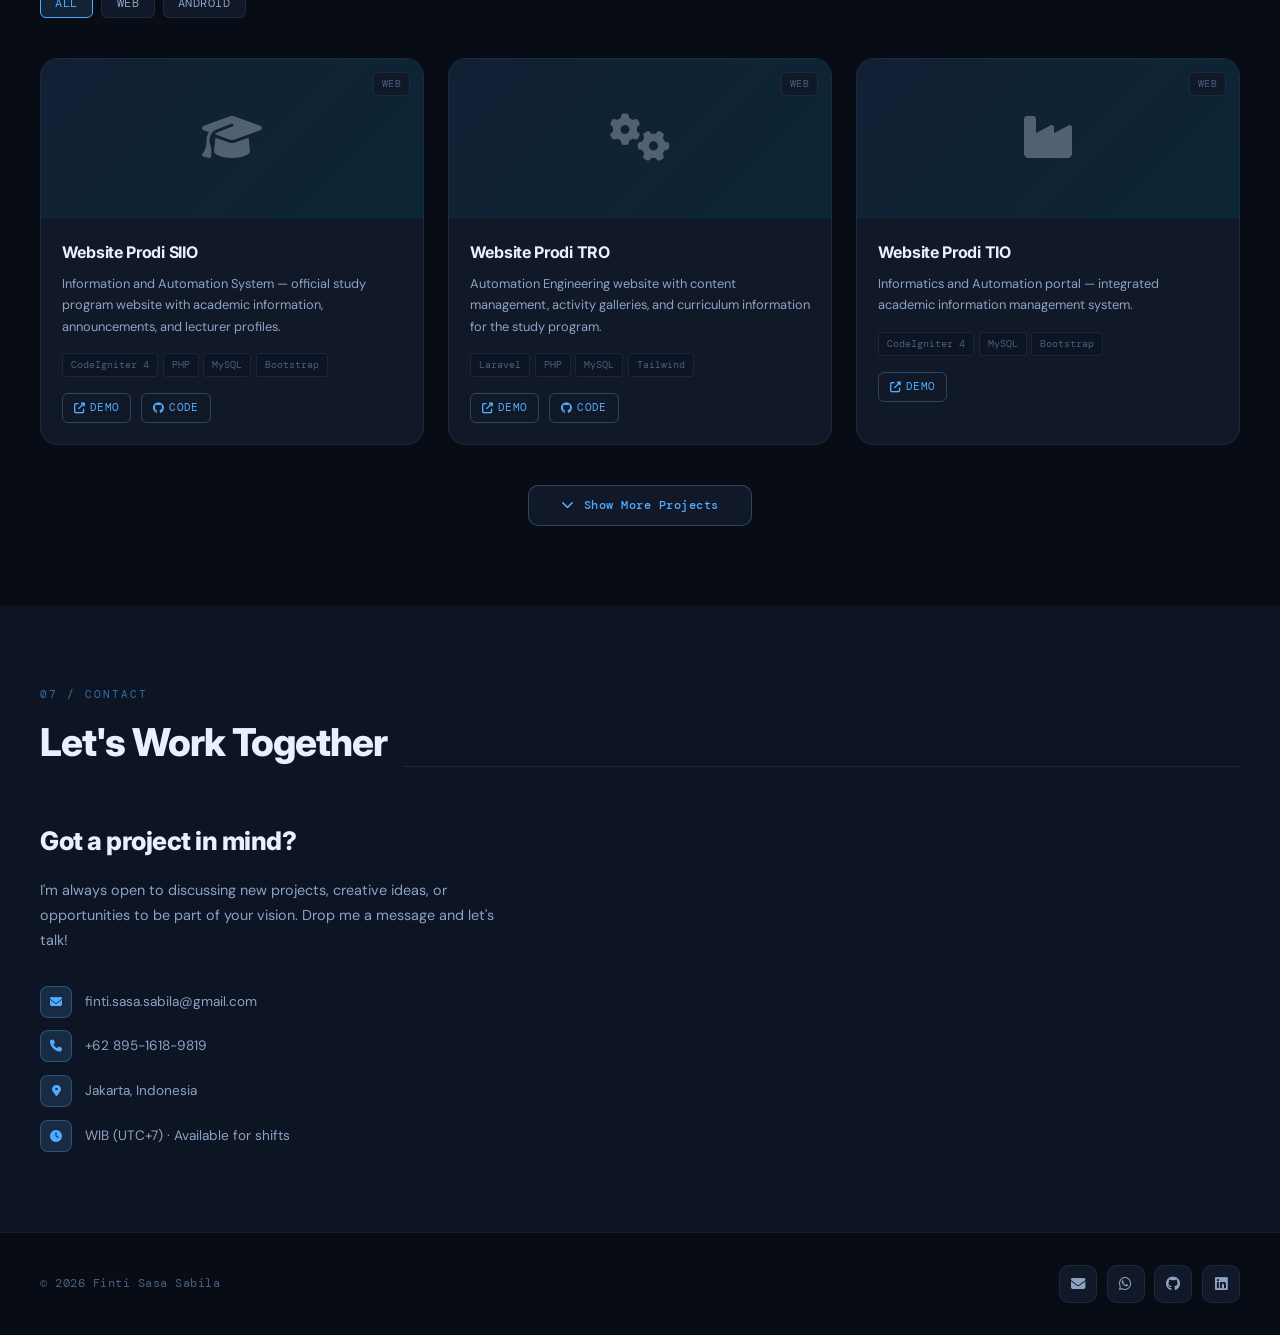
==== commit 244e8f59: "tambah bahasa" ====
--- a/index.html
+++ b/index.html
@@ -22,32 +22,36 @@
 <nav id="navbar">
   <div class="nav-logo">FSS.</div>
   <div class="nav-links">
-    <a href="#about">About</a>
-    <a href="#skills">Skills</a>
-    <a href="#experience">Experience</a>
-    <a href="#education">Education</a>
-    <a href="#certifications">Certs</a>
-    <a href="#projects">Projects</a>
-    <a href="#contact">Contact</a>
+    <a href="#about" data-i18n="nav.about">About</a>
+    <a href="#skills" data-i18n="nav.skills">Skills</a>
+    <a href="#experience" data-i18n="nav.experience">Experience</a>
+    <a href="#education" data-i18n="nav.education">Education</a>
+    <a href="#certifications" data-i18n="nav.certs">Certs</a>
+    <a href="#projects" data-i18n="nav.projects">Projects</a>
+    <a href="#contact" data-i18n="nav.contact">Contact</a>
   </div>
-  <div class="nav-right">
-    <button class="theme-toggle" id="themeToggle" aria-label="Toggle theme">
-      <i class="fas fa-moon" id="themeIcon"></i>
-    </button>
-    <button class="hamburger" id="hamburger">
-      <i class="fas fa-bars"></i>
-    </button>
-  </div>
+<div class="nav-right">
+  <button class="lang-toggle" id="langToggle" aria-label="Toggle language">
+    <i class="fas fa-globe"></i>
+    <span id="langLabel">EN</span>
+  </button>
+  <button class="theme-toggle" id="themeToggle" aria-label="Toggle theme">
+    <i class="fas fa-moon" id="themeIcon"></i>
+  </button>
+  <button class="hamburger" id="hamburger">
+    <i class="fas fa-bars"></i>
+  </button>
+</div>
 </nav>
 
 <div class="mobile-menu" id="mobileMenu">
-  <a href="#about" onclick="closeMobile()">About</a>
-  <a href="#skills" onclick="closeMobile()">Skills</a>
-  <a href="#experience" onclick="closeMobile()">Experience</a>
-  <a href="#education" onclick="closeMobile()">Education</a>
-  <a href="#certifications" onclick="closeMobile()">Certifications</a>
-  <a href="#projects" onclick="closeMobile()">Projects</a>
-  <a href="#contact" onclick="closeMobile()">Contact</a>
+  <a href="#about" onclick="closeMobile()" data-i18n="nav.about">About</a>
+  <a href="#skills" onclick="closeMobile()" data-i18n="nav.skills">Skills</a>
+  <a href="#experience" onclick="closeMobile()" data-i18n="nav.experience">Experience</a>
+  <a href="#education" onclick="closeMobile()" data-i18n="nav.education">Education</a>
+  <a href="#certifications" onclick="closeMobile()" data-i18n="nav.certs">Certifications</a>
+  <a href="#projects" onclick="closeMobile()" data-i18n="nav.projects">Projects</a>
+  <a href="#contact" onclick="closeMobile()" data-i18n="nav.contact">Contact</a>
 </div>
 
 <!-- ==================== HERO ==================== -->
@@ -57,26 +61,26 @@
   <div class="hero-glow-2"></div>
   <div class="hero-container">
     <div class="hero-content">
-      <div class="hero-tag">Available for Projects</div>
+      <div class="hero-tag" data-i18n="hero.tag">Available for Projects</div>
       <h1 class="hero-title">
         Finti Sasa<br>
         <span class="line-2">Sabila</span>
       </h1>
-      <p class="hero-subtitle">// Full Stack Developer & Android Engineer</p>
-      <p class="hero-desc">
+      <p class="hero-subtitle" data-i18n="hero.subtitle">// Full Stack Developer & Android Engineer</p>
+      <p class="hero-desc" data-i18n="hero.desc">
         Passionate and aspiring developer with a deep love for creating innovative solutions. Experienced in Android, Web, and Full Stack development — turning ideas into seamless digital experiences.
       </p>
       <div class="hero-actions">
-        <a href="#projects" class="btn-primary">View Projects</a>
-        <a href="#contact" class="btn-outline">Hire Me</a>
+        <a href="#projects" class="btn-primary" data-i18n="hero.viewProjects">View Projects</a>
+        <a href="#contact" class="btn-outline" data-i18n="hero.hireMe">Hire Me</a>
       </div>
       <!-- CV Download Buttons -->
       <div class="cv-downloads">
         <a href="assets/finti_sasa_sabila_cv_it.pdf" download class="btn-cv">
-          <i class="fas fa-file-pdf"></i> Download CV (EN)
+          <i class="fas fa-file-pdf"></i> <span data-i18n="hero.cvEn">Download CV (EN)</span>
         </a>
         <a href="assets/finti_sasa_sabila_cv_indonesia.pdf" download class="btn-cv">
-          <i class="fas fa-file-pdf"></i> Download CV (ID)
+          <i class="fas fa-file-pdf"></i> <span data-i18n="hero.cvId">Download CV (ID)</span>
         </a>
       </div>
       <div class="hero-socials">
@@ -90,20 +94,20 @@
       <div class="profile-card">
         <img src="assets/finti.jpg" alt="Finti Sasa Sabila" class="profile-avatar" onerror="this.src='https://via.placeholder.com/80x80?text=FSS'">
         <div class="profile-name">Finti Sasa Sabila</div>
-        <div class="profile-role">Full Stack • Android • IT Support</div>
-        <div class="profile-location"><i class="fas fa-map-marker-alt"></i> Jakarta, Indonesia</div>
+        <div class="profile-role" data-i18n="hero.role">Full Stack • Android • IT Support</div>
+        <div class="profile-location"><i class="fas fa-map-marker-alt"></i> <span data-i18n="hero.location">Jakarta, Indonesia</span></div>
         <div class="stats-row">
           <div class="stat-item">
             <div class="stat-num">28+</div>
-            <div class="stat-label">Projects</div>
+            <div class="stat-label" data-i18n="hero.projects">Projects</div>
           </div>
           <div class="stat-item">
             <div class="stat-num">3+yr</div>
-            <div class="stat-label">Exp.</div>
+            <div class="stat-label" data-i18n="hero.exp">Exp.</div>
           </div>
           <div class="stat-item">
             <div class="stat-num">7</div>
-            <div class="stat-label">Certs</div>
+            <div class="stat-label" data-i18n="hero.certs">Certs</div>
           </div>
         </div>
       </div>
@@ -128,44 +132,44 @@
   <div class="section-container">
     <div class="section-header fade-up">
       <div>
-        <div class="section-number">01 / about</div>
-        <h2 class="section-title">About Me</h2>
+        <div class="section-number">01 / <span data-i18n="about.title">about</span></div>
+        <h2 class="section-title" data-i18n="about.heading">About Me</h2>
       </div>
       <div class="section-line"></div>
     </div>
     <div class="about-grid fade-up">
       <div class="about-text">
-        <p>Hi! I'm <strong>Finti Sasa Sabila</strong>, a passionate and aspiring developer based in Jakarta, Indonesia. I have a strong desire to create innovative solutions and push the boundaries of technology.</p>
-        <p>With a deep love for coding and problem-solving, I constantly seek opportunities to learn and grow in this ever-evolving field. My experience spans across Android development, full stack web development, and IT support.</p>
-        <p>I've worked professionally as a <strong>Full Stack Developer</strong> at Politeknik STMI Jakarta, as a <strong>Mobile Developer</strong> at PT Wahana Makmur Sejati, and as a <strong>Freelance Web Developer</strong> building real-world applications that serve actual users.</p>
+        <p data-i18n="about.p1">Hi! I'm <strong>Finti Sasa Sabila</strong>, a passionate and aspiring developer based in Jakarta, Indonesia. I have a strong desire to create innovative solutions and push the boundaries of technology.</p>
+        <p data-i18n="about.p2">With a deep love for coding and problem-solving, I constantly seek opportunities to learn and grow in this ever-evolving field. My experience spans across Android development, full stack web development, and IT support.</p>
+        <p data-i18n="about.p3">I've worked professionally as a <strong>Full Stack Developer</strong> at Politeknik STMI Jakarta, as a <strong>Mobile Developer</strong> at PT Wahana Makmur Sejati, and as a <strong>Freelance Web Developer</strong> building real-world applications that serve actual users.</p>
       </div>
       <div class="about-highlights">
         <div class="highlight-item">
           <div class="highlight-icon"><i class="fas fa-mobile-alt"></i></div>
           <div class="highlight-text">
-            <strong>Android Developer</strong>
-            <span>Kotlin, Java, Retrofit, XML Layout Design — building native Android apps</span>
+            <strong data-i18n="about.h1.title">Android Developer</strong>
+            <span data-i18n="about.h1.desc">Kotlin, Java, Retrofit, XML Layout Design — building native Android apps</span>
           </div>
         </div>
         <div class="highlight-item">
           <div class="highlight-icon"><i class="fas fa-globe"></i></div>
           <div class="highlight-text">
-            <strong>Web Developer</strong>
-            <span>Laravel, CodeIgniter 4, PHP Native, Bootstrap — building responsive web apps</span>
+            <strong data-i18n="about.h2.title">Web Developer</strong>
+            <span data-i18n="about.h2.desc">Laravel, CodeIgniter 4, PHP Native, Bootstrap — building responsive web apps</span>
           </div>
         </div>
         <div class="highlight-item">
           <div class="highlight-icon"><i class="fas fa-layer-group"></i></div>
           <div class="highlight-text">
-            <strong>Full Stack Developer</strong>
-            <span>End-to-end development from database design to UI implementation</span>
+            <strong data-i18n="about.h3.title">Full Stack Developer</strong>
+            <span data-i18n="about.h3.desc">End-to-end development from database design to UI implementation</span>
           </div>
         </div>
         <div class="highlight-item">
           <div class="highlight-icon"><i class="fas fa-headset"></i></div>
           <div class="highlight-text">
-            <strong>IT Support</strong>
-            <span>Server configuration, system troubleshooting, database administration</span>
+            <strong data-i18n="about.h4.title">IT Support</strong>
+            <span data-i18n="about.h4.desc">Server configuration, system troubleshooting, database administration</span>
           </div>
         </div>
       </div>
@@ -178,8 +182,8 @@
   <div class="section-container">
     <div class="section-header fade-up">
       <div>
-        <div class="section-number">02 / skills</div>
-        <h2 class="section-title">Technical Skills</h2>
+        <div class="section-number">02 / <span data-i18n="skills.title">skills</span></div>
+        <h2 class="section-title" data-i18n="skills.heading">Technical Skills</h2>
       </div>
       <div class="section-line"></div>
     </div>
@@ -187,7 +191,7 @@
       <div class="skill-category">
         <div class="skill-cat-header">
           <div class="skill-cat-icon"><i class="fas fa-mobile-alt"></i></div>
-          <span class="skill-cat-name">Mobile Development</span>
+          <span class="skill-cat-name" data-i18n="skills.mobile">Mobile Development</span>
         </div>
         <div class="skill-tags">
           <span class="skill-tag">Kotlin</span>
@@ -202,7 +206,7 @@
       <div class="skill-category">
         <div class="skill-cat-header">
           <div class="skill-cat-icon"><i class="fas fa-server"></i></div>
-          <span class="skill-cat-name">Backend & Server</span>
+          <span class="skill-cat-name" data-i18n="skills.backend">Backend & Server</span>
         </div>
         <div class="skill-tags">
           <span class="skill-tag">PHP</span>
@@ -217,7 +221,7 @@
       <div class="skill-category">
         <div class="skill-cat-header">
           <div class="skill-cat-icon"><i class="fas fa-palette"></i></div>
-          <span class="skill-cat-name">Frontend</span>
+          <span class="skill-cat-name" data-i18n="skills.frontend">Frontend</span>
         </div>
         <div class="skill-tags">
           <span class="skill-tag">HTML5</span>
@@ -232,7 +236,7 @@
       <div class="skill-category">
         <div class="skill-cat-header">
           <div class="skill-cat-icon"><i class="fas fa-tools"></i></div>
-          <span class="skill-cat-name">Tools & Platforms</span>
+          <span class="skill-cat-name" data-i18n="skills.tools">Tools & Platforms</span>
         </div>
         <div class="skill-tags">
           <span class="skill-tag">Git & GitHub</span>
@@ -241,7 +245,7 @@
           <span class="skill-tag">Docker</span>
           <span class="skill-tag">Kubernetes</span>
           <span class="skill-tag">Jenkins</span>
-           <span class="skill-tag">aaPanel</span>
+          <span class="skill-tag">aaPanel</span>
           <span class="skill-tag">Android Studio</span>
           <span class="skill-tag">XAMPP</span>
           <span class="skill-tag">DBeaver</span>
@@ -253,38 +257,38 @@
       <div class="skill-category">
         <div class="skill-cat-header">
           <div class="skill-cat-icon"><i class="fas fa-shield-alt"></i></div>
-          <span class="skill-cat-name">System Admin & IT Support</span>
+          <span class="skill-cat-name" data-i18n="skills.itSupport">System Admin & IT Support</span>
         </div>
         <div class="skill-tags">
-          <span class="skill-tag">Server Config</span>
-          <span class="skill-tag">DB Admin</span>
-          <span class="skill-tag">API Integration</span>
-          <span class="skill-tag">Software & Hardware Troubleshooting</span>
-          <span class="skill-tag">Crimping LAN Cable</span>
-          <span class="skill-tag">Wi-Fi Setup</span>
-          <span class="skill-tag">Basic Cloud</span>
-          <span class="skill-tag">Chrome Remote Desktop</span>
-          <span class="skill-tag">Backup & Recovery</span>
-          <span class="skill-tag">Microsoft Office 365</span>
+          <span class="skill-tag" data-i18n="skills.serverConfig">Server Config</span>
+          <span class="skill-tag" data-i18n="skills.dbAdmin">DB Admin</span>
+          <span class="skill-tag" data-i18n="skills.apiIntegration">API Integration</span>
+          <span class="skill-tag" data-i18n="skills.troubleshooting">Software & Hardware Troubleshooting</span>
+          <span class="skill-tag" data-i18n="skills.crimping">Crimping LAN Cable</span>
+          <span class="skill-tag" data-i18n="skills.wifi">Wi-Fi Setup</span>
+          <span class="skill-tag" data-i18n="skills.cloud">Basic Cloud</span>
+          <span class="skill-tag" data-i18n="skills.remoteDesktop">Chrome Remote Desktop</span>
+          <span class="skill-tag" data-i18n="skills.backup">Backup & Recovery</span>
+          <span class="skill-tag" data-i18n="skills.office">Microsoft Office 365</span>
         </div>
       </div>
       <div class="skill-category">
         <div class="skill-cat-header">
           <div class="skill-cat-icon"><i class="fas fa-brain"></i></div>
-          <span class="skill-cat-name">Soft Skills</span>
+          <span class="skill-cat-name" data-i18n="skills.softSkills">Soft Skills</span>
         </div>
         <div class="skill-tags">
-          <span class="skill-tag">Problem-Solving</span>
-          <span class="skill-tag">Teamwork</span>
-          <span class="skill-tag">Time Management</span>
-          <span class="skill-tag">Communication</span>
-          <span class="skill-tag">Adaptability</span>
-          <span class="skill-tag">Detail-Oriented</span>
-          <span class="skill-tag">Customer Service</span>
-          <span class="skill-tag">Conflict Resolution</span>
-          <span class="skill-tag">Critical Thinking</span>
-          <span class="skill-tag">Decision Making</span>
-          <span class="skill-tag">Documentation</span>
+          <span class="skill-tag" data-i18n="skills.problemSolving">Problem-Solving</span>
+          <span class="skill-tag" data-i18n="skills.teamwork">Teamwork</span>
+          <span class="skill-tag" data-i18n="skills.timeManagement">Time Management</span>
+          <span class="skill-tag" data-i18n="skills.communication">Communication</span>
+          <span class="skill-tag" data-i18n="skills.adaptability">Adaptability</span>
+          <span class="skill-tag" data-i18n="skills.detailOriented">Detail-Oriented</span>
+          <span class="skill-tag" data-i18n="skills.customerService">Customer Service</span>
+          <span class="skill-tag" data-i18n="skills.conflictResolution">Conflict Resolution</span>
+          <span class="skill-tag" data-i18n="skills.criticalThinking">Critical Thinking</span>
+          <span class="skill-tag" data-i18n="skills.decisionMaking">Decision Making</span>
+          <span class="skill-tag" data-i18n="skills.documentation">Documentation</span>
         </div>
       </div>
     </div>
@@ -296,8 +300,8 @@
   <div class="section-container">
     <div class="section-header fade-up">
       <div>
-        <div class="section-number">03 / experience</div>
-        <h2 class="section-title">Work Experience</h2>
+        <div class="section-number">03 / <span data-i18n="experience.title">experience</span></div>
+        <h2 class="section-title" data-i18n="experience.heading">Work Experience</h2>
       </div>
       <div class="section-line"></div>
     </div>
@@ -310,13 +314,13 @@
             <span class="timeline-company">Politeknik STMI Jakarta</span>
             <span class="timeline-period">Dec 2025 – Jun 2026</span>
           </div>
-          <div class="timeline-role">Full Stack Developer · Internship</div>
+          <div class="timeline-role" data-i18n="exp.role1">Full Stack Developer · Internship</div>
           <ul class="timeline-desc">
-            <li>Developed 5 study-program websites (TRO, ABO, TIO, TKP, SIIO), improving online program visibility and information accessibility.</li>
-            <li>Built an SPM (Quality Assurance Management) web application to support structured institutional reporting workflows.</li>
-            <li>Developed a TVET web platform to support vocational education program management and documentation.</li>
-            <li>Built the LSP (Professional Certification Body) website, enabling digital certification and assessor management.</li>
-            <li>Developed an Android-based e-learning application to support mobile learning for students and instructors.</li>
+            <li data-i18n="exp.item1.1">Developed 5 study-program websites (TRO, ABO, TIO, TKP, SIIO), improving online program visibility and information accessibility.</li>
+            <li data-i18n="exp.item1.2">Built an SPM (Quality Assurance Management) web application to support structured institutional reporting workflows.</li>
+            <li data-i18n="exp.item1.3">Developed a TVET web platform to support vocational education program management and documentation.</li>
+            <li data-i18n="exp.item1.4">Built the LSP (Professional Certification Body) website, enabling digital certification and assessor management.</li>
+            <li data-i18n="exp.item1.5">Developed an Android-based e-learning application to support mobile learning for students and instructors.</li>
           </ul>
         </div>
       </div>
@@ -329,11 +333,11 @@
             <span class="timeline-company">PT Wahana Makmur Sejati</span>
             <span class="timeline-period">Mar 2024 – Feb 2025</span>
           </div>
-          <div class="timeline-role">Mobile Application Developer · Internship</div>
+          <div class="timeline-role" data-i18n="exp.role2">Mobile Application Developer · Internship</div>
           <ul class="timeline-desc">
-            <li>Reduced manual form usage by 80% by developing the Android Mechanic Audit Tools application.</li>
-            <li>Accelerated tool ordering response time by 40% by building the Android Mechanic Order Tools application.</li>
-            <li>Designed the Android Mechanic Training Registration application and Web Services (Node.js + MySQL) for a mobile-backend integrated training registration system.</li>
+            <li data-i18n="exp.item2.1">Reduced manual form usage by 80% by developing the Android Mechanic Audit Tools application.</li>
+            <li data-i18n="exp.item2.2">Accelerated tool ordering response time by 40% by building the Android Mechanic Order Tools application.</li>
+            <li data-i18n="exp.item2.3">Designed the Android Mechanic Training Registration application and Web Services (Node.js + MySQL) for a mobile-backend integrated training registration system.</li>
           </ul>
         </div>
       </div>
@@ -343,14 +347,14 @@
         <div class="timeline-dot"><div class="timeline-dot-inner"></div></div>
         <div class="timeline-content">
           <div class="timeline-meta">
-            <span class="timeline-company">Information System Developer</span>
+            <span class="timeline-company" data-i18n="exp.company3">Information System Developer</span>
             <span class="timeline-period">Aug 2022 – Mar 2023</span>
           </div>
-          <div class="timeline-role">Web Developer · Freelance</div>
+          <div class="timeline-role" data-i18n="exp.role3">Web Developer · Freelance</div>
           <ul class="timeline-desc">
-            <li>Cut manual administration time by 50% by building a church administration web system managing 150+ active congregation records, including baptism registration and member data management.</li>
-            <li>Handled an average of 200+ monthly transactions by developing a motorcycle service administration app with online booking, repair history, and customer management features.</li>
-            <li>Developed an employee KPI web system for PT DKB with assessment input, sub-criteria, weight calculation, and final score features for structured performance evaluation.</li>
+            <li data-i18n="exp.item3.1">Cut manual administration time by 50% by building a church administration web system managing 150+ active congregation records, including baptism registration and member data management.</li>
+            <li data-i18n="exp.item3.2">Handled an average of 200+ monthly transactions by developing a motorcycle service administration app with online booking, repair history, and customer management features.</li>
+            <li data-i18n="exp.item3.3">Developed an employee KPI web system for PT DKB with assessment input, sub-criteria, weight calculation, and final score features for structured performance evaluation.</li>
           </ul>
         </div>
       </div>
@@ -363,22 +367,22 @@
   <div class="section-container">
     <div class="section-header fade-up">
       <div>
-        <div class="section-number">04 / education</div>
-        <h2 class="section-title">Education</h2>
+        <div class="section-number">04 / <span data-i18n="education.title">education</span></div>
+        <h2 class="section-title" data-i18n="education.heading">Education</h2>
       </div>
       <div class="section-line"></div>
     </div>
     <div class="edu-grid fade-up">
       <div class="edu-card">
         <div class="edu-icon"><i class="fas fa-university"></i></div>
-        <div class="edu-degree">Applied Bachelor's Degree: Industrial Automotive Information Systems (GPA 3.77)</div>
-        <div class="edu-school">POLITEKNIK STMI JAKARTA · Jakarta</div>
+        <div class="edu-degree" data-i18n="edu.degree1">Applied Bachelor's Degree: Industrial Automotive Information Systems (GPA 3.77)</div>
+        <div class="edu-school" data-i18n="edu.school1">POLITEKNIK STMI JAKARTA · Jakarta</div>
         <div class="edu-period">Sep 2021 – Jul 2025</div>
       </div>
       <div class="edu-card">
         <div class="edu-icon"><i class="fas fa-laptop-code"></i></div>
-        <div class="edu-degree">Back-End Developer Program</div>
-        <div class="edu-school">DBS FOUNDATION · Online</div>
+        <div class="edu-degree" data-i18n="edu.degree2">Back-End Developer Program</div>
+        <div class="edu-school" data-i18n="edu.school2">DBS FOUNDATION · Online</div>
         <div class="edu-period">Mar – Sep 2023</div>
       </div>
     </div>
@@ -390,8 +394,8 @@
   <div class="section-container">
     <div class="section-header fade-up">
       <div>
-        <div class="section-number">05 / certifications</div>
-        <h2 class="section-title">Certifications</h2>
+        <div class="section-number">05 / <span data-i18n="certifications.title">certifications</span></div>
+        <h2 class="section-title" data-i18n="certifications.heading">Certifications</h2>
       </div>
       <div class="section-line"></div>
     </div>
@@ -399,7 +403,7 @@
       <div class="cert-card">
         <div class="cert-icon blue"><i class="fas fa-chart-line"></i></div>
         <div>
-          <div class="cert-name">Penyusunan Proses Bisnis Sistem Informasi Di Industri Manufaktur</div>
+          <div class="cert-name" data-i18n="cert.name1">Penyusunan Proses Bisnis Sistem Informasi Di Industri Manufaktur</div>
           <div class="cert-org">BNSP · Jun 2026</div>
         </div>
       </div>
@@ -427,21 +431,21 @@
       <div class="cert-card">
         <div class="cert-icon green"><i class="fas fa-laptop-code"></i></div>
         <div>
-          <div class="cert-name">Full Stack Web Development</div>
+          <div class="cert-name" data-i18n="cert.name5">Full Stack Web Development</div>
           <div class="cert-org">Harisenin Coding Camp · 2024</div>
         </div>
       </div>
       <div class="cert-card">
         <div class="cert-icon purple"><i class="fab fa-android"></i></div>
         <div>
-          <div class="cert-name">Meta Android Developer</div>
+          <div class="cert-name" data-i18n="cert.name6">Meta Android Developer</div>
           <div class="cert-org">Coursera (Meta) · Aug 2023</div>
         </div>
       </div>
       <div class="cert-card">
         <div class="cert-icon blue"><i class="fas fa-headset"></i></div>
         <div>
-          <div class="cert-name">IT Support Specialization</div>
+          <div class="cert-name" data-i18n="cert.name7">IT Support Specialization</div>
           <div class="cert-org">Coursera (Google) · Aug 2023</div>
         </div>
       </div>
@@ -454,15 +458,15 @@
   <div class="section-container">
     <div class="section-header fade-up">
       <div>
-        <div class="section-number">06 / projects</div>
-        <h2 class="section-title">Portfolio Projects</h2>
+        <div class="section-number">06 / <span data-i18n="projects.title">projects</span></div>
+        <h2 class="section-title" data-i18n="projects.heading">Portfolio Projects</h2>
       </div>
       <div class="section-line"></div>
     </div>
     <div class="projects-filter fade-up">
-      <button class="filter-btn active" onclick="filterProjects('all', this)">All</button>
-      <button class="filter-btn" onclick="filterProjects('web', this)">Web</button>
-      <button class="filter-btn" onclick="filterProjects('android', this)">Android</button>
+      <button class="filter-btn active" onclick="filterProjects('all', this)" data-i18n="projects.filterAll">All</button>
+      <button class="filter-btn" onclick="filterProjects('web', this)" data-i18n="projects.filterWeb">Web</button>
+      <button class="filter-btn" onclick="filterProjects('android', this)" data-i18n="projects.filterAndroid">Android</button>
     </div>
     <div class="projects-grid fade-up" id="projectsGrid">
 
@@ -475,7 +479,7 @@
         </div>
         <div class="project-body">
           <div class="project-title">Website Prodi SIIO</div>
-          <p class="project-desc">Information and Automation System — official study program website with academic information, announcements, and lecturer profiles.</p>
+          <p class="project-desc" data-i18n="project.siio">Information and Automation System — official study program website with academic information, announcements, and lecturer profiles.</p>
           <div class="project-stack">
             <span class="stack-tag">CodeIgniter 4</span><span class="stack-tag">PHP</span><span class="stack-tag">MySQL</span><span class="stack-tag">Bootstrap</span>
           </div>
@@ -495,7 +499,7 @@
         </div>
         <div class="project-body">
           <div class="project-title">Website Prodi TRO</div>
-          <p class="project-desc">Automation Engineering website with content management, activity galleries, and curriculum information for the study program.</p>
+          <p class="project-desc" data-i18n="project.tro">Automation Engineering website with content management, activity galleries, and curriculum information for the study program.</p>
           <div class="project-stack">
             <span class="stack-tag">Laravel</span><span class="stack-tag">PHP</span><span class="stack-tag">MySQL</span><span class="stack-tag">Tailwind</span>
           </div>
@@ -515,7 +519,7 @@
         </div>
         <div class="project-body">
           <div class="project-title">Website Prodi TIO</div>
-          <p class="project-desc">Informatics and Automation portal — integrated academic information management system.</p>
+          <p class="project-desc" data-i18n="project.tio">Informatics and Automation portal — integrated academic information management system.</p>
           <div class="project-stack">
             <span class="stack-tag">CodeIgniter 4</span><span class="stack-tag">MySQL</span><span class="stack-tag">Bootstrap</span>
           </div>
@@ -534,7 +538,7 @@
         </div>
         <div class="project-body">
           <div class="project-title">Website Prodi TKP</div>
-          <p class="project-desc">Construction Engineering study program website with news content management and academic information.</p>
+          <p class="project-desc" data-i18n="project.tkp">Construction Engineering study program website with news content management and academic information.</p>
           <div class="project-stack">
             <span class="stack-tag">PHP</span><span class="stack-tag">MySQL</span><span class="stack-tag">Bootstrap</span>
           </div>
@@ -553,7 +557,7 @@
         </div>
         <div class="project-body">
           <div class="project-title">Website Prodi ABO</div>
-          <p class="project-desc">Online Business Administration portal with student information systems and study program news management.</p>
+          <p class="project-desc" data-i18n="project.abo">Online Business Administration portal with student information systems and study program news management.</p>
           <div class="project-stack">
             <span class="stack-tag">Laravel</span><span class="stack-tag">MySQL</span><span class="stack-tag">Bootstrap</span>
           </div>
@@ -572,7 +576,7 @@
         </div>
         <div class="project-body">
           <div class="project-title">Web LSP (Professional Certification Body)</div>
-          <p class="project-desc">Professional certification management system with participant registration, exam scheduling, and digital certificate issuance.</p>
+          <p class="project-desc" data-i18n="project.lsp">Professional certification management system with participant registration, exam scheduling, and digital certificate issuance.</p>
           <div class="project-stack">
             <span class="stack-tag">CodeIgniter 4</span><span class="stack-tag">MySQL</span><span class="stack-tag">Bootstrap</span><span class="stack-tag">AJAX</span>
           </div>
@@ -592,7 +596,7 @@
         </div>
         <div class="project-body">
           <div class="project-title">Web SPM (Quality Assurance Management)</div>
-          <p class="project-desc">Internal quality assurance management application with monitoring dashboards, accreditation reports, and quality standard data management.</p>
+          <p class="project-desc" data-i18n="project.spm">Internal quality assurance management application with monitoring dashboards, accreditation reports, and quality standard data management.</p>
           <div class="project-stack">
             <span class="stack-tag">Laravel</span><span class="stack-tag">MySQL</span><span class="stack-tag">Chart.js</span><span class="stack-tag">Bootstrap</span>
           </div>
@@ -612,7 +616,7 @@
         </div>
         <div class="project-body">
           <div class="project-title">SIMAMI (Student Admission System)</div>
-          <p class="project-desc">Integrated system for prospective students to register for college admission. Streamlines the application process and manages student data efficiently.</p>
+          <p class="project-desc" data-i18n="project.simami">Integrated system for prospective students to register for college admission. Streamlines the application process and manages student data efficiently.</p>
           <div class="project-stack">
             <span class="stack-tag">Laravel</span><span class="stack-tag">MySQL</span><span class="stack-tag">Bootstrap</span>
           </div>
@@ -632,7 +636,7 @@
         </div>
         <div class="project-body">
           <div class="project-title">Key Performance Indicator System</div>
-          <p class="project-desc">Monitors and evaluates organizational performance through clear KPIs. Provides dashboards and reports for data-driven decision making.</p>
+          <p class="project-desc" data-i18n="project.kpi">Monitors and evaluates organizational performance through clear KPIs. Provides dashboards and reports for data-driven decision making.</p>
           <div class="project-stack">
             <span class="stack-tag">PHP</span><span class="stack-tag">MySQL</span><span class="stack-tag">JavaScript</span><span class="stack-tag">Bootstrap</span>
           </div>
@@ -652,7 +656,7 @@
         </div>
         <div class="project-body">
           <div class="project-title">HarvestHouse (Property Search)</div>
-          <p class="project-desc">A modern property search platform that helps users find their ideal homes with advanced filtering and location-based search features.</p>
+          <p class="project-desc" data-i18n="project.harvest">A modern property search platform that helps users find their ideal homes with advanced filtering and location-based search features.</p>
           <div class="project-stack">
             <span class="stack-tag">React</span><span class="stack-tag">JavaScript</span><span class="stack-tag">Netlify</span>
           </div>
@@ -672,7 +676,7 @@
         </div>
         <div class="project-body">
           <div class="project-title">Sushi Food (Restaurant Order)</div>
-          <p class="project-desc">A sleek and modern sushi restaurant ordering platform with an interactive menu, cart system, and seamless ordering experience.</p>
+          <p class="project-desc" data-i18n="project.sushi">A sleek and modern sushi restaurant ordering platform with an interactive menu, cart system, and seamless ordering experience.</p>
           <div class="project-stack">
             <span class="stack-tag">React</span><span class="stack-tag">JavaScript</span><span class="stack-tag">CSS3</span><span class="stack-tag">Netlify</span>
           </div>
@@ -692,7 +696,7 @@
         </div>
         <div class="project-body">
           <div class="project-title">Car Rental Web Application</div>
-          <p class="project-desc">A complete car rental platform with vehicle listings, booking system, availability calendar, and user authentication for seamless car rental experience.</p>
+          <p class="project-desc" data-i18n="project.car">A complete car rental platform with vehicle listings, booking system, availability calendar, and user authentication for seamless car rental experience.</p>
           <div class="project-stack">
             <span class="stack-tag">React</span><span class="stack-tag">JavaScript</span><span class="stack-tag">Netlify</span>
           </div>
@@ -712,7 +716,7 @@
         </div>
         <div class="project-body">
           <div class="project-title">Assessment TVET Platform</div>
-          <p class="project-desc">Competency assessment platform for TVET (Technical and Vocational Education and Training) with online exams, assessor evaluation, and competency reports.</p>
+          <p class="project-desc" data-i18n="project.tvet">Competency assessment platform for TVET (Technical and Vocational Education and Training) with online exams, assessor evaluation, and competency reports.</p>
           <div class="project-stack">
             <span class="stack-tag">CodeIgniter 4</span><span class="stack-tag">MySQL</span><span class="stack-tag">Bootstrap</span><span class="stack-tag">jQuery</span>
           </div>
@@ -732,7 +736,7 @@
         </div>
         <div class="project-body">
           <div class="project-title">Web E-Ticketing</div>
-          <p class="project-desc">Complete electronic ticketing system with online ticket purchases, QR code verification, admin dashboard, and real-time sales reports.</p>
+          <p class="project-desc" data-i18n="project.eticket">Complete electronic ticketing system with online ticket purchases, QR code verification, admin dashboard, and real-time sales reports.</p>
           <div class="project-stack">
             <span class="stack-tag">Laravel</span><span class="stack-tag">MySQL</span><span class="stack-tag">Bootstrap</span><span class="stack-tag">QR Code</span><span class="stack-tag">Midtrans</span>
           </div>
@@ -752,7 +756,7 @@
         </div>
         <div class="project-body">
           <div class="project-title">Kamus Bahasa Daerah (Regional Dictionary)</div>
-          <p class="project-desc">Interactive regional language dictionary web application to preserve and learn various regional languages in Indonesia.</p>
+          <p class="project-desc" data-i18n="project.dictionary">Interactive regional language dictionary web application to preserve and learn various regional languages in Indonesia.</p>
           <div class="project-stack">
             <span class="stack-tag">React</span><span class="stack-tag">JavaScript</span><span class="stack-tag">Netlify</span>
           </div>
@@ -772,7 +776,7 @@
         </div>
         <div class="project-body">
           <div class="project-title">STMIDESK (E-Ticketing Android)</div>
-          <p class="project-desc">STMIDESK is an e-ticketing system designed to simplify event or service ticketing. It offers a secure, user-friendly platform for managing ticket sales and access, making the process convenient for both organizers and users.</p>
+          <p class="project-desc" data-i18n="project.stmidesk">STMIDESK is an e-ticketing system designed to simplify event or service ticketing. It offers a secure, user-friendly platform for managing ticket sales and access, making the process convenient for both organizers and users.</p>
           <div class="project-stack">
             <span class="stack-tag">Kotlin</span><span class="stack-tag">Android</span><span class="stack-tag">Retrofit</span><span class="stack-tag">Firebase</span>
           </div>
@@ -792,7 +796,7 @@
         </div>
         <div class="project-body">
           <div class="project-title">Audit Tools Bengkel APP</div>
-          <p class="project-desc">This mobile app helps automotive workshops conduct regular audits to ensure compliance with standards. It simplifies the inspection process, identifies areas for improvement, and generates detailed audit reports.</p>
+          <p class="project-desc" data-i18n="project.audit">This mobile app helps automotive workshops conduct regular audits to ensure compliance with standards. It simplifies the inspection process, identifies areas for improvement, and generates detailed audit reports.</p>
           <div class="project-stack">
             <span class="stack-tag">Kotlin</span><span class="stack-tag">Android</span><span class="stack-tag">Retrofit</span><span class="stack-tag">REST API</span>
           </div>
@@ -812,7 +816,7 @@
         </div>
         <div class="project-body">
           <div class="project-title">Order Tools Bengkel APP</div>
-          <p class="project-desc">This application helps automotive workshops manage tool orders and inventory efficiently. It ensures that essential tools are always available, streamlining operations and minimizing downtime.</p>
+          <p class="project-desc" data-i18n="project.order">This application helps automotive workshops manage tool orders and inventory efficiently. It ensures that essential tools are always available, streamlining operations and minimizing downtime.</p>
           <div class="project-stack">
             <span class="stack-tag">Kotlin</span><span class="stack-tag">Android</span><span class="stack-tag">Retrofit</span><span class="stack-tag">MySQL</span>
           </div>
@@ -832,7 +836,7 @@
         </div>
         <div class="project-body">
           <div class="project-title">Training Mekanik APP</div>
-          <p class="project-desc">A dedicated app for managing mechanic training programs. It allows mechanics to register for courses, track progress, and access training materials, supporting skill development and certification.</p>
+          <p class="project-desc" data-i18n="project.training">A dedicated app for managing mechanic training programs. It allows mechanics to register for courses, track progress, and access training materials, supporting skill development and certification.</p>
           <div class="project-stack">
             <span class="stack-tag">Kotlin</span><span class="stack-tag">Android</span><span class="stack-tag">Node.js</span><span class="stack-tag">MySQL</span>
           </div>
@@ -852,7 +856,7 @@
         </div>
         <div class="project-body">
           <div class="project-title">Android E-Learning App</div>
-          <p class="project-desc">Android e-learning application with multimedia materials, interactive quizzes, progress tracking, and digital course completion certificates.</p>
+          <p class="project-desc" data-i18n="project.elearning">Android e-learning application with multimedia materials, interactive quizzes, progress tracking, and digital course completion certificates.</p>
           <div class="project-stack">
             <span class="stack-tag">Kotlin</span><span class="stack-tag">Android</span><span class="stack-tag">Retrofit</span><span class="stack-tag">REST API</span><span class="stack-tag">Firebase</span>
           </div>
@@ -867,7 +871,7 @@
     <!-- Toggle Button -->
     <div class="projects-toggle">
       <button class="btn-toggle" id="toggleProjects" onclick="toggleProjects()">
-        <i class="fas fa-chevron-down"></i> Show More Projects
+        <i class="fas fa-chevron-down"></i> <span data-i18n="projects.showMore">Show More Projects</span>
       </button>
     </div>
   </div>
@@ -878,16 +882,16 @@
   <div class="section-container">
     <div class="section-header fade-up">
       <div>
-        <div class="section-number">07 / contact</div>
-        <h2 class="section-title">Let's Work Together</h2>
+        <div class="section-number">07 / <span data-i18n="contact.title">contact</span></div>
+        <h2 class="section-title" data-i18n="contact.heading">Let's Work Together</h2>
       </div>
       <div class="section-line"></div>
     </div>
     
     <div class="contact-grid fade-up">
       <div class="contact-info">
-        <h3>Got a project in mind?</h3>
-        <p>I'm always open to discussing new projects, creative ideas, or opportunities to be part of your vision. Drop me a message and let's talk!</p>
+        <h3 data-i18n="contact.question">Got a project in mind?</h3>
+        <p data-i18n="contact.desc">I'm always open to discussing new projects, creative ideas, or opportunities to be part of your vision. Drop me a message and let's talk!</p>
         <div class="contact-details">
           <div class="contact-item">
             <div class="contact-item-icon"><i class="fas fa-envelope"></i></div>
@@ -899,11 +903,11 @@
           </div>
           <div class="contact-item">
             <div class="contact-item-icon"><i class="fas fa-map-marker-alt"></i></div>
-            <span>Jakarta, Indonesia</span>
+            <span data-i18n="contact.location">Jakarta, Indonesia</span>
           </div>
           <div class="contact-item">
             <div class="contact-item-icon"><i class="fas fa-clock"></i></div>
-            <span>WIB (UTC+7) · Available for shifts</span>
+            <span data-i18n="contact.timezone">WIB (UTC+7) · Available for shifts</span>
           </div>
         </div>
       </div>
@@ -911,38 +915,38 @@
         <form action="/submit-interest" method="POST">
           <div class="form-row">
             <div class="form-group">
-              <label>Name</label>
+              <label data-i18n="contact.name">Name</label>
               <input type="text" name="name" placeholder="Your name" required>
             </div>
             <div class="form-group">
-              <label>Email</label>
+              <label data-i18n="contact.email">Email</label>
               <input type="email" name="email" placeholder="your@email.com" required>
             </div>
           </div>
           <div class="form-row">
             <div class="form-group">
-              <label>Phone</label>
+              <label data-i18n="contact.phone">Phone</label>
               <input type="tel" name="phone" placeholder="+62 xxx" required>
             </div>
             <div class="form-group">
-              <label>Service</label>
+              <label data-i18n="contact.service">Service</label>
               <select name="service" required>
-                <option value="">— Select Service —</option>
-                <option value="android">Android App Development</option>
-                <option value="web">Web Development</option>
-                <option value="fullstack">Full Stack Development</option>
-                <option value="it_support">IT Support</option>
-                <option value="api">API Development</option>
-                <option value="other">Other</option>
+                <option value="" data-i18n="contact.selectService">— Select Service —</option>
+                <option value="android" data-i18n="contact.serviceAndroid">Android App Development</option>
+                <option value="web" data-i18n="contact.serviceWeb">Web Development</option>
+                <option value="fullstack" data-i18n="contact.serviceFullstack">Full Stack Development</option>
+                <option value="it_support" data-i18n="contact.serviceIt">IT Support</option>
+                <option value="api" data-i18n="contact.serviceApi">API Development</option>
+                <option value="other" data-i18n="contact.serviceOther">Other</option>
               </select>
             </div>
           </div>
           <div class="form-group">
-            <label>Message</label>
+            <label data-i18n="contact.message">Message</label>
             <textarea name="message" placeholder="Tell me about your project..." required></textarea>
           </div>
           <button type="submit" class="btn-primary" style="width:100%;justify-content:center;display:flex;gap:0.5rem;align-items:center;">
-            <i class="fas fa-paper-plane"></i> Send Message
+            <i class="fas fa-paper-plane"></i> <span data-i18n="contact.send">Send Message</span>
           </button>
         </form>
       </div> -->
--- a/style.css
+++ b/style.css
@@ -1167,6 +1167,38 @@
   transform: rotate(180deg);
 }
 
+
+/* ==================== LANGUAGE TOGGLE ==================== */
+.lang-toggle {
+  background: var(--bg-card);
+  border: 1px solid var(--border);
+  color: var(--text-secondary);
+  padding: 0.4rem 0.8rem;
+  border-radius: 10px;
+  cursor: pointer;
+  display: flex;
+  align-items: center;
+  gap: 0.4rem;
+  font-size: 0.75rem;
+  font-family: var(--font-mono);
+  transition: all 0.2s;
+  letter-spacing: 0.5px;
+}
+
+.lang-toggle:hover {
+  border-color: var(--accent);
+  color: var(--accent);
+  background: var(--glow);
+}
+
+.lang-toggle i {
+  font-size: 0.8rem;
+}
+
+.lang-toggle #langLabel {
+  font-weight: 600;
+}
+
 /* ==================== RESPONSIVE UPDATES ==================== */
 @media (max-width: 768px) {
   .cv-downloads {
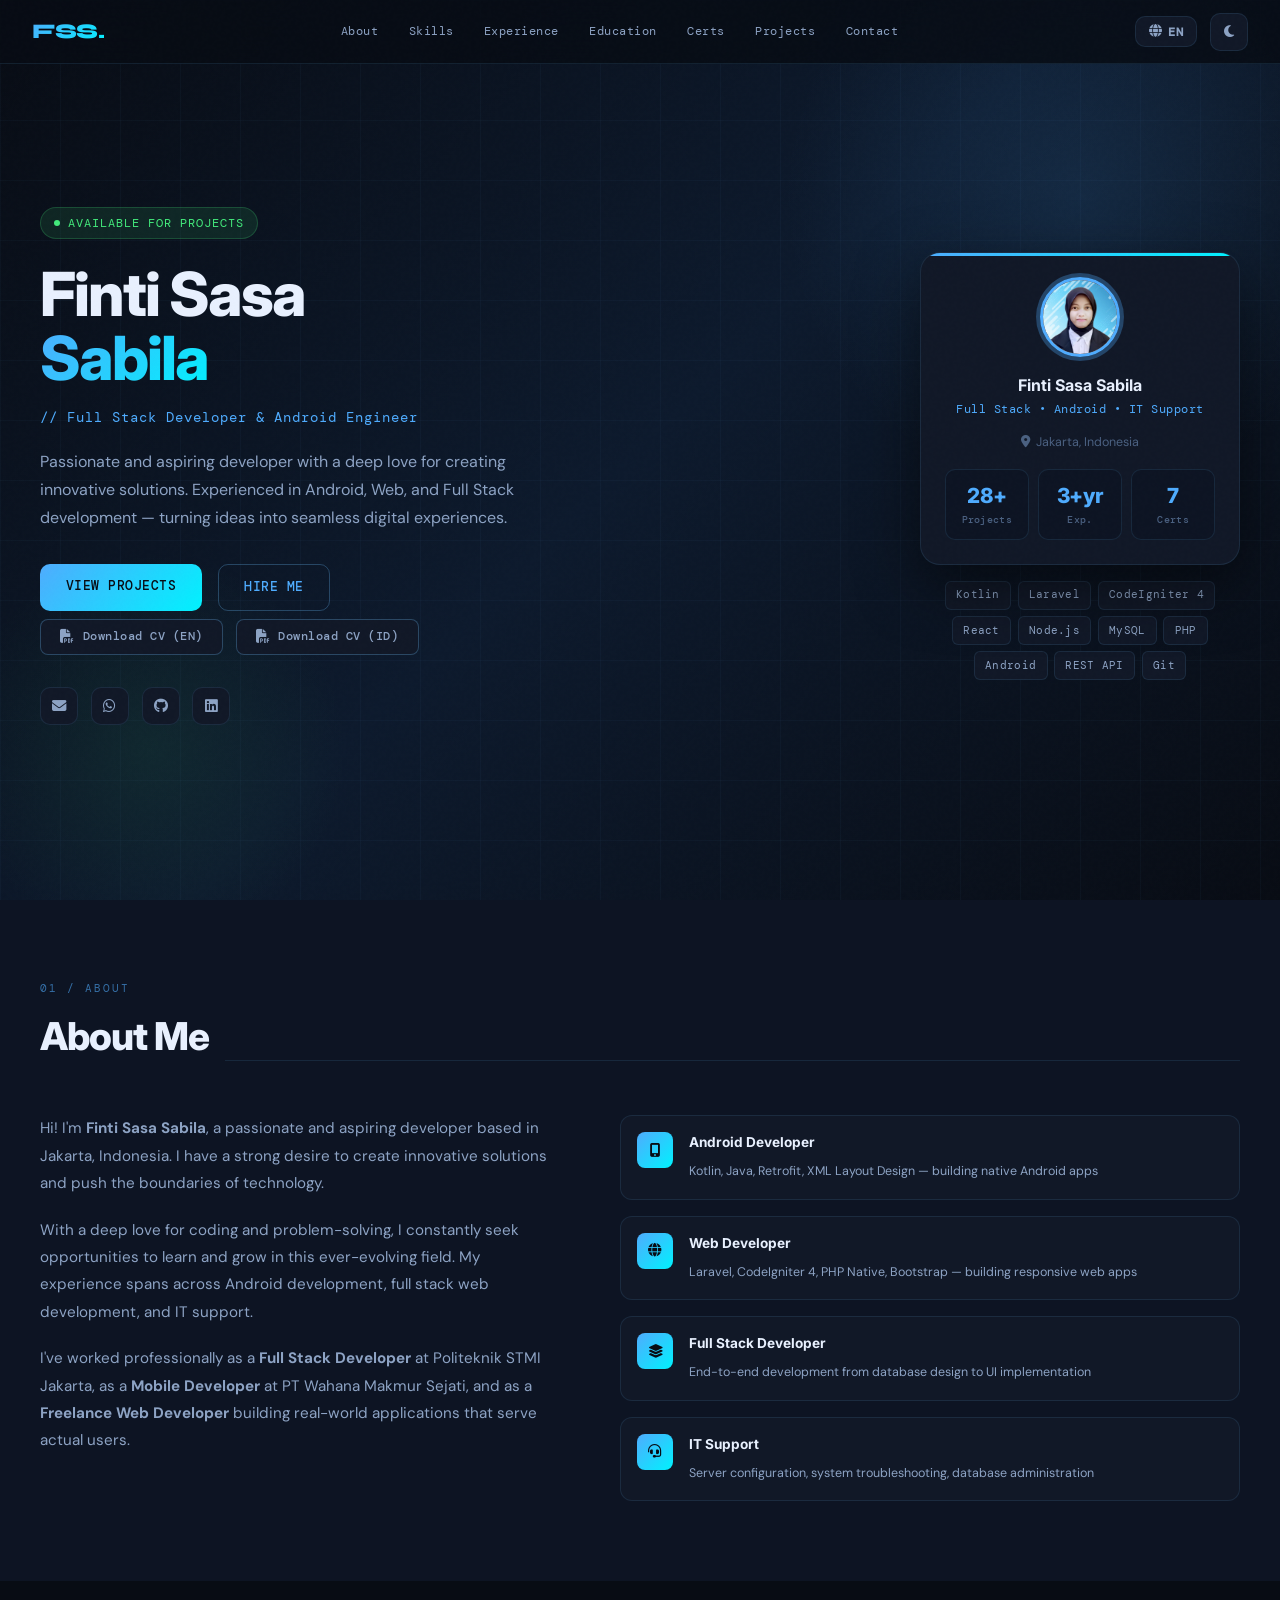
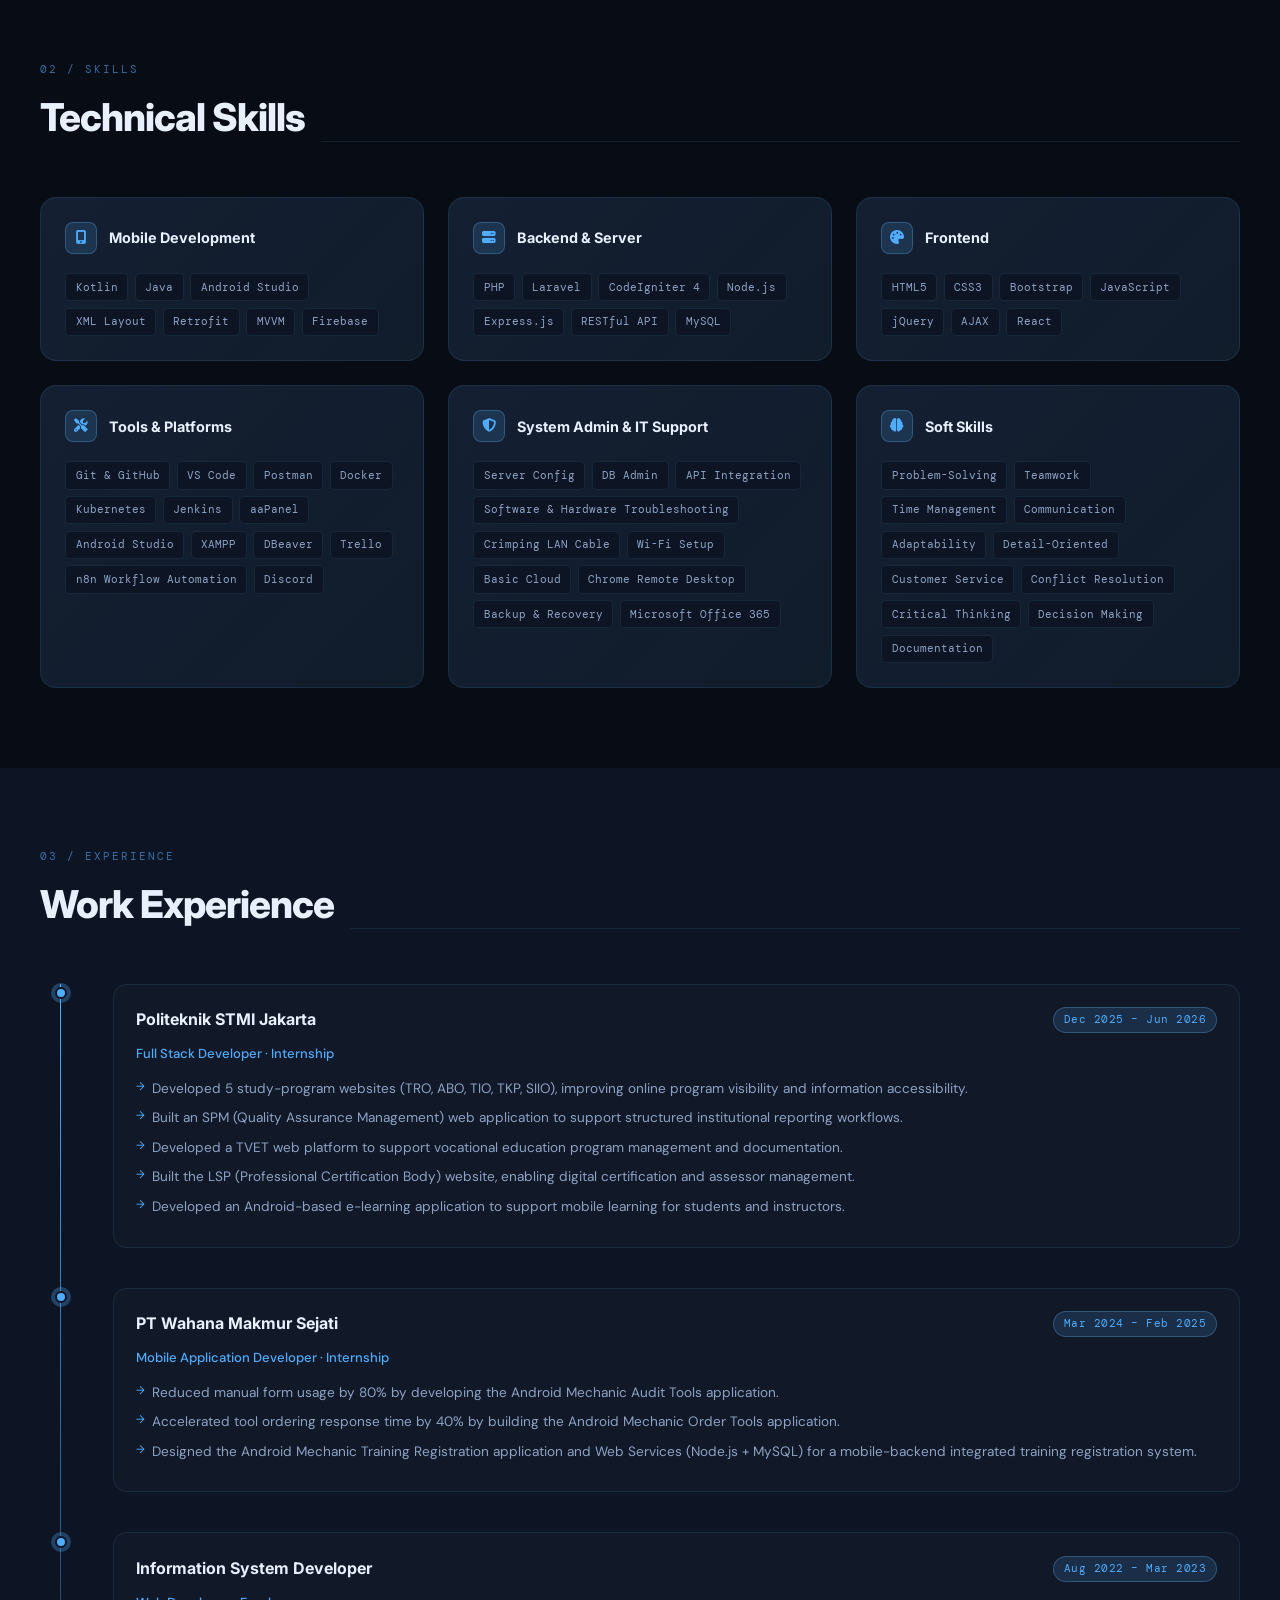
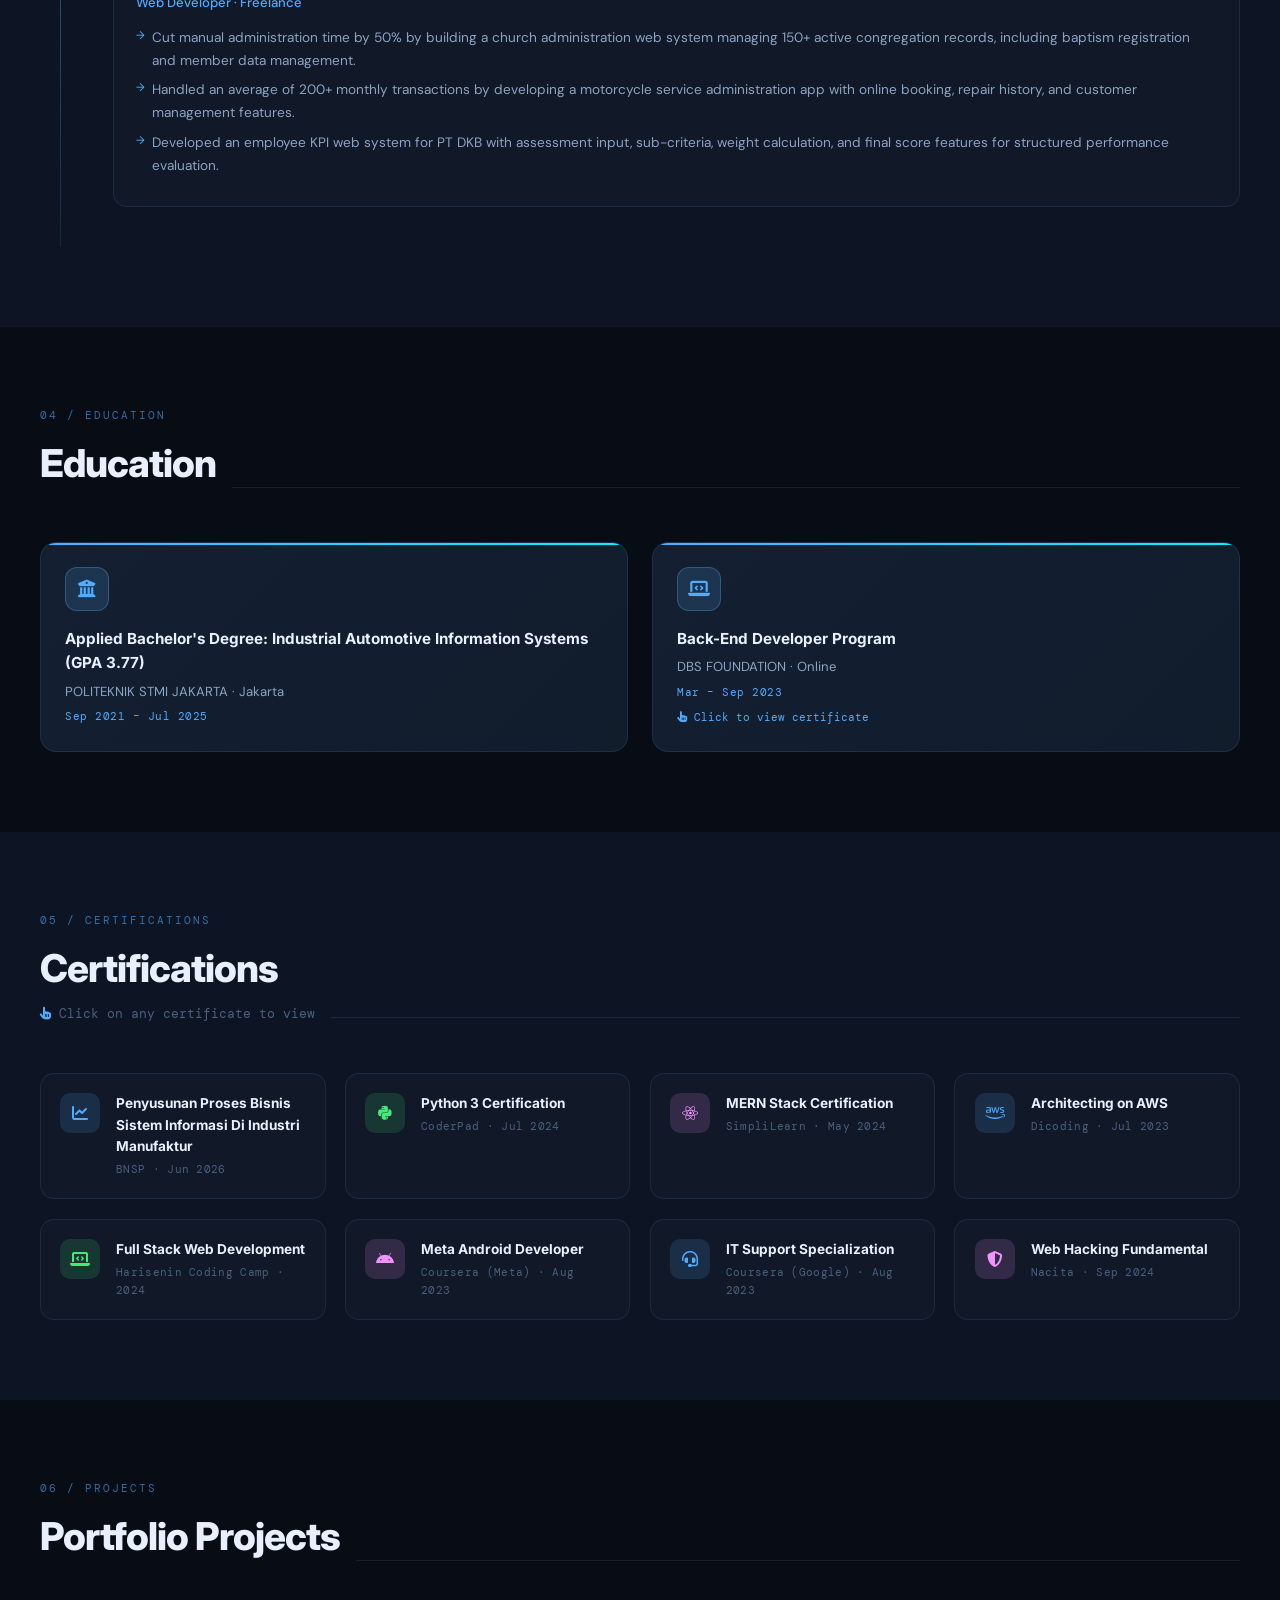
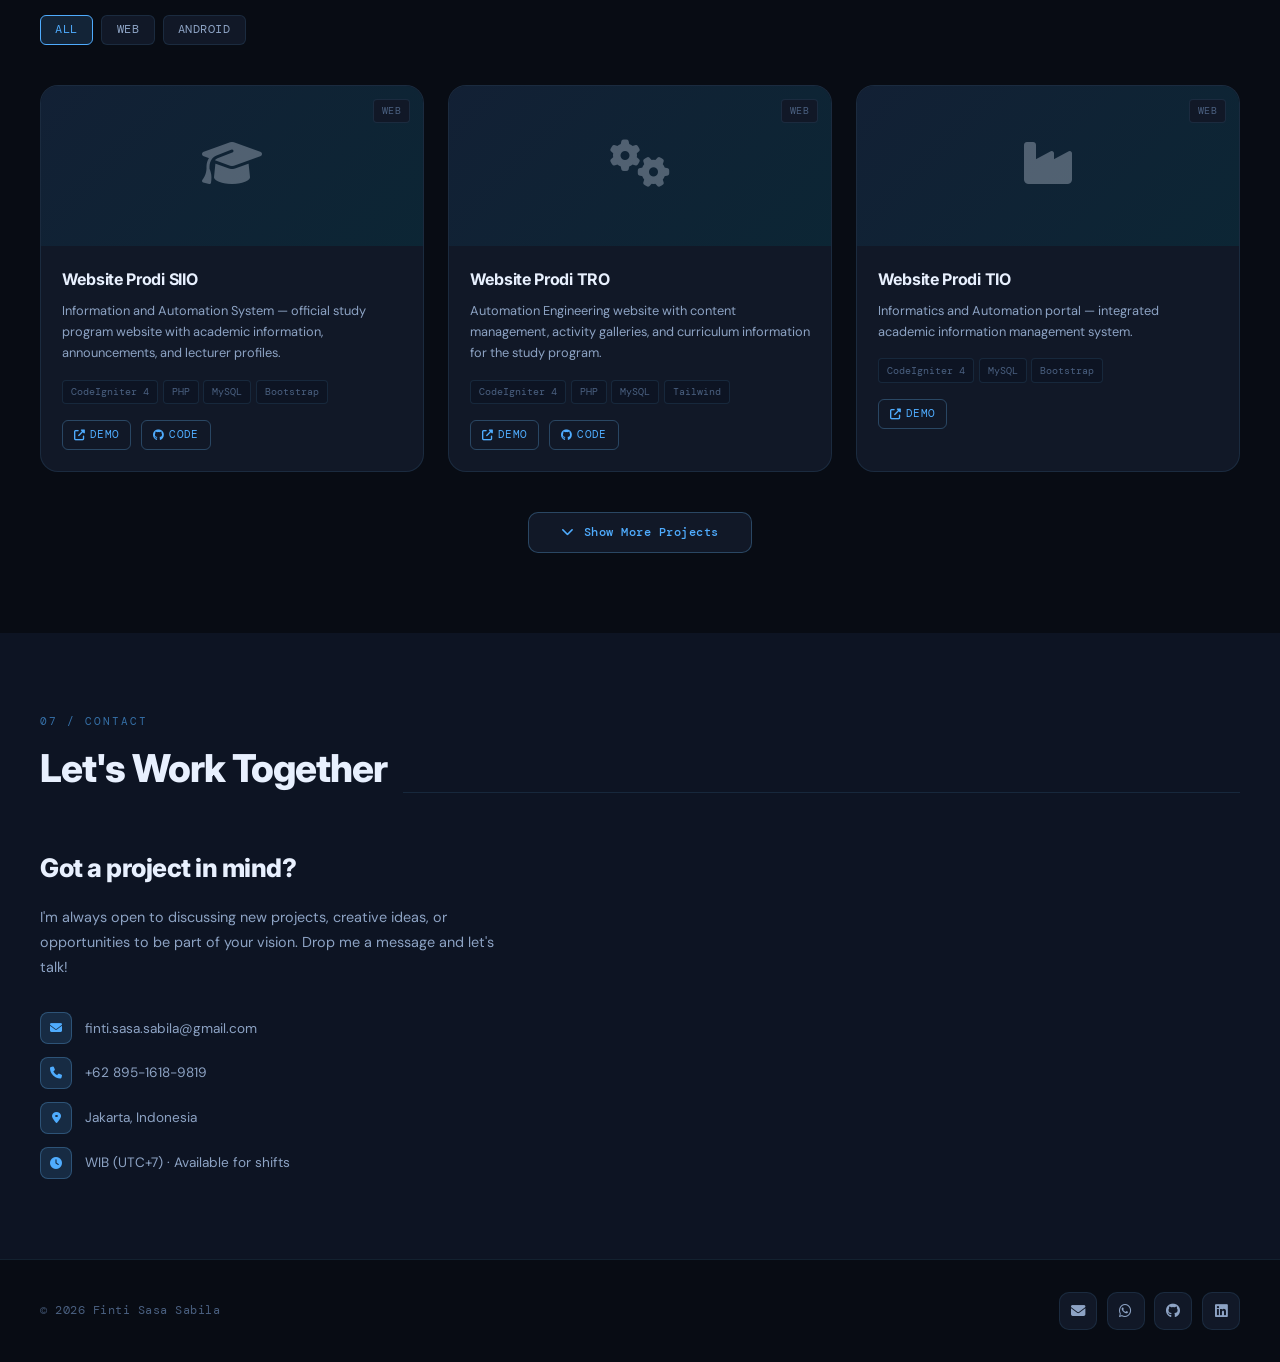
==== commit feecf1f2: "benerin sertif" ====
--- a/index.html
+++ b/index.html
@@ -379,12 +379,14 @@
         <div class="edu-school" data-i18n="edu.school1">POLITEKNIK STMI JAKARTA · Jakarta</div>
         <div class="edu-period">Sep 2021 – Jul 2025</div>
       </div>
-      <div class="edu-card">
+<div class="edu-card" onclick="openCertModal('BackEnd.png', 'Back-End Developer Program - DBS Foundation', 'assets/certificates/BackEnd.png')" style="cursor:pointer;">
         <div class="edu-icon"><i class="fas fa-laptop-code"></i></div>
         <div class="edu-degree" data-i18n="edu.degree2">Back-End Developer Program</div>
         <div class="edu-school" data-i18n="edu.school2">DBS FOUNDATION · Online</div>
         <div class="edu-period">Mar – Sep 2023</div>
-      </div>
+        <div style="margin-top:0.5rem; font-size:0.7rem; color:var(--accent); font-family:var(--font-mono);">
+          <i class="fas fa-hand-pointer"></i> <span data-i18n="edu.clickHint">Click to view certificate</span>
+        </div>
     </div>
   </div>
 </section>
@@ -392,66 +394,101 @@
 <!-- ==================== CERTIFICATIONS ==================== -->
 <section class="cert-section" id="certifications">
   <div class="section-container">
-    <div class="section-header fade-up">
+<div class="section-header fade-up">
       <div>
         <div class="section-number">05 / <span data-i18n="certifications.title">certifications</span></div>
         <h2 class="section-title" data-i18n="certifications.heading">Certifications</h2>
+        <p style="font-size:0.8rem; color:var(--text-muted); margin-top:0.3rem; font-family:var(--font-mono);">
+          <i class="fas fa-hand-pointer" style="color:var(--accent);"></i> 
+          <span data-i18n="certifications.clickHint">Click on any certificate to view</span>
+        </p>
       </div>
       <div class="section-line"></div>
     </div>
     <div class="cert-grid fade-up">
-      <div class="cert-card">
+      <div class="cert-card" onclick="openCertModal('', 'Soon', '')">
         <div class="cert-icon blue"><i class="fas fa-chart-line"></i></div>
         <div>
           <div class="cert-name" data-i18n="cert.name1">Penyusunan Proses Bisnis Sistem Informasi Di Industri Manufaktur</div>
           <div class="cert-org">BNSP · Jun 2026</div>
         </div>
       </div>
-      <div class="cert-card">
+      <div class="cert-card" onclick="openCertModal('python3.png', 'Python 3 Certification - CoderPad', 'assets/certificates/python3.png')">
         <div class="cert-icon green"><i class="fab fa-python"></i></div>
         <div>
           <div class="cert-name">Python 3 Certification</div>
-          <div class="cert-org">CoderPad · <a href="https://github.com/fintisalsabila/Sertifikat/blob/main/Python/Certification.pdf" target="_blank" style="color: var(--accent);">View Certificate</a></div>
-        </div>
-      </div>
-      <div class="cert-card">
+          <div class="cert-org">CoderPad · Jul 2024</div>
+        </div>
+      </div>
+      <div class="cert-card" onclick="openCertModal('mern_stack.png', 'MERN Stack Certification - MongoDB University', 'assets/certificates/mern_stack.png')">
         <div class="cert-icon purple"><i class="fab fa-react"></i></div>
         <div>
           <div class="cert-name">MERN Stack Certification</div>
-          <div class="cert-org">MongoDB University · <a href="https://github.com/fintisalsabila/Sertifikat/blob/main/MERN%20Stack/6250724_1716967891.pdf" target="_blank" style="color: var(--accent);">View Certificate</a></div>
-        </div>
-      </div>
-      <div class="cert-card">
+          <div class="cert-org">SimpliLearn · May 2024</div>
+        </div>
+      </div>
+      <div class="cert-card" onclick="openCertModal('Architecting_on_AWS.pdf', 'Architecting on AWS - Amazon Web Services', 'assets/certificates/Architecting_on_AWS.pdf')">
         <div class="cert-icon blue"><i class="fab fa-aws"></i></div>
         <div>
           <div class="cert-name">Architecting on AWS</div>
-          <div class="cert-org">Amazon Web Services · <a href="https://github.com/fintisalsabila/Sertifikat/blob/main/AWS/Architecting%20in%20AWS.pdf" target="_blank" style="color: var(--accent);">View Certificate</a></div>
-        </div>
-      </div>
-      <div class="cert-card">
+          <div class="cert-org">Dicoding  · Jul 2023</div>
+        </div>
+      </div>
+      <div class="cert-card" onclick="openCertModal('fullstackweb.png', 'Full Stack Web Development - Harisenin Coding Camp', 'assets/certificates/fullstackweb.png')">
         <div class="cert-icon green"><i class="fas fa-laptop-code"></i></div>
         <div>
           <div class="cert-name" data-i18n="cert.name5">Full Stack Web Development</div>
           <div class="cert-org">Harisenin Coding Camp · 2024</div>
         </div>
       </div>
-      <div class="cert-card">
+      <div class="cert-card" onclick="openCertModal('META_ANDROID.png', 'Meta Android Developer - Coursera (Meta)', 'assets/certificates/META_ANDROID.png')">
         <div class="cert-icon purple"><i class="fab fa-android"></i></div>
         <div>
           <div class="cert-name" data-i18n="cert.name6">Meta Android Developer</div>
           <div class="cert-org">Coursera (Meta) · Aug 2023</div>
         </div>
       </div>
-      <div class="cert-card">
+      <div class="cert-card" onclick="openCertModal('IT_SUPPORT.png', 'IT Support Specialization - Coursera (Google)', 'assets/certificates/IT_SUPPORT.png')">
         <div class="cert-icon blue"><i class="fas fa-headset"></i></div>
         <div>
           <div class="cert-name" data-i18n="cert.name7">IT Support Specialization</div>
           <div class="cert-org">Coursera (Google) · Aug 2023</div>
         </div>
       </div>
+      <div class="cert-card" onclick="openCertModal('Web_Hacking_Fundamental.png', 'Web Hacking Fundamental - Nacita', 'assets/certificates/Web_Hacking_Fundamental.png')">
+        <div class="cert-icon purple"><i class="fas fa-shield-alt"></i></div>
+        <div>
+          <div class="cert-name">Web Hacking Fundamental</div>
+          <div class="cert-org">Nacita · Sep 2024</div>
+        </div>
+      </div>
     </div>
   </div>
 </section>
+
+<!-- ==================== CERTIFICATE MODAL ==================== -->
+<div class="cert-modal-overlay" id="certModal">
+  <div class="cert-modal">
+    <div class="cert-modal-header">
+      <h3 class="cert-modal-title" id="certModalTitle">Certificate</h3>
+      <button class="cert-modal-close" onclick="closeCertModal()">
+        <i class="fas fa-times"></i>
+      </button>
+    </div>
+    <div class="cert-modal-body">
+      <div class="cert-modal-content" id="certModalContent">
+        <img src="" alt="Certificate" id="certModalImage">
+        <iframe src="" id="certModalPdf" style="display:none; width:100%; height:500px; border:none;"></iframe>
+      </div>
+    </div>
+    <div class="cert-modal-footer">
+      <a href="#" target="_blank" class="btn-primary" id="certModalDownload" style="font-size:0.7rem; padding:0.5rem 1.2rem; text-decoration:none; display:inline-flex; align-items:center; gap:0.5rem;">
+        <i class="fas fa-download"></i> Download
+      </a>
+      <button class="btn-outline" onclick="closeCertModal()" style="font-size:0.7rem; padding:0.5rem 1.2rem;">Close</button>
+    </div>
+  </div>
+</div>
 
 <!-- ==================== PROJECTS ==================== -->
 <section class="projects-section" id="projects">
@@ -501,7 +538,7 @@
           <div class="project-title">Website Prodi TRO</div>
           <p class="project-desc" data-i18n="project.tro">Automation Engineering website with content management, activity galleries, and curriculum information for the study program.</p>
           <div class="project-stack">
-            <span class="stack-tag">Laravel</span><span class="stack-tag">PHP</span><span class="stack-tag">MySQL</span><span class="stack-tag">Tailwind</span>
+            <span class="stack-tag">CodeIgniter 4</span><span class="stack-tag">PHP</span><span class="stack-tag">MySQL</span><span class="stack-tag">Tailwind</span>
           </div>
           <div class="project-links">
             <a href="http://tro.stmi.ac.id/" target="_blank" rel="noopener noreferrer" class="project-link"><i class="fas fa-external-link-alt"></i> Demo</a>
@@ -540,7 +577,7 @@
           <div class="project-title">Website Prodi TKP</div>
           <p class="project-desc" data-i18n="project.tkp">Construction Engineering study program website with news content management and academic information.</p>
           <div class="project-stack">
-            <span class="stack-tag">PHP</span><span class="stack-tag">MySQL</span><span class="stack-tag">Bootstrap</span>
+            <span class="stack-tag">CodeIgniter 4</span><span class="stack-tag">MySQL</span><span class="stack-tag">Bootstrap</span>
           </div>
           <div class="project-links">
             <a href="http://tkp.stmi.ac.id/" target="_blank" rel="noopener noreferrer" class="project-link"><i class="fas fa-external-link-alt"></i> Demo</a>
@@ -559,7 +596,7 @@
           <div class="project-title">Website Prodi ABO</div>
           <p class="project-desc" data-i18n="project.abo">Online Business Administration portal with student information systems and study program news management.</p>
           <div class="project-stack">
-            <span class="stack-tag">Laravel</span><span class="stack-tag">MySQL</span><span class="stack-tag">Bootstrap</span>
+            <span class="stack-tag">CodeIgniter 4</span><span class="stack-tag">MySQL</span><span class="stack-tag">Bootstrap</span>
           </div>
           <div class="project-links">
             <a href="http://abo.stmi.ac.id/" target="_blank" rel="noopener noreferrer" class="project-link"><i class="fas fa-external-link-alt"></i> Demo</a>
@@ -638,7 +675,7 @@
           <div class="project-title">Key Performance Indicator System</div>
           <p class="project-desc" data-i18n="project.kpi">Monitors and evaluates organizational performance through clear KPIs. Provides dashboards and reports for data-driven decision making.</p>
           <div class="project-stack">
-            <span class="stack-tag">PHP</span><span class="stack-tag">MySQL</span><span class="stack-tag">JavaScript</span><span class="stack-tag">Bootstrap</span>
+            <span class="stack-tag">Laravel</span><span class="stack-tag">MySQL</span><span class="stack-tag">JavaScript</span><span class="stack-tag">Bootstrap</span>
           </div>
           <div class="project-links">
             <a href="#" class="project-link"><i class="fas fa-external-link-alt"></i> Demo</a>
@@ -658,7 +695,7 @@
           <div class="project-title">HarvestHouse (Property Search)</div>
           <p class="project-desc" data-i18n="project.harvest">A modern property search platform that helps users find their ideal homes with advanced filtering and location-based search features.</p>
           <div class="project-stack">
-            <span class="stack-tag">React</span><span class="stack-tag">JavaScript</span><span class="stack-tag">Netlify</span>
+            <span class="stack-tag">HTML</span><span class="stack-tag">JavaScript</span><span class="stack-tag">Netlify</span>
           </div>
           <div class="project-links">
             <a href="https://harveshouse-fintisalsabila.netlify.app/" target="_blank" rel="noopener noreferrer" class="project-link"><i class="fas fa-external-link-alt"></i> Demo</a>
@@ -678,7 +715,7 @@
           <div class="project-title">Sushi Food (Restaurant Order)</div>
           <p class="project-desc" data-i18n="project.sushi">A sleek and modern sushi restaurant ordering platform with an interactive menu, cart system, and seamless ordering experience.</p>
           <div class="project-stack">
-            <span class="stack-tag">React</span><span class="stack-tag">JavaScript</span><span class="stack-tag">CSS3</span><span class="stack-tag">Netlify</span>
+            <span class="stack-tag">HTML</span><span class="stack-tag">JavaScript</span><span class="stack-tag">CSS3</span><span class="stack-tag">Netlify</span>
           </div>
           <div class="project-links">
             <a href="https://sushi-fintisalsabila.netlify.app/" target="_blank" rel="noopener noreferrer" class="project-link"><i class="fas fa-external-link-alt"></i> Demo</a>
@@ -698,7 +735,7 @@
           <div class="project-title">Car Rental Web Application</div>
           <p class="project-desc" data-i18n="project.car">A complete car rental platform with vehicle listings, booking system, availability calendar, and user authentication for seamless car rental experience.</p>
           <div class="project-stack">
-            <span class="stack-tag">React</span><span class="stack-tag">JavaScript</span><span class="stack-tag">Netlify</span>
+            <span class="stack-tag">HTML</span><span class="stack-tag">JavaScript</span><span class="stack-tag">Netlify</span>
           </div>
           <div class="project-links">
             <a href="https://car-rental-fintisalsabila.netlify.app/" target="_blank" rel="noopener noreferrer" class="project-link"><i class="fas fa-external-link-alt"></i> Demo</a>
@@ -738,7 +775,7 @@
           <div class="project-title">Web E-Ticketing</div>
           <p class="project-desc" data-i18n="project.eticket">Complete electronic ticketing system with online ticket purchases, QR code verification, admin dashboard, and real-time sales reports.</p>
           <div class="project-stack">
-            <span class="stack-tag">Laravel</span><span class="stack-tag">MySQL</span><span class="stack-tag">Bootstrap</span><span class="stack-tag">QR Code</span><span class="stack-tag">Midtrans</span>
+            <span class="stack-tag">CodeIgniter 4</span><span class="stack-tag">MySQL</span><span class="stack-tag">Bootstrap</span><span class="stack-tag">QR Code</span><span class="stack-tag">Midtrans</span>
           </div>
           <div class="project-links">
             <a href="#" class="project-link"><i class="fas fa-external-link-alt"></i> Demo</a>
@@ -758,7 +795,7 @@
           <div class="project-title">Kamus Bahasa Daerah (Regional Dictionary)</div>
           <p class="project-desc" data-i18n="project.dictionary">Interactive regional language dictionary web application to preserve and learn various regional languages in Indonesia.</p>
           <div class="project-stack">
-            <span class="stack-tag">React</span><span class="stack-tag">JavaScript</span><span class="stack-tag">Netlify</span>
+            <span class="stack-tag">HTML</span><span class="stack-tag">JavaScript</span><span class="stack-tag">Netlify</span>
           </div>
           <div class="project-links">
             <a href="https://kamus-bahasa-daerah.netlify.app/" target="_blank" rel="noopener noreferrer" class="project-link"><i class="fas fa-external-link-alt"></i> Demo</a>
@@ -778,7 +815,7 @@
           <div class="project-title">STMIDESK (E-Ticketing Android)</div>
           <p class="project-desc" data-i18n="project.stmidesk">STMIDESK is an e-ticketing system designed to simplify event or service ticketing. It offers a secure, user-friendly platform for managing ticket sales and access, making the process convenient for both organizers and users.</p>
           <div class="project-stack">
-            <span class="stack-tag">Kotlin</span><span class="stack-tag">Android</span><span class="stack-tag">Retrofit</span><span class="stack-tag">Firebase</span>
+            <span class="stack-tag">Java</span><span class="stack-tag">Android</span><span class="stack-tag">Retrofit</span><span class="stack-tag">Firebase</span>
           </div>
           <div class="project-links">
             <a href="#" class="project-link"><i class="fab fa-google-play"></i> Play Store</a>
@@ -787,7 +824,7 @@
         </div>
       </div>
 
-      <!-- Project 17: Audit Tools Bengkel APP -->
+      <!-- Project 17: Audit Tools Bengkel -->
       <div class="project-card" data-category="android" style="display:none;">
         <div class="project-img">
           <div class="project-img-gradient"></div>
@@ -795,7 +832,7 @@
           <span class="project-type-tag">Android</span>
         </div>
         <div class="project-body">
-          <div class="project-title">Audit Tools Bengkel APP</div>
+          <div class="project-title">Audit Tools Bengkel</div>
           <p class="project-desc" data-i18n="project.audit">This mobile app helps automotive workshops conduct regular audits to ensure compliance with standards. It simplifies the inspection process, identifies areas for improvement, and generates detailed audit reports.</p>
           <div class="project-stack">
             <span class="stack-tag">Kotlin</span><span class="stack-tag">Android</span><span class="stack-tag">Retrofit</span><span class="stack-tag">REST API</span>
@@ -807,7 +844,7 @@
         </div>
       </div>
 
-      <!-- Project 18: Order Tools Bengkel APP -->
+      <!-- Project 18: Order Tools Bengkel -->
       <div class="project-card" data-category="android" style="display:none;">
         <div class="project-img">
           <div class="project-img-gradient"></div>
@@ -815,7 +852,7 @@
           <span class="project-type-tag">Android</span>
         </div>
         <div class="project-body">
-          <div class="project-title">Order Tools Bengkel APP</div>
+          <div class="project-title">Order Tools Bengkel</div>
           <p class="project-desc" data-i18n="project.order">This application helps automotive workshops manage tool orders and inventory efficiently. It ensures that essential tools are always available, streamlining operations and minimizing downtime.</p>
           <div class="project-stack">
             <span class="stack-tag">Kotlin</span><span class="stack-tag">Android</span><span class="stack-tag">Retrofit</span><span class="stack-tag">MySQL</span>
@@ -827,7 +864,7 @@
         </div>
       </div>
 
-      <!-- Project 19: Training Mekanik APP -->
+      <!-- Project 19: Training Mekanik -->
       <div class="project-card" data-category="android" style="display:none;">
         <div class="project-img">
           <div class="project-img-gradient"></div>
@@ -835,7 +872,7 @@
           <span class="project-type-tag">Android</span>
         </div>
         <div class="project-body">
-          <div class="project-title">Training Mekanik APP</div>
+          <div class="project-title">Training Mekanik</div>
           <p class="project-desc" data-i18n="project.training">A dedicated app for managing mechanic training programs. It allows mechanics to register for courses, track progress, and access training materials, supporting skill development and certification.</p>
           <div class="project-stack">
             <span class="stack-tag">Kotlin</span><span class="stack-tag">Android</span><span class="stack-tag">Node.js</span><span class="stack-tag">MySQL</span>
--- a/style.css
+++ b/style.css
@@ -809,6 +809,34 @@
   letter-spacing: 0.5px;
 }
 
+/* Education card clickable */
+.edu-card[onclick] {
+  cursor: pointer;
+  transition: all 0.3s ease;
+}
+
+.edu-card[onclick]:hover {
+  transform: translateY(-4px);
+  border-color: var(--accent);
+  box-shadow: 0 12px 35px var(--glow-strong);
+}
+
+/* Certifications click hint */
+.cert-section .section-header p {
+  animation: fadeInUp 0.6s ease;
+}
+
+@keyframes fadeInUp {
+  from {
+    opacity: 0;
+    transform: translateY(10px);
+  }
+  to {
+    opacity: 1;
+    transform: translateY(0);
+  }
+}
+
 /* ==================== CERTIFICATIONS ==================== */
 .cert-section { background: var(--bg-secondary); }
 .cert-grid {
@@ -1226,6 +1254,173 @@
   .hero-actions .btn-outline {
     text-align: center;
     width: 100%;
+  }
+}
+
+/* ==================== CERTIFICATE MODAL ==================== */
+.cert-modal-overlay {
+  display: none;
+  position: fixed;
+  inset: 0;
+  background: rgba(0,0,0,0.85);
+  backdrop-filter: blur(8px);
+  z-index: 2000;
+  align-items: center;
+  justify-content: center;
+  padding: 2rem;
+  animation: fadeIn 0.3s ease;
+}
+
+.cert-modal-overlay.open {
+  display: flex;
+}
+
+@keyframes fadeIn {
+  from { opacity: 0; transform: scale(0.95); }
+  to { opacity: 1; transform: scale(1); }
+}
+
+.cert-modal {
+  background: var(--bg-card);
+  border: 1px solid var(--border);
+  border-radius: 20px;
+  width: 100%;
+  max-width: 900px;
+  max-height: 90vh;
+  overflow: hidden;
+  box-shadow: 0 25px 60px rgba(0,0,0,0.6);
+}
+
+.cert-modal-header {
+  padding: 1.2rem 1.5rem;
+  border-bottom: 1px solid var(--border);
+  display: flex;
+  align-items: center;
+  justify-content: space-between;
+}
+
+.cert-modal-title {
+  font-family: var(--font-heading);
+  font-size: 1.1rem;
+  font-weight: 700;
+  color: var(--text-primary);
+  margin: 0;
+}
+
+.cert-modal-close {
+  width: 36px;
+  height: 36px;
+  border-radius: 8px;
+  border: 1px solid var(--border);
+  background: transparent;
+  color: var(--text-secondary);
+  cursor: pointer;
+  display: flex;
+  align-items: center;
+  justify-content: center;
+  font-size: 1rem;
+  transition: all 0.2s;
+}
+
+.cert-modal-close:hover {
+  border-color: var(--accent-red);
+  color: var(--accent-red);
+  background: rgba(248,113,113,0.1);
+}
+
+.cert-modal-body {
+  padding: 1.5rem;
+  overflow-y: auto;
+  max-height: calc(90vh - 140px);
+}
+
+.cert-modal-content {
+  display: flex;
+  align-items: center;
+  justify-content: center;
+  min-height: 300px;
+  background: var(--bg-secondary);
+  border-radius: 12px;
+  overflow: hidden;
+}
+
+.cert-modal-content img {
+  width: 100%;
+  height: auto;
+  max-height: 600px;
+  object-fit: contain;
+}
+
+.cert-modal-content iframe {
+  width: 100%;
+  height: 500px;
+  border: none;
+}
+
+.cert-modal-footer {
+  padding: 1rem 1.5rem;
+  border-top: 1px solid var(--border);
+  display: flex;
+  justify-content: flex-end;
+  gap: 0.8rem;
+}
+
+/* Certificate Card Hover Effect */
+.cert-card {
+  cursor: pointer;
+  transition: all 0.3s ease;
+}
+
+.cert-card:hover {
+  transform: translateY(-4px) scale(1.02);
+  box-shadow: 0 12px 35px var(--glow-strong);
+  border-color: var(--accent);
+}
+
+/* Responsive */
+@media (max-width: 768px) {
+  .cert-modal {
+    max-width: 100%;
+    margin: 1rem;
+  }
+  
+  .cert-modal-body {
+    padding: 1rem;
+    max-height: calc(90vh - 120px);
+  }
+  
+  .cert-modal-content {
+    min-height: 200px;
+  }
+  
+  .cert-modal-content img {
+    max-height: 400px;
+  }
+  
+  .cert-modal-content iframe {
+    height: 350px;
+  }
+}
+
+@media (max-width: 480px) {
+  .cert-modal-overlay {
+    padding: 0.5rem;
+  }
+  
+  .cert-modal-header {
+    padding: 0.8rem 1rem;
+  }
+  
+  .cert-modal-title {
+    font-size: 0.9rem;
+  }
+  
+  .cert-modal-content img {
+    max-height: 300px;
+  }
+  
+  .cert-modal-content iframe {
+    height: 250px;
   }
 }
 
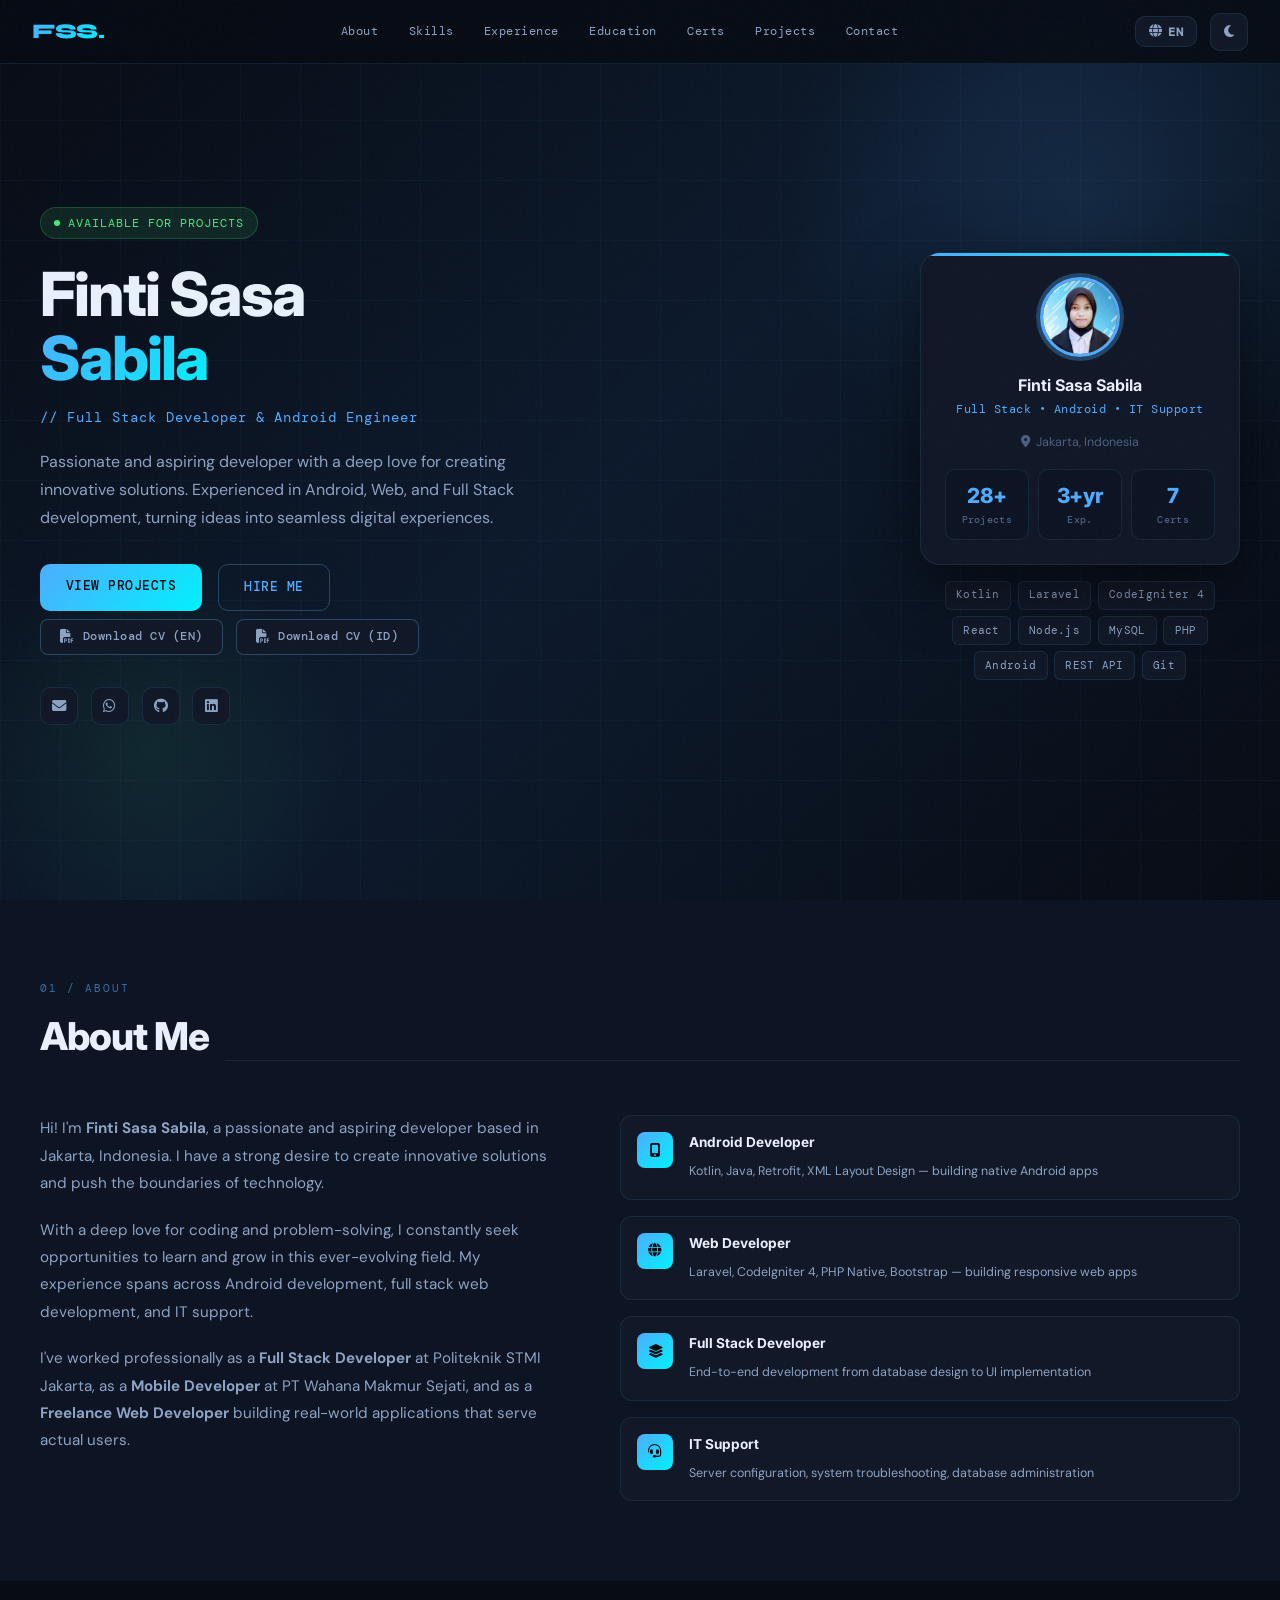
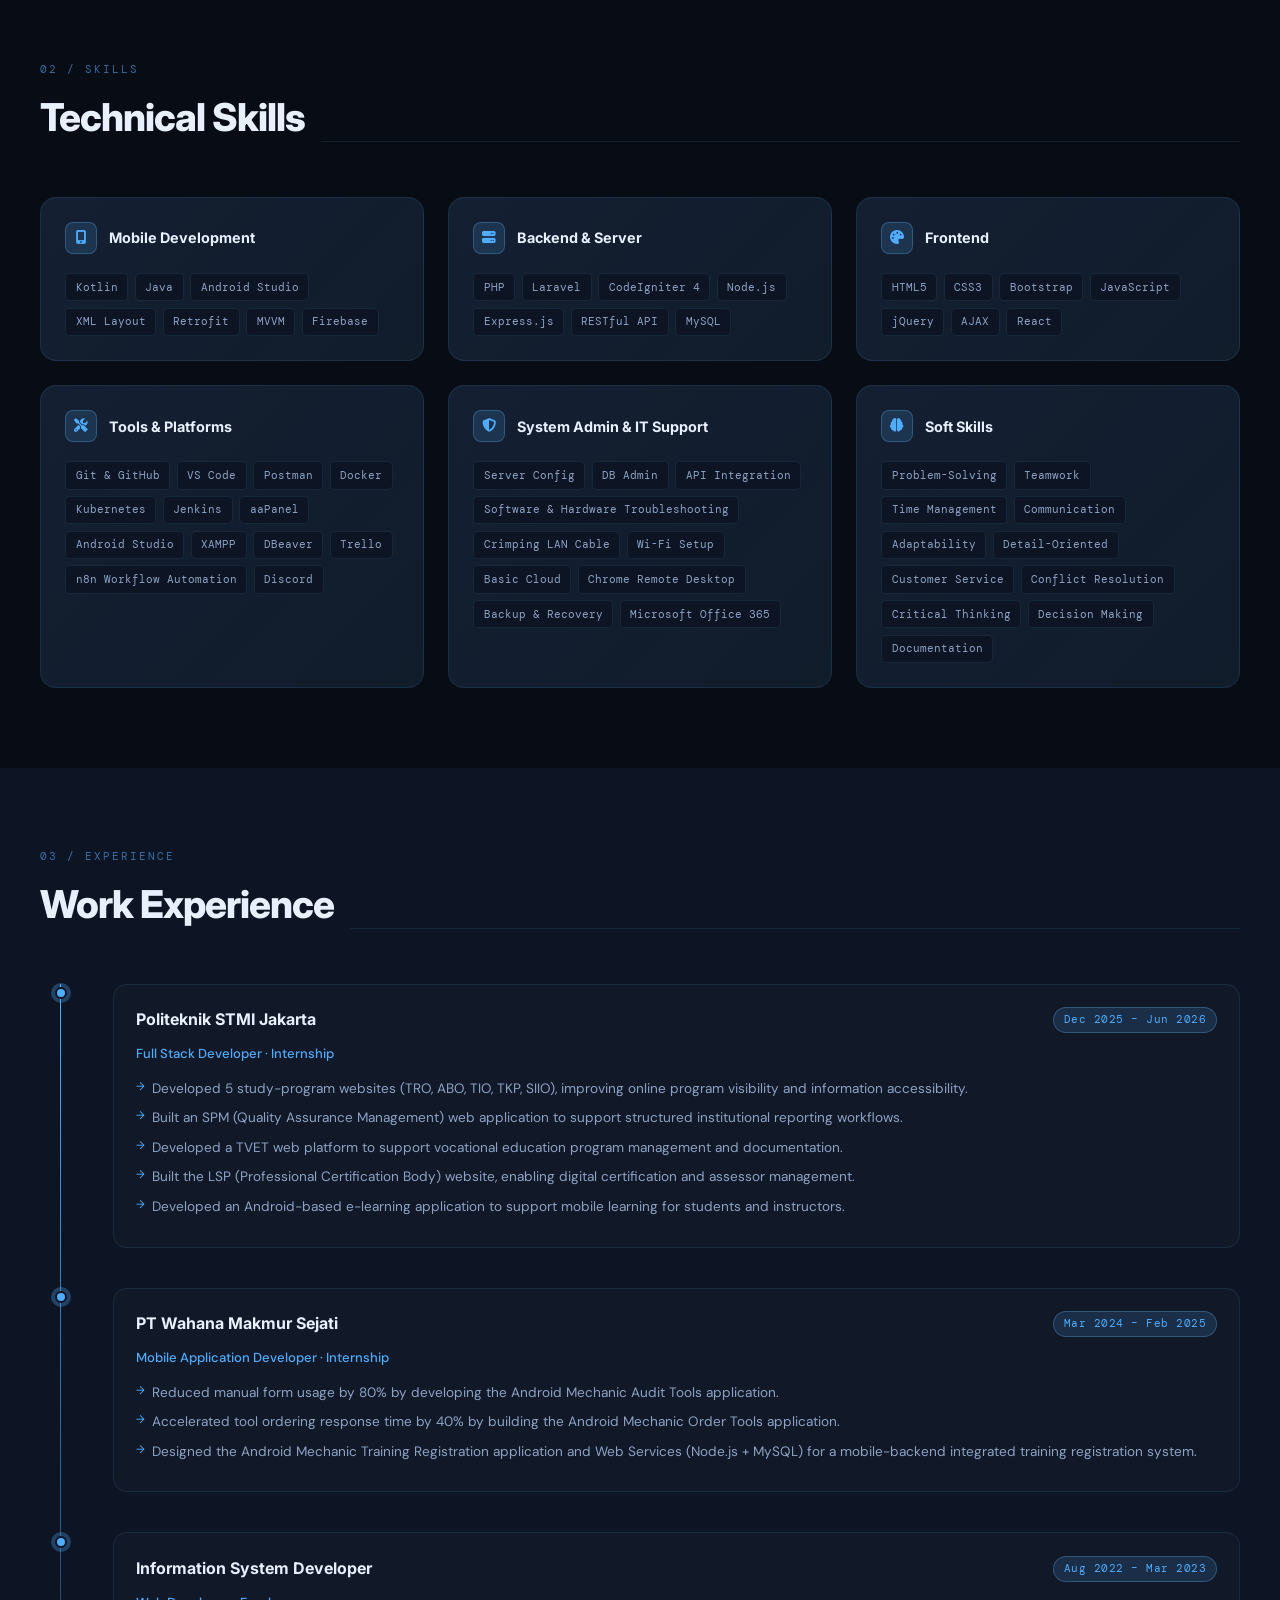
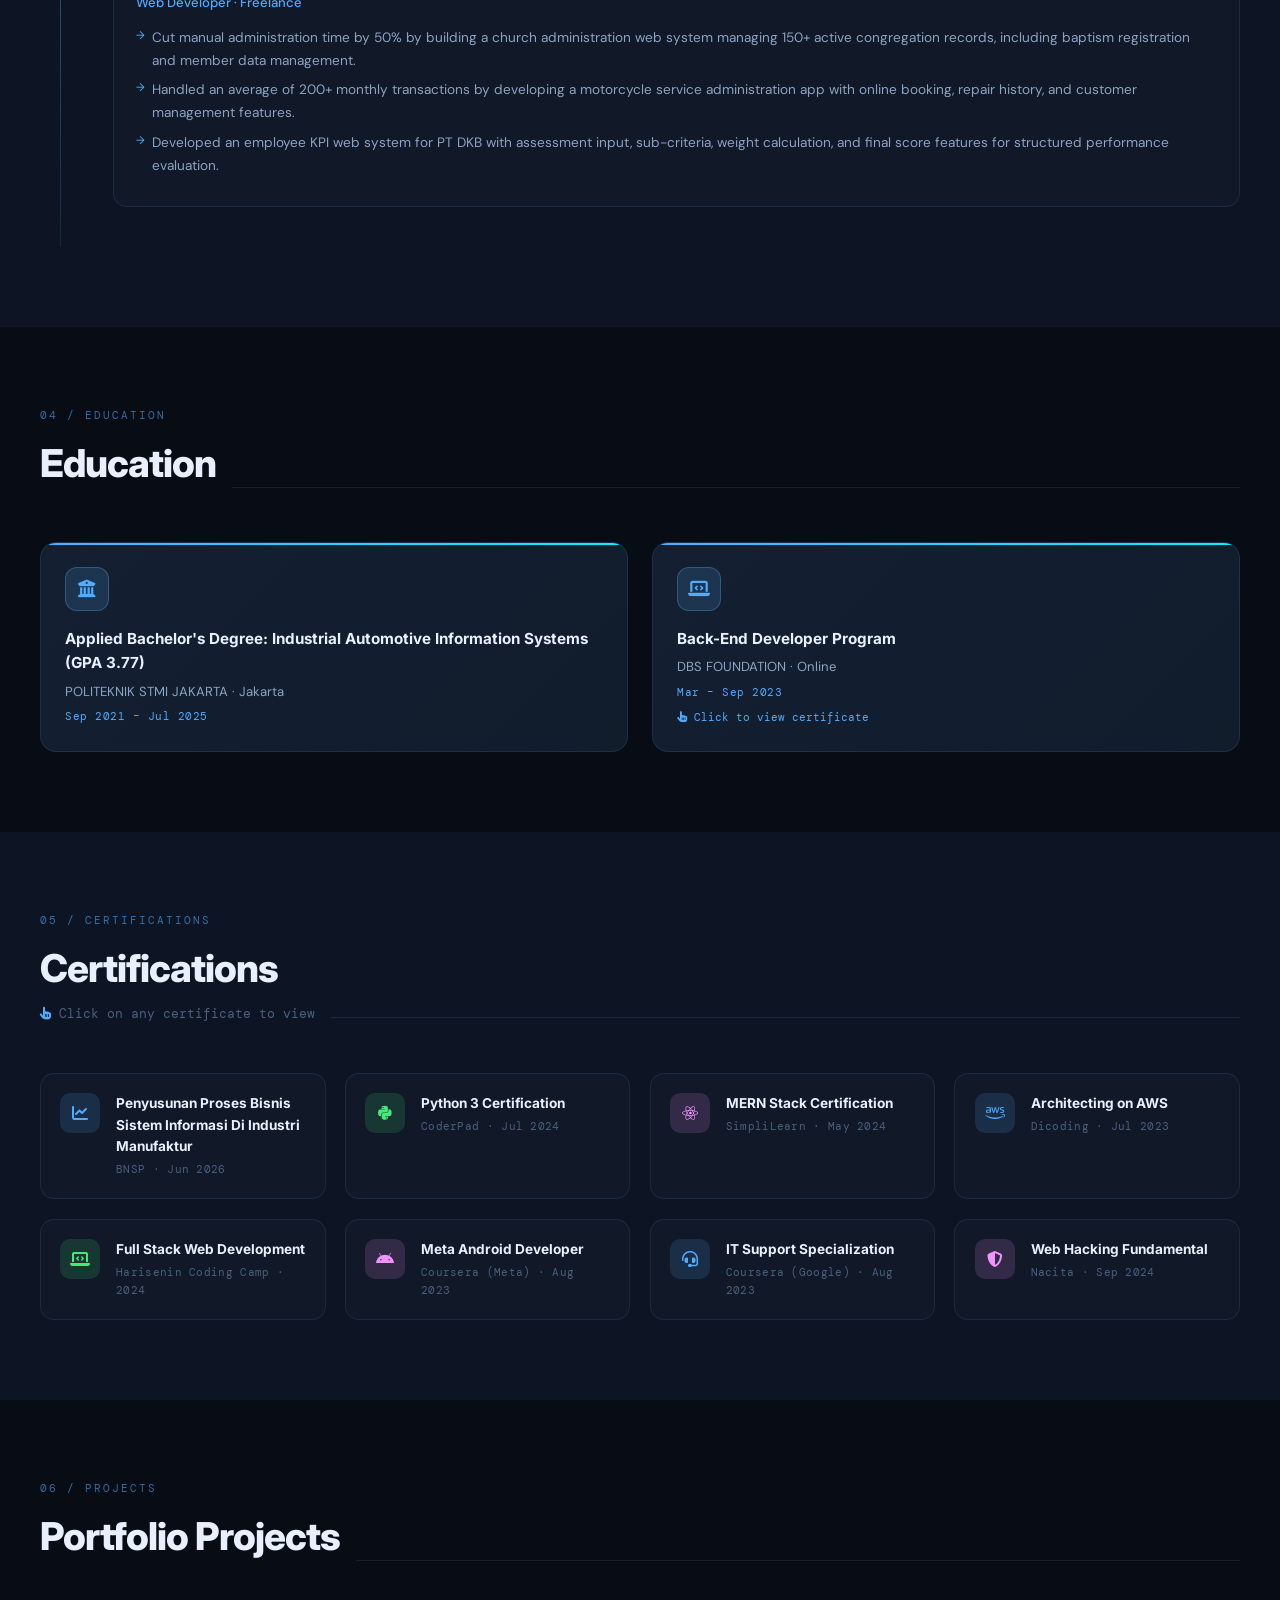
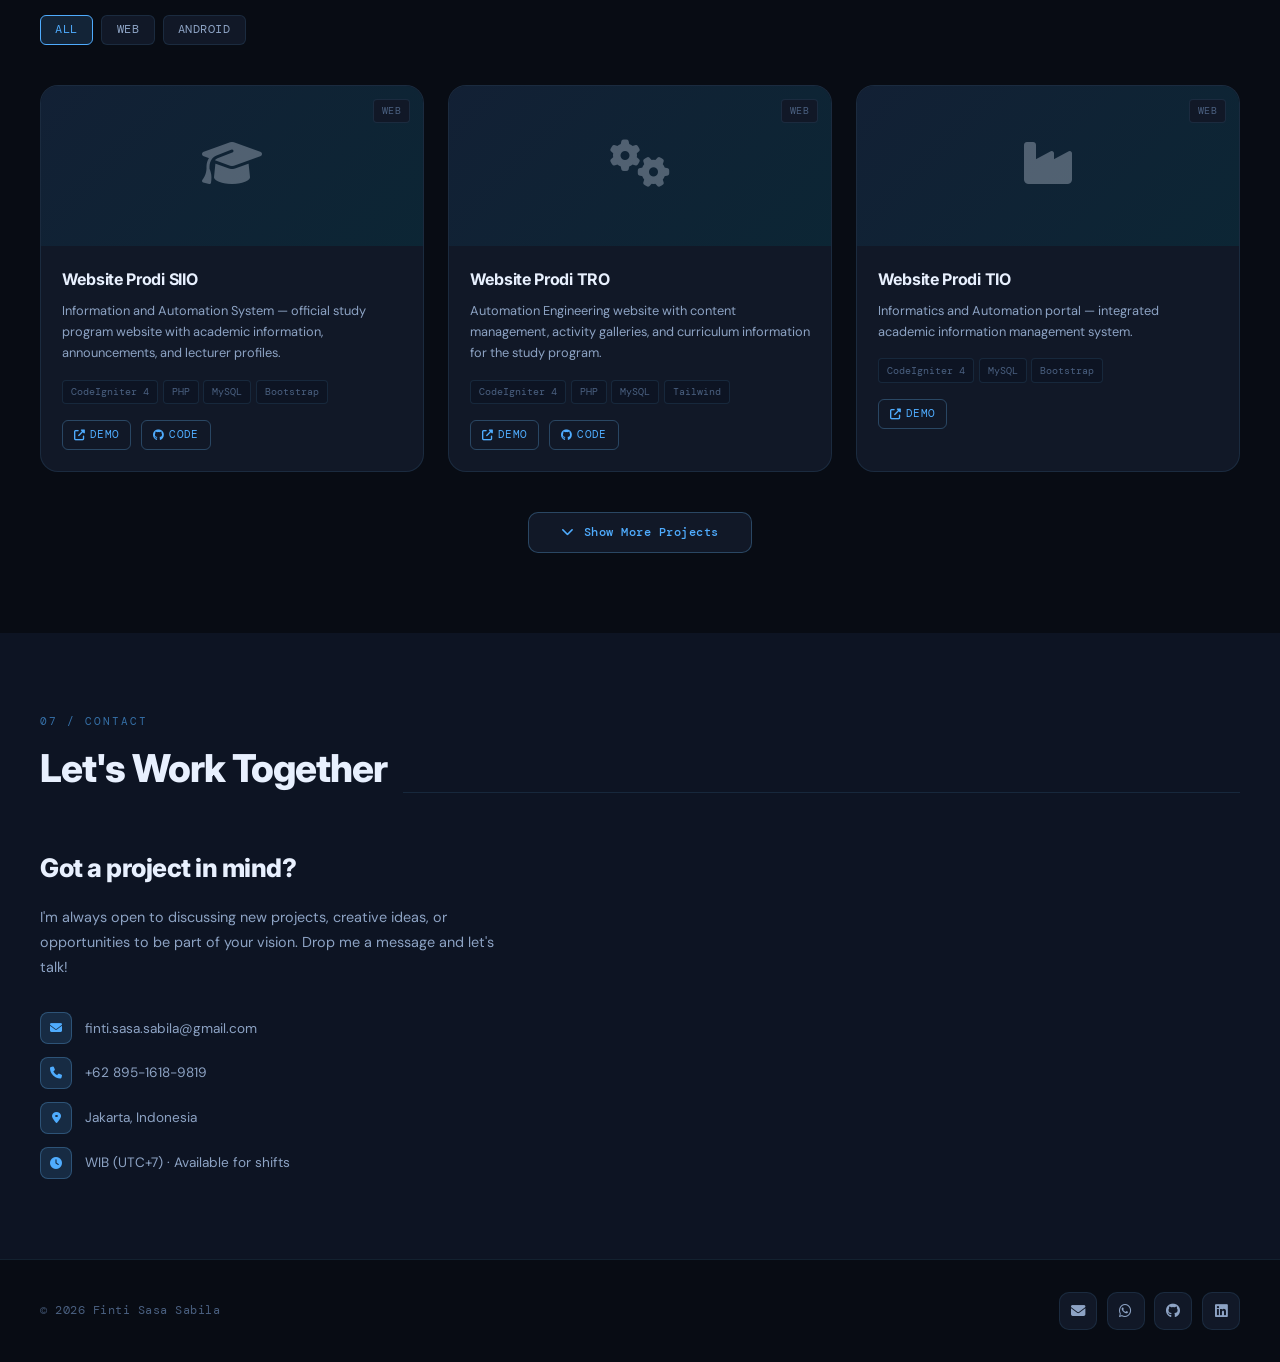
==== commit de587af1: "typo" ====
--- a/index.html
+++ b/index.html
@@ -68,7 +68,7 @@
       </h1>
       <p class="hero-subtitle" data-i18n="hero.subtitle">// Full Stack Developer & Android Engineer</p>
       <p class="hero-desc" data-i18n="hero.desc">
-        Passionate and aspiring developer with a deep love for creating innovative solutions. Experienced in Android, Web, and Full Stack development — turning ideas into seamless digital experiences.
+        Passionate and aspiring developer with a deep love for creating innovative solutions. Experienced in Android, Web, and Full Stack development, turning ideas into seamless digital experiences.
       </p>
       <div class="hero-actions">
         <a href="#projects" class="btn-primary" data-i18n="hero.viewProjects">View Projects</a>
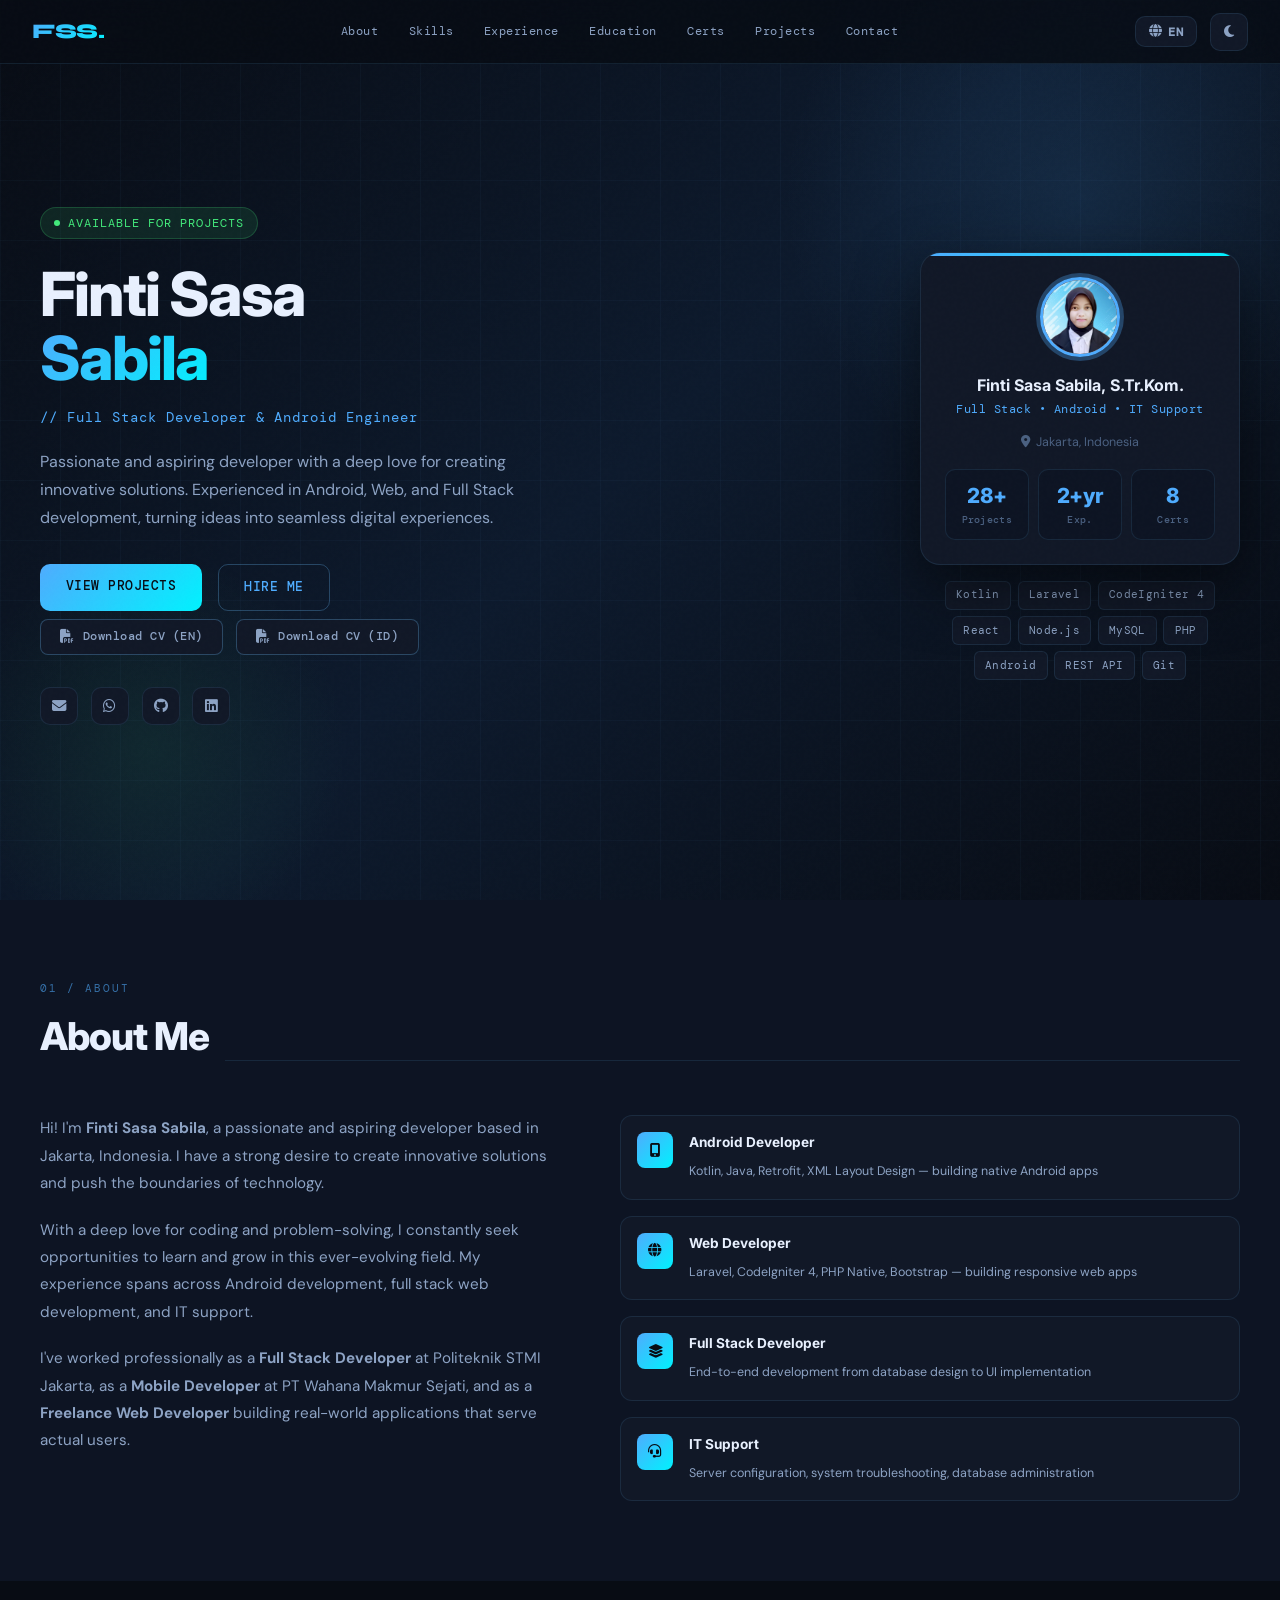
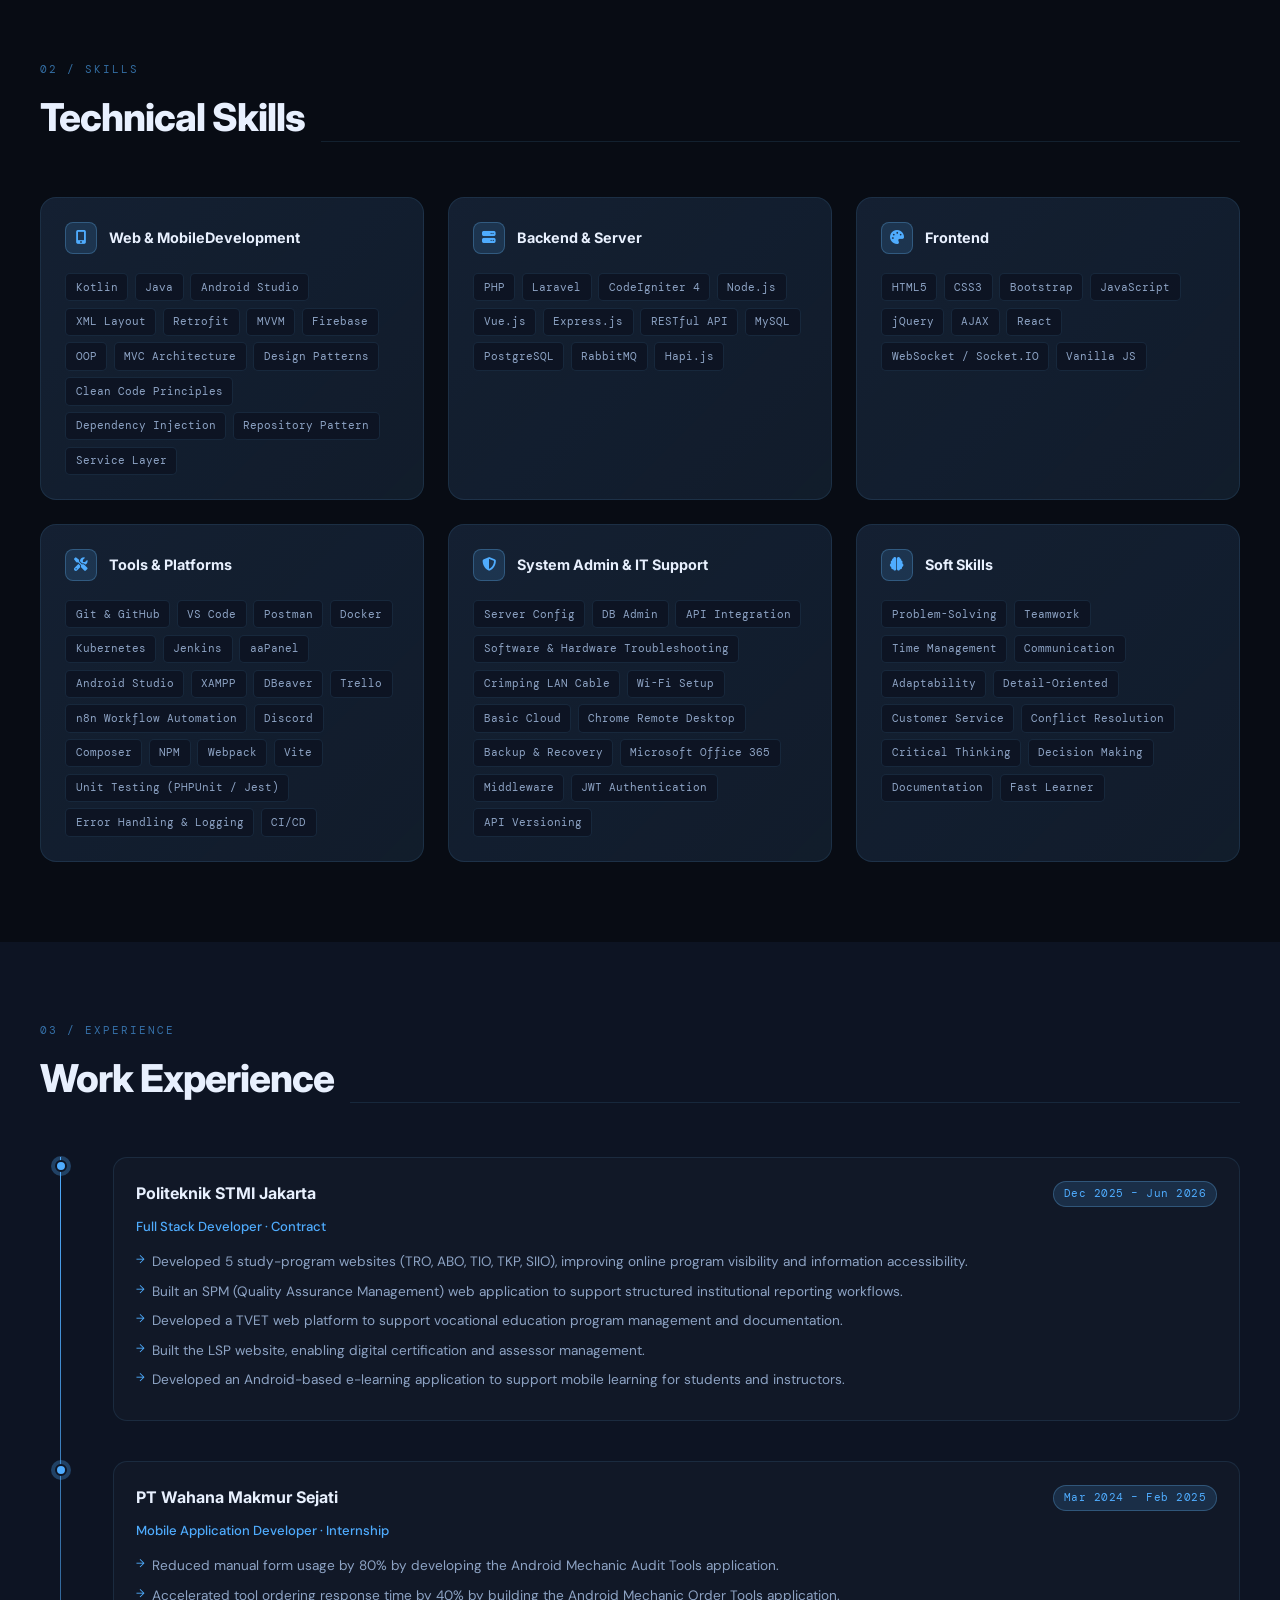
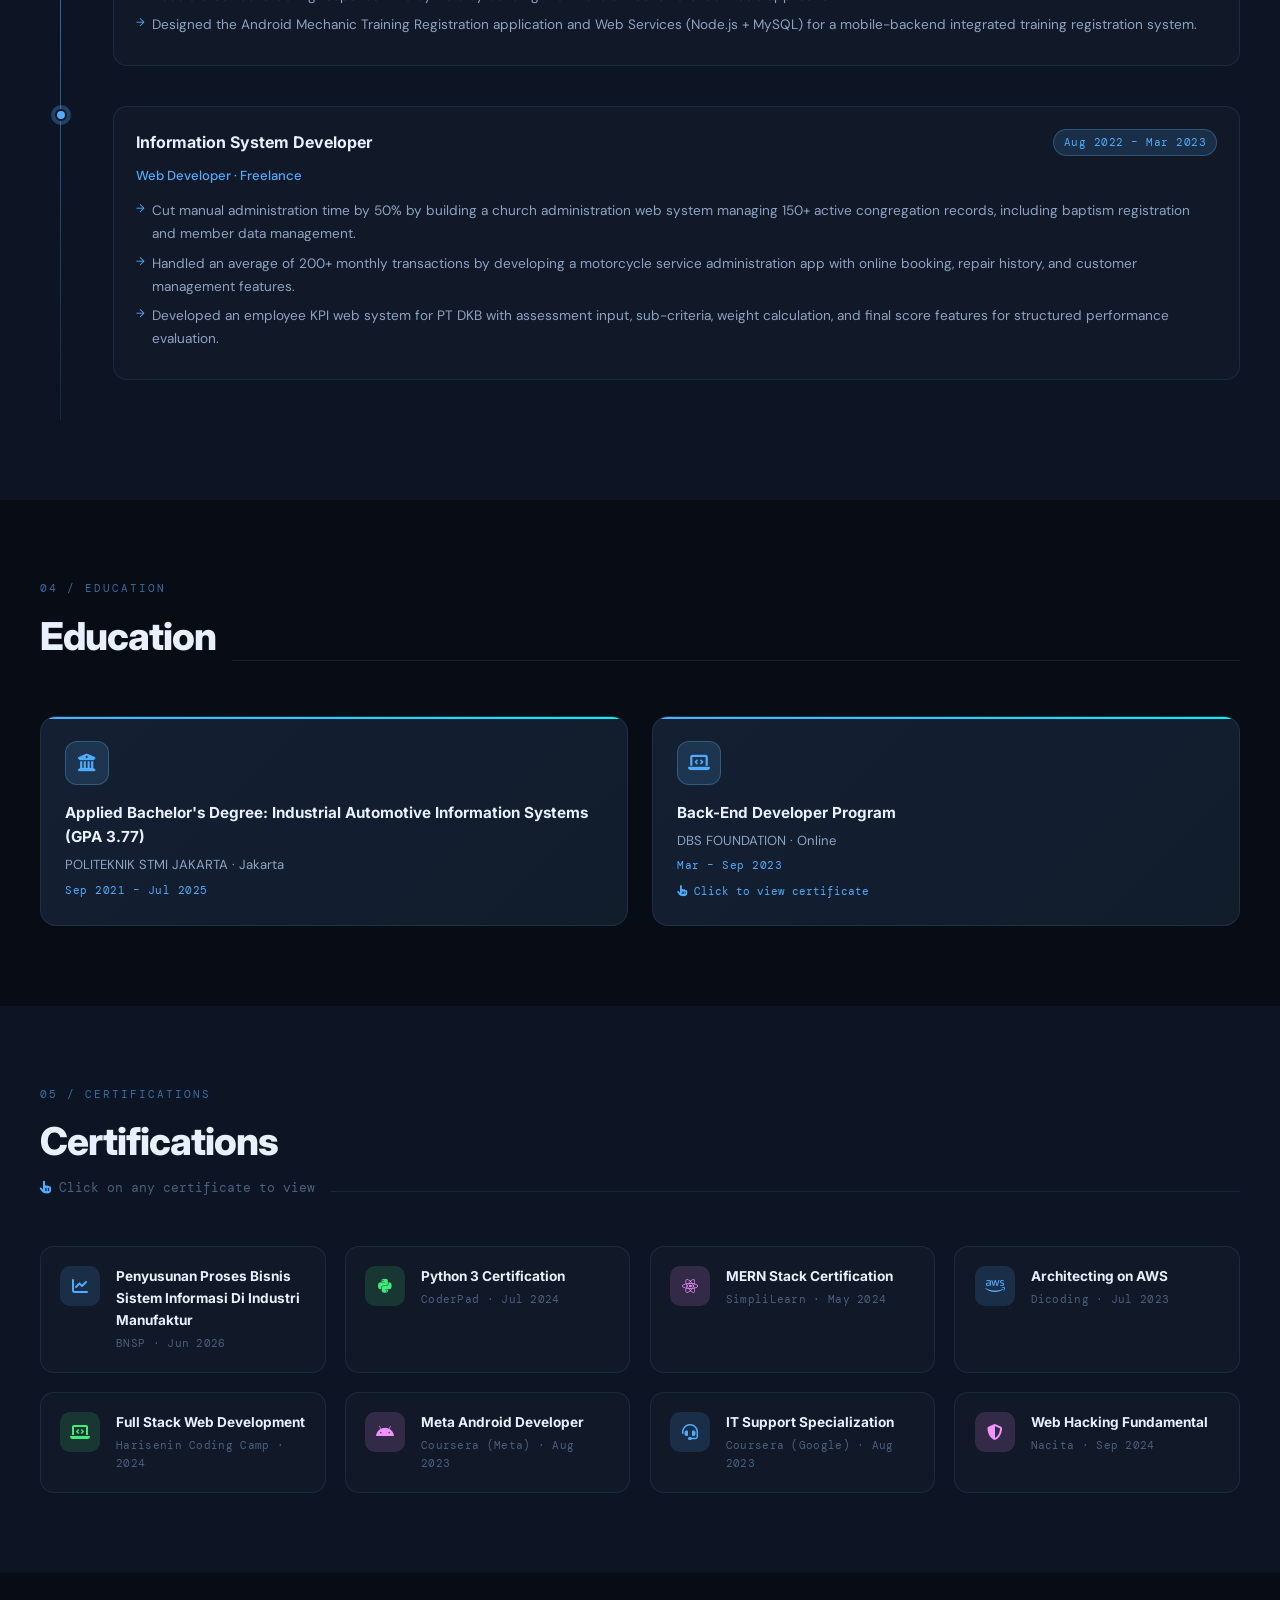
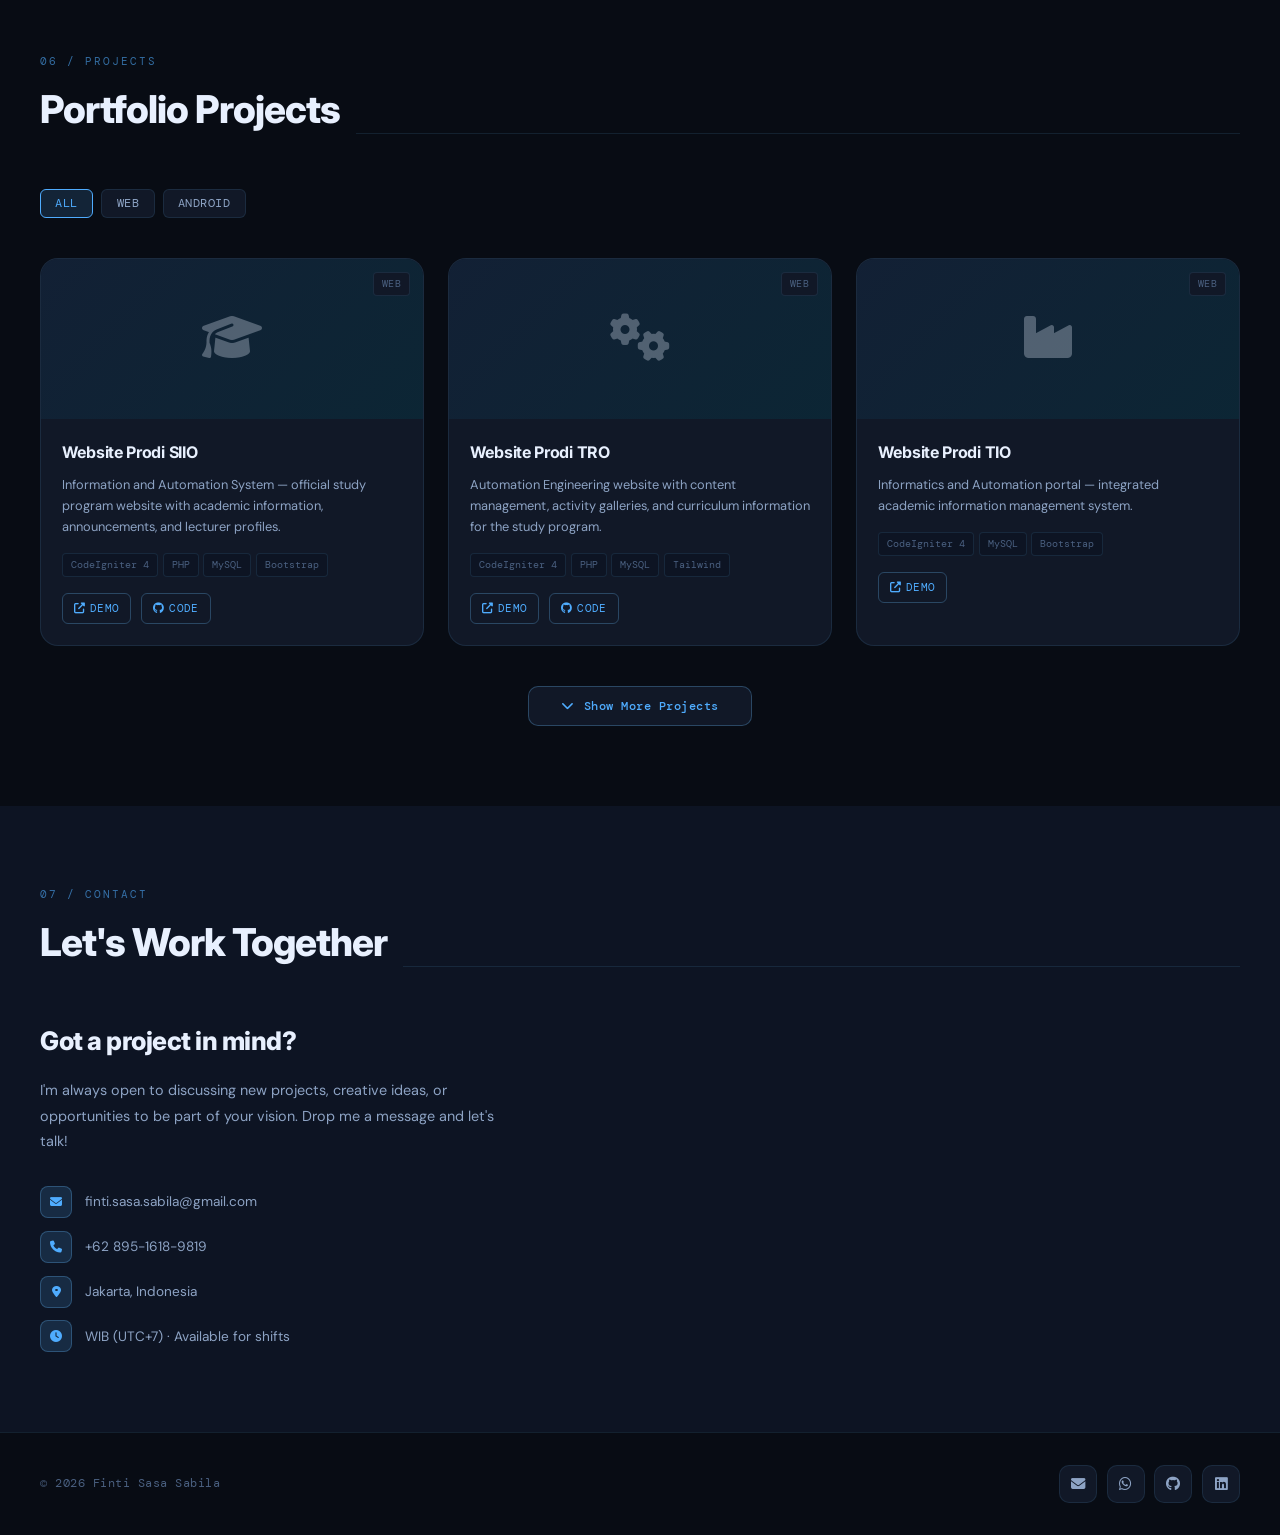
==== commit 336cd6bd: "major update" ====
--- a/index.html
+++ b/index.html
@@ -93,7 +93,7 @@
     <div class="hero-visual">
       <div class="profile-card">
         <img src="assets/finti.jpg" alt="Finti Sasa Sabila" class="profile-avatar" onerror="this.src='https://via.placeholder.com/80x80?text=FSS'">
-        <div class="profile-name">Finti Sasa Sabila</div>
+        <div class="profile-name">Finti Sasa Sabila, S.Tr.Kom.</div>
         <div class="profile-role" data-i18n="hero.role">Full Stack • Android • IT Support</div>
         <div class="profile-location"><i class="fas fa-map-marker-alt"></i> <span data-i18n="hero.location">Jakarta, Indonesia</span></div>
         <div class="stats-row">
@@ -102,11 +102,11 @@
             <div class="stat-label" data-i18n="hero.projects">Projects</div>
           </div>
           <div class="stat-item">
-            <div class="stat-num">3+yr</div>
+            <div class="stat-num">2+yr</div>
             <div class="stat-label" data-i18n="hero.exp">Exp.</div>
           </div>
           <div class="stat-item">
-            <div class="stat-num">7</div>
+            <div class="stat-num">8</div>
             <div class="stat-label" data-i18n="hero.certs">Certs</div>
           </div>
         </div>
@@ -191,7 +191,7 @@
       <div class="skill-category">
         <div class="skill-cat-header">
           <div class="skill-cat-icon"><i class="fas fa-mobile-alt"></i></div>
-          <span class="skill-cat-name" data-i18n="skills.mobile">Mobile Development</span>
+          <span class="skill-cat-name" data-i18n="skills.mobile">Web & MobileDevelopment</span>
         </div>
         <div class="skill-tags">
           <span class="skill-tag">Kotlin</span>
@@ -201,6 +201,13 @@
           <span class="skill-tag">Retrofit</span>
           <span class="skill-tag">MVVM</span>
           <span class="skill-tag">Firebase</span>
+          <span class="skill-tag">OOP</span>
+          <span class="skill-tag">MVC Architecture</span>
+          <span class="skill-tag">Design Patterns</span>
+          <span class="skill-tag">Clean Code Principles</span>
+          <span class="skill-tag">Dependency Injection</span>
+          <span class="skill-tag">Repository Pattern</span>
+          <span class="skill-tag">Service Layer</span>
         </div>
       </div>
       <div class="skill-category">
@@ -213,9 +220,13 @@
           <span class="skill-tag">Laravel</span>
           <span class="skill-tag">CodeIgniter 4</span>
           <span class="skill-tag">Node.js</span>
+          <span class="skill-tag">Vue.js</span>
           <span class="skill-tag">Express.js</span>
           <span class="skill-tag">RESTful API</span>
           <span class="skill-tag">MySQL</span>
+          <span class="skill-tag">PostgreSQL</span>
+          <span class="skill-tag">RabbitMQ</span>
+          <span class="skill-tag">Hapi.js</span>
         </div>
       </div>
       <div class="skill-category">
@@ -231,6 +242,8 @@
           <span class="skill-tag">jQuery</span>
           <span class="skill-tag">AJAX</span>
           <span class="skill-tag">React</span>
+          <span class="skill-tag">WebSocket / Socket.IO</span>
+          <span class="skill-tag">Vanilla JS</span>
         </div>
       </div>
       <div class="skill-category">
@@ -252,6 +265,13 @@
           <span class="skill-tag">Trello</span>
           <span class="skill-tag">n8n Workflow Automation</span>
           <span class="skill-tag">Discord</span>
+          <span class="skill-tag">Composer</span>
+          <span class="skill-tag">NPM</span>
+          <span class="skill-tag">Webpack</span>
+          <span class="skill-tag">Vite</span>
+          <span class="skill-tag">Unit Testing (PHPUnit / Jest)</span>
+          <span class="skill-tag">Error Handling & Logging</span>
+          <span class="skill-tag">CI/CD</span>
         </div>
       </div>
       <div class="skill-category">
@@ -270,6 +290,9 @@
           <span class="skill-tag" data-i18n="skills.remoteDesktop">Chrome Remote Desktop</span>
           <span class="skill-tag" data-i18n="skills.backup">Backup & Recovery</span>
           <span class="skill-tag" data-i18n="skills.office">Microsoft Office 365</span>
+          <span class="skill-tag">Middleware</span>
+          <span class="skill-tag">JWT Authentication</span>
+          <span class="skill-tag">API Versioning</span>
         </div>
       </div>
       <div class="skill-category">
@@ -289,6 +312,7 @@
           <span class="skill-tag" data-i18n="skills.criticalThinking">Critical Thinking</span>
           <span class="skill-tag" data-i18n="skills.decisionMaking">Decision Making</span>
           <span class="skill-tag" data-i18n="skills.documentation">Documentation</span>
+          <span class="skill-tag" data-i18n="skills.fastLearner">Fast Learner</span>
         </div>
       </div>
     </div>
@@ -314,12 +338,12 @@
             <span class="timeline-company">Politeknik STMI Jakarta</span>
             <span class="timeline-period">Dec 2025 – Jun 2026</span>
           </div>
-          <div class="timeline-role" data-i18n="exp.role1">Full Stack Developer · Internship</div>
+          <div class="timeline-role" data-i18n="exp.role1">Full Stack Developer · Contract</div>
           <ul class="timeline-desc">
             <li data-i18n="exp.item1.1">Developed 5 study-program websites (TRO, ABO, TIO, TKP, SIIO), improving online program visibility and information accessibility.</li>
             <li data-i18n="exp.item1.2">Built an SPM (Quality Assurance Management) web application to support structured institutional reporting workflows.</li>
             <li data-i18n="exp.item1.3">Developed a TVET web platform to support vocational education program management and documentation.</li>
-            <li data-i18n="exp.item1.4">Built the LSP (Professional Certification Body) website, enabling digital certification and assessor management.</li>
+            <li data-i18n="exp.item1.4">Built the LSP website, enabling digital certification and assessor management.</li>
             <li data-i18n="exp.item1.5">Developed an Android-based e-learning application to support mobile learning for students and instructors.</li>
           </ul>
         </div>
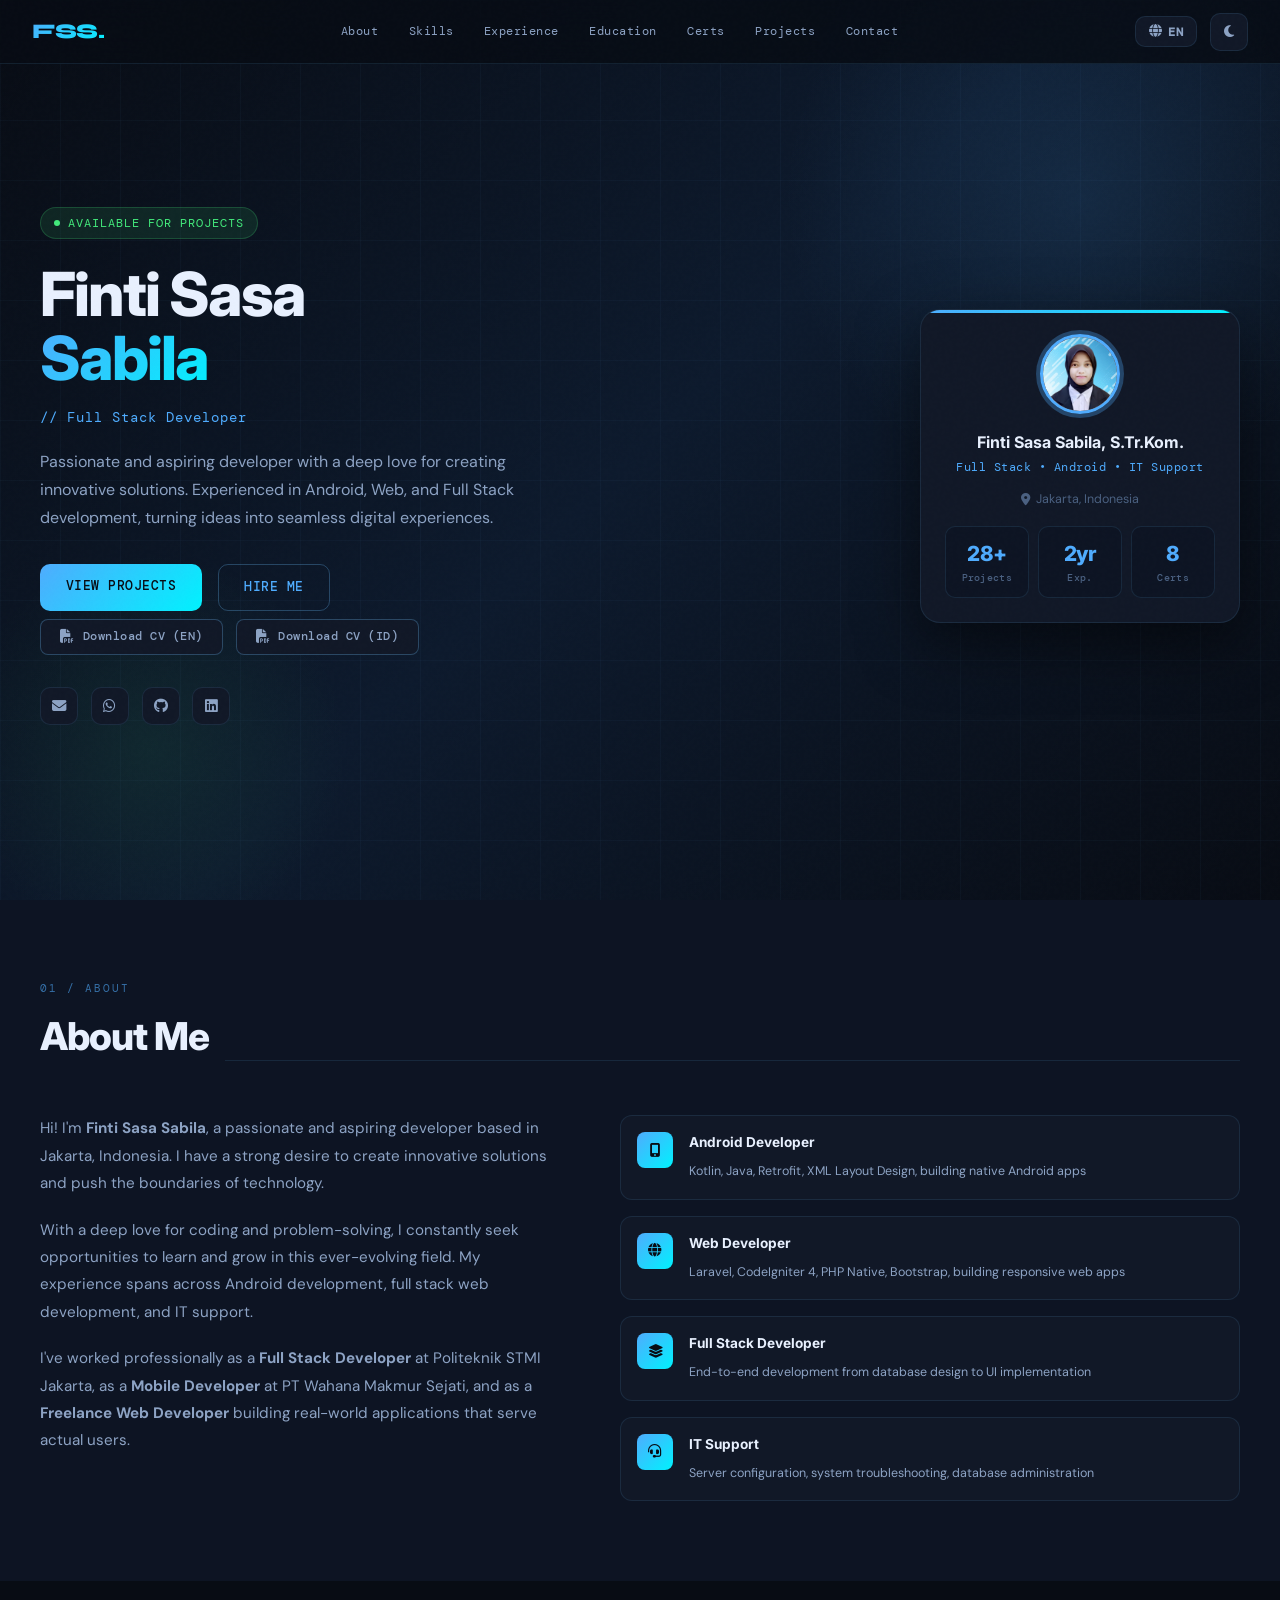
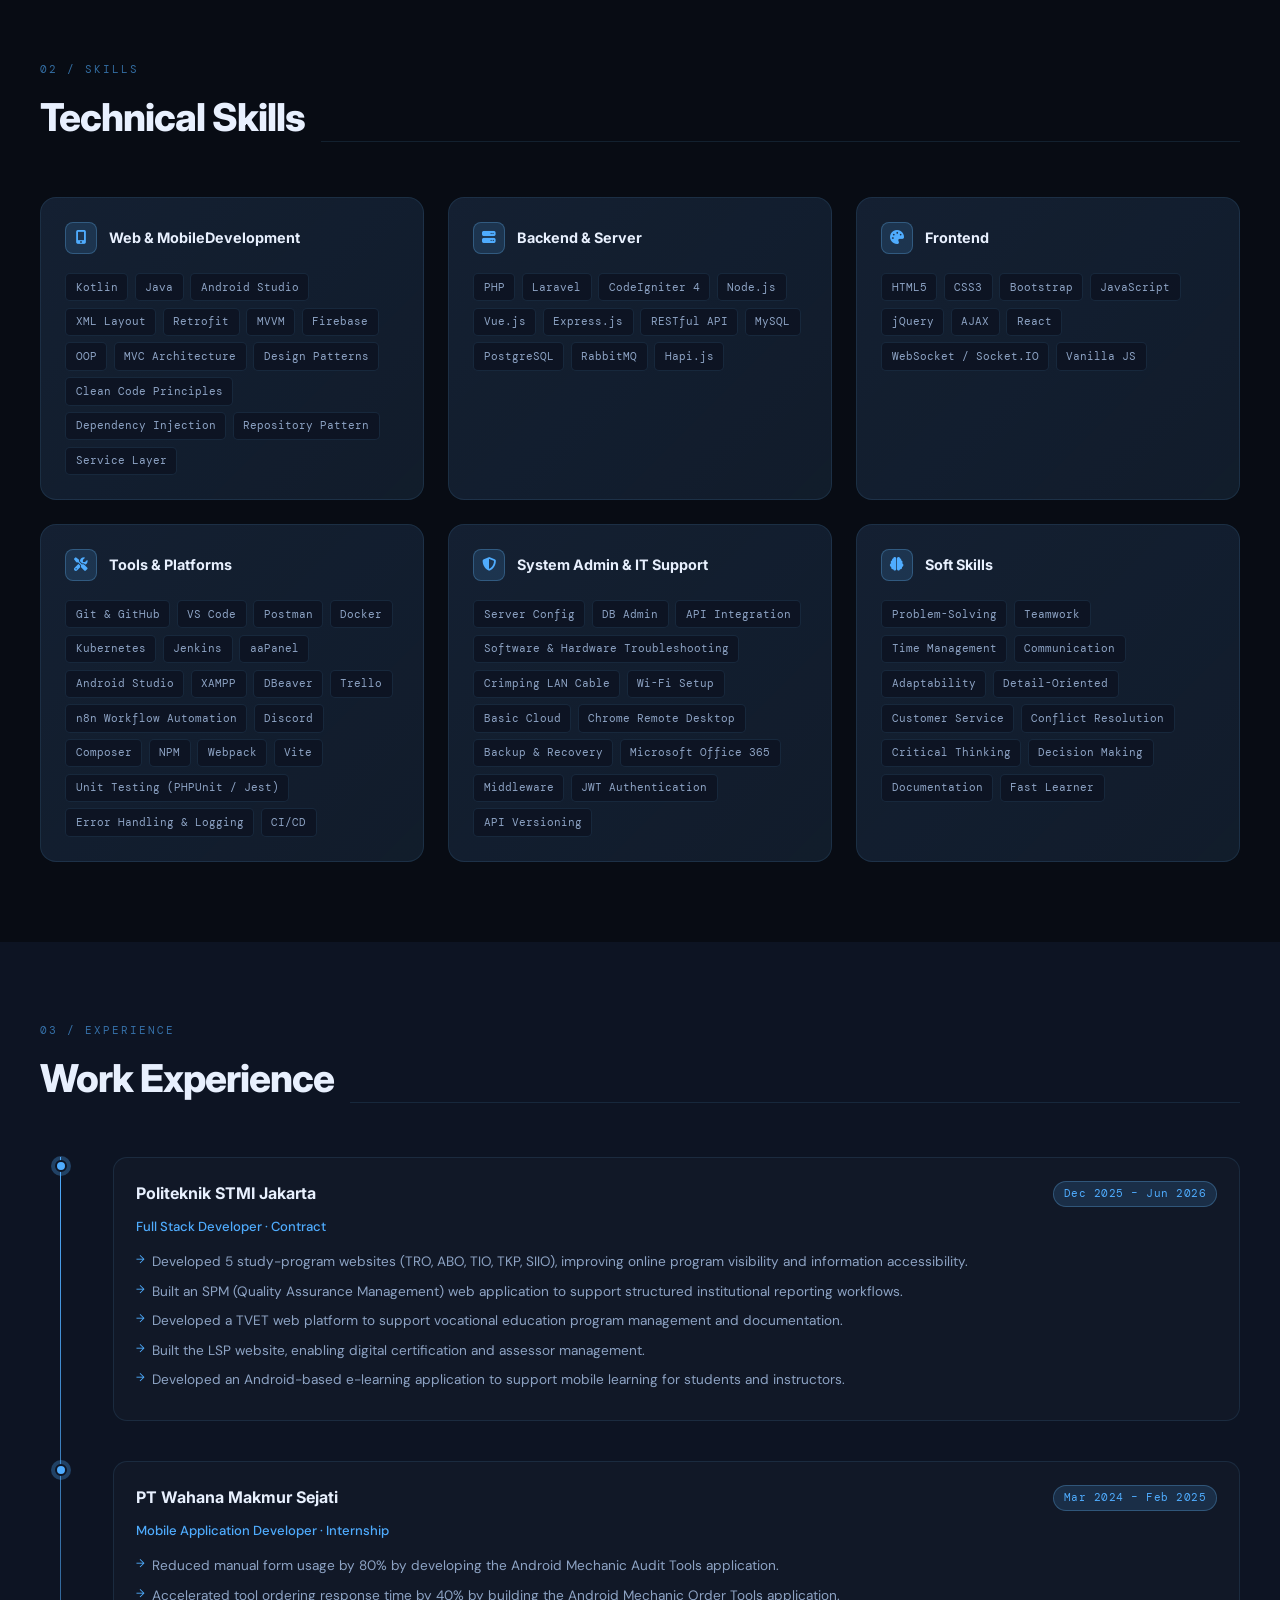
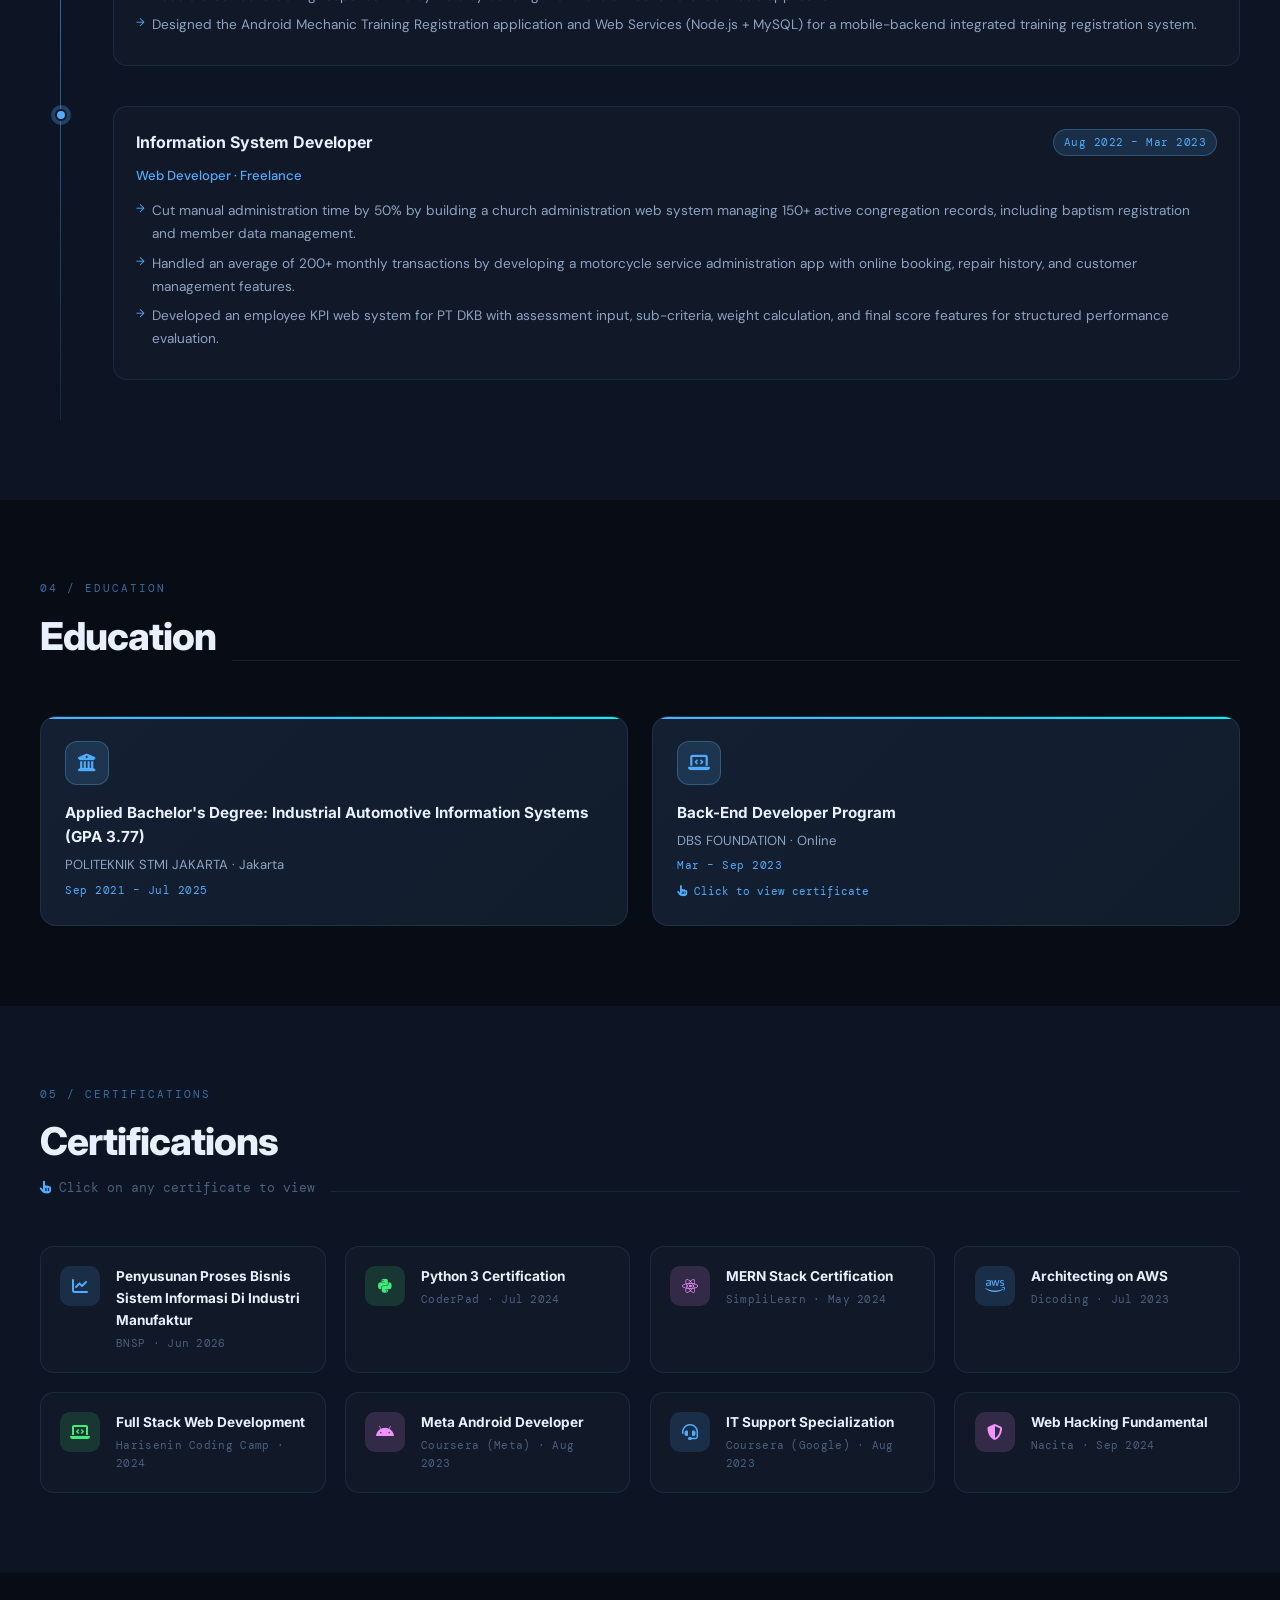
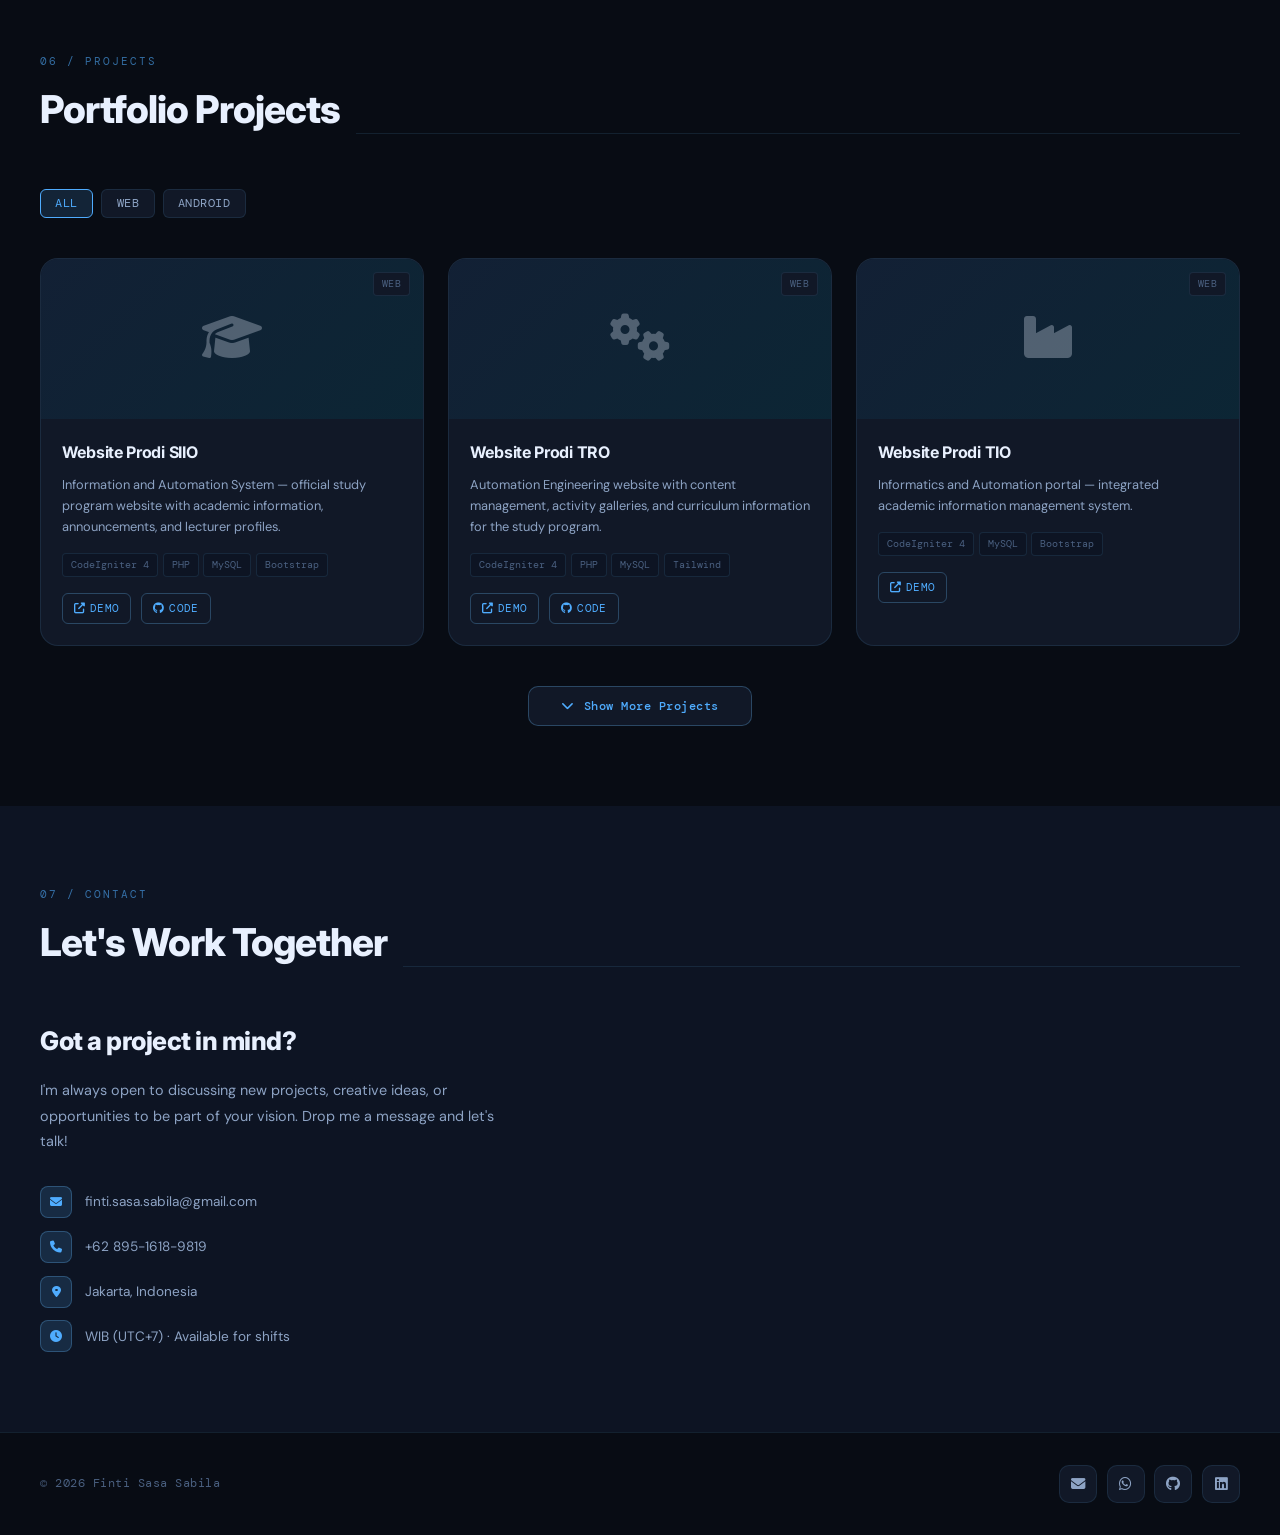
==== commit 3a9b8b71: "benerin typo" ====
--- a/index.html
+++ b/index.html
@@ -3,7 +3,7 @@
 <head>
 <meta charset="UTF-8">
 <meta name="viewport" content="width=device-width, initial-scale=1.0, viewport-fit=cover">
-<title>Finti Sasa Sabila – Full Stack Developer & Android Engineer</title>
+<title>Finti Sasa Sabila – Full Stack Developer</title>
 
 <!-- ==================== FAVICON ==================== -->
 <link rel="icon" type="image/jpeg" href="assets/icon.png">
@@ -66,7 +66,7 @@
         Finti Sasa<br>
         <span class="line-2">Sabila</span>
       </h1>
-      <p class="hero-subtitle" data-i18n="hero.subtitle">// Full Stack Developer & Android Engineer</p>
+      <p class="hero-subtitle" data-i18n="hero.subtitle">// Full Stack Developer</p>
       <p class="hero-desc" data-i18n="hero.desc">
         Passionate and aspiring developer with a deep love for creating innovative solutions. Experienced in Android, Web, and Full Stack development, turning ideas into seamless digital experiences.
       </p>
@@ -102,7 +102,7 @@
             <div class="stat-label" data-i18n="hero.projects">Projects</div>
           </div>
           <div class="stat-item">
-            <div class="stat-num">2+yr</div>
+            <div class="stat-num">2yr</div>
             <div class="stat-label" data-i18n="hero.exp">Exp.</div>
           </div>
           <div class="stat-item">
@@ -111,7 +111,7 @@
           </div>
         </div>
       </div>
-      <div class="tech-badges">
+      <!-- <div class="tech-badges">
         <span class="tech-badge">Kotlin</span>
         <span class="tech-badge">Laravel</span>
         <span class="tech-badge">CodeIgniter 4</span>
@@ -122,7 +122,7 @@
         <span class="tech-badge">Android</span>
         <span class="tech-badge">REST API</span>
         <span class="tech-badge">Git</span>
-      </div>
+      </div> -->
     </div>
   </div>
 </section>
@@ -148,14 +148,14 @@
           <div class="highlight-icon"><i class="fas fa-mobile-alt"></i></div>
           <div class="highlight-text">
             <strong data-i18n="about.h1.title">Android Developer</strong>
-            <span data-i18n="about.h1.desc">Kotlin, Java, Retrofit, XML Layout Design — building native Android apps</span>
+            <span data-i18n="about.h1.desc">Kotlin, Java, Retrofit, XML Layout Design, building native Android apps</span>
           </div>
         </div>
         <div class="highlight-item">
           <div class="highlight-icon"><i class="fas fa-globe"></i></div>
           <div class="highlight-text">
             <strong data-i18n="about.h2.title">Web Developer</strong>
-            <span data-i18n="about.h2.desc">Laravel, CodeIgniter 4, PHP Native, Bootstrap — building responsive web apps</span>
+            <span data-i18n="about.h2.desc">Laravel, CodeIgniter 4, PHP Native, Bootstrap, building responsive web apps</span>
           </div>
         </div>
         <div class="highlight-item">
